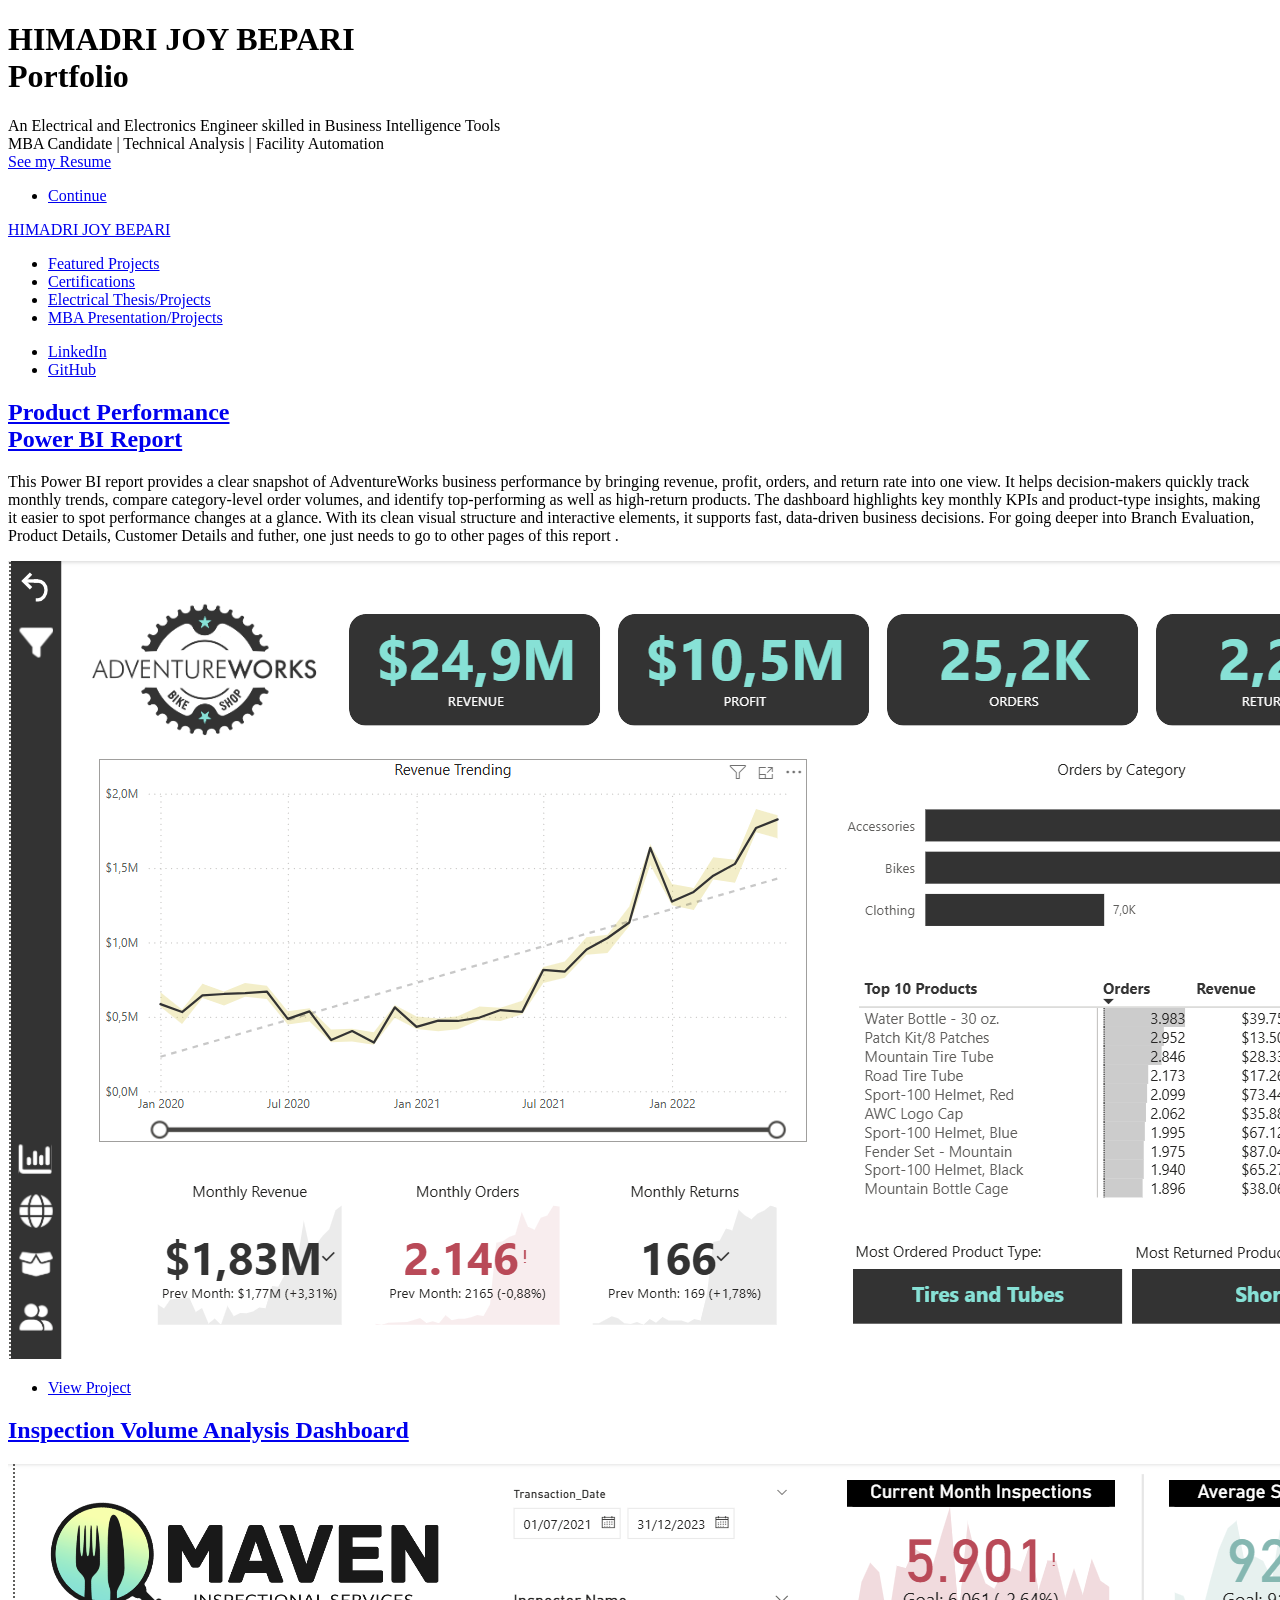
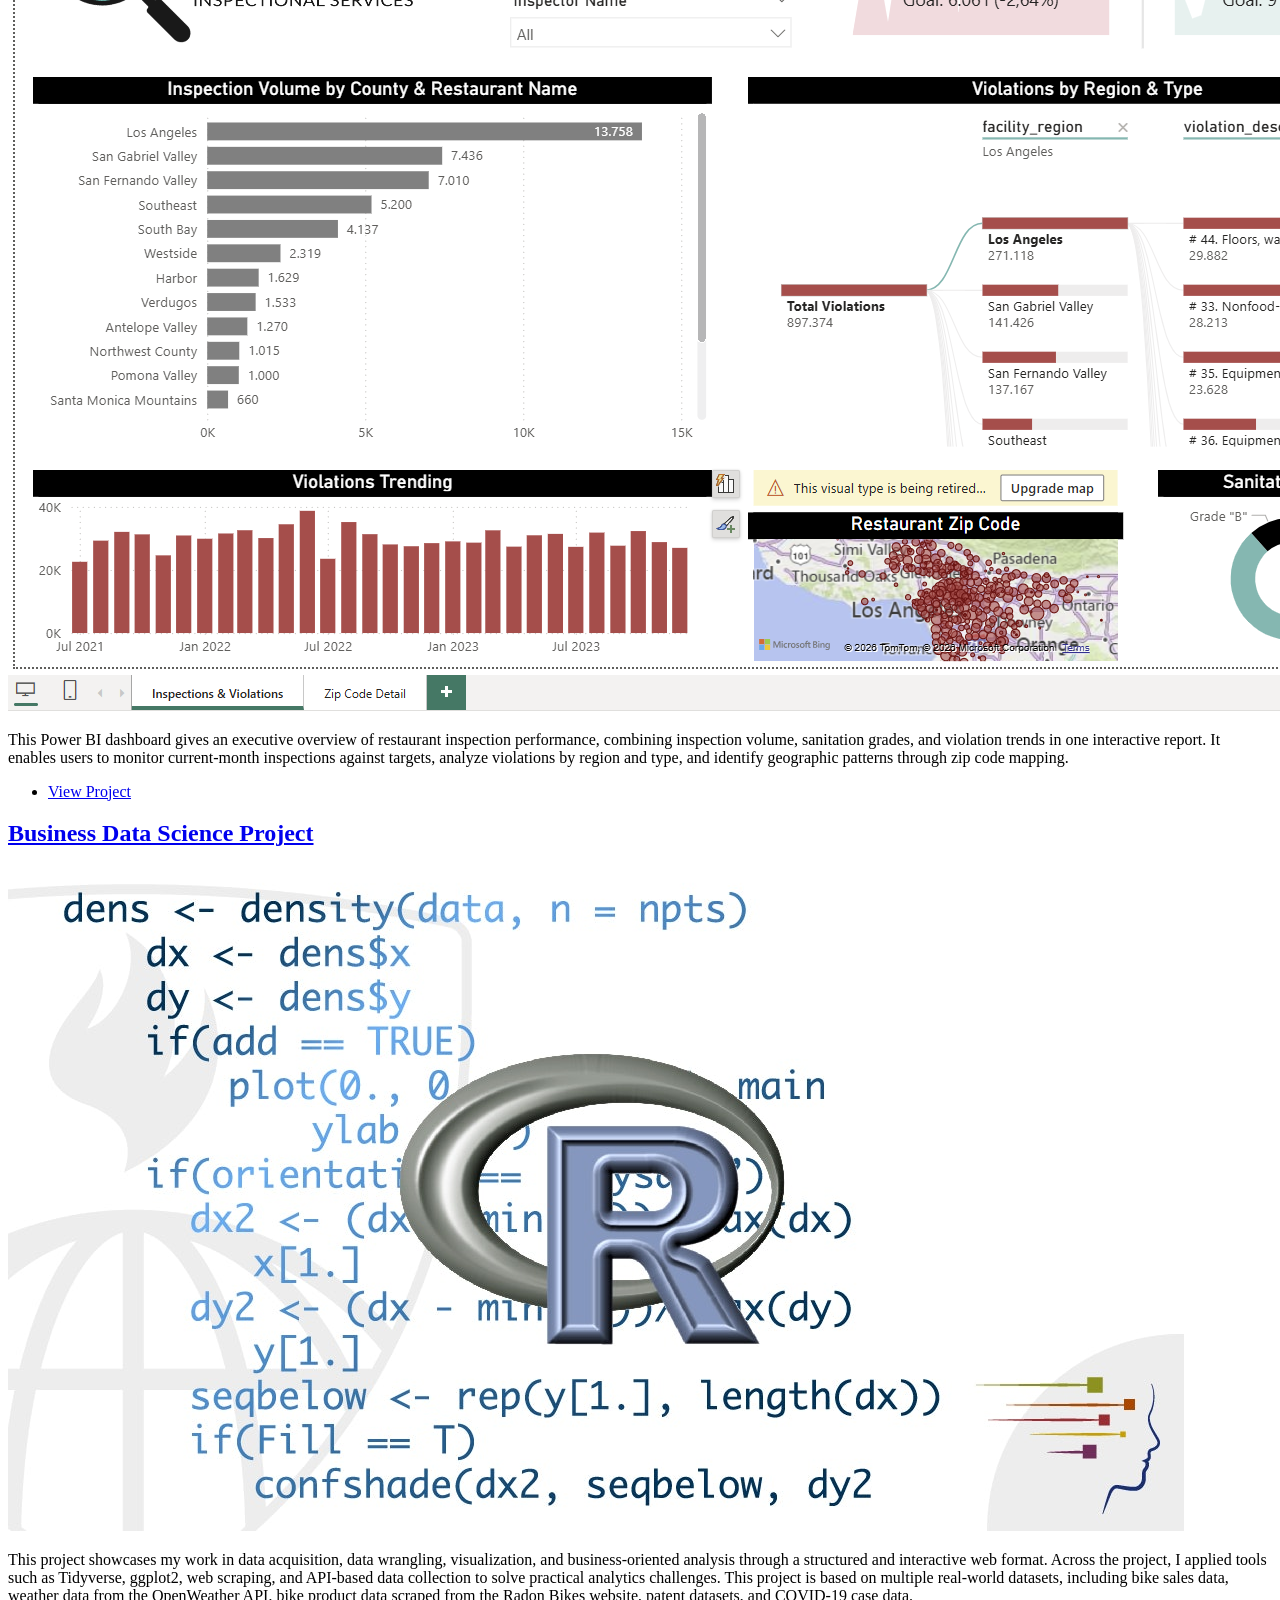
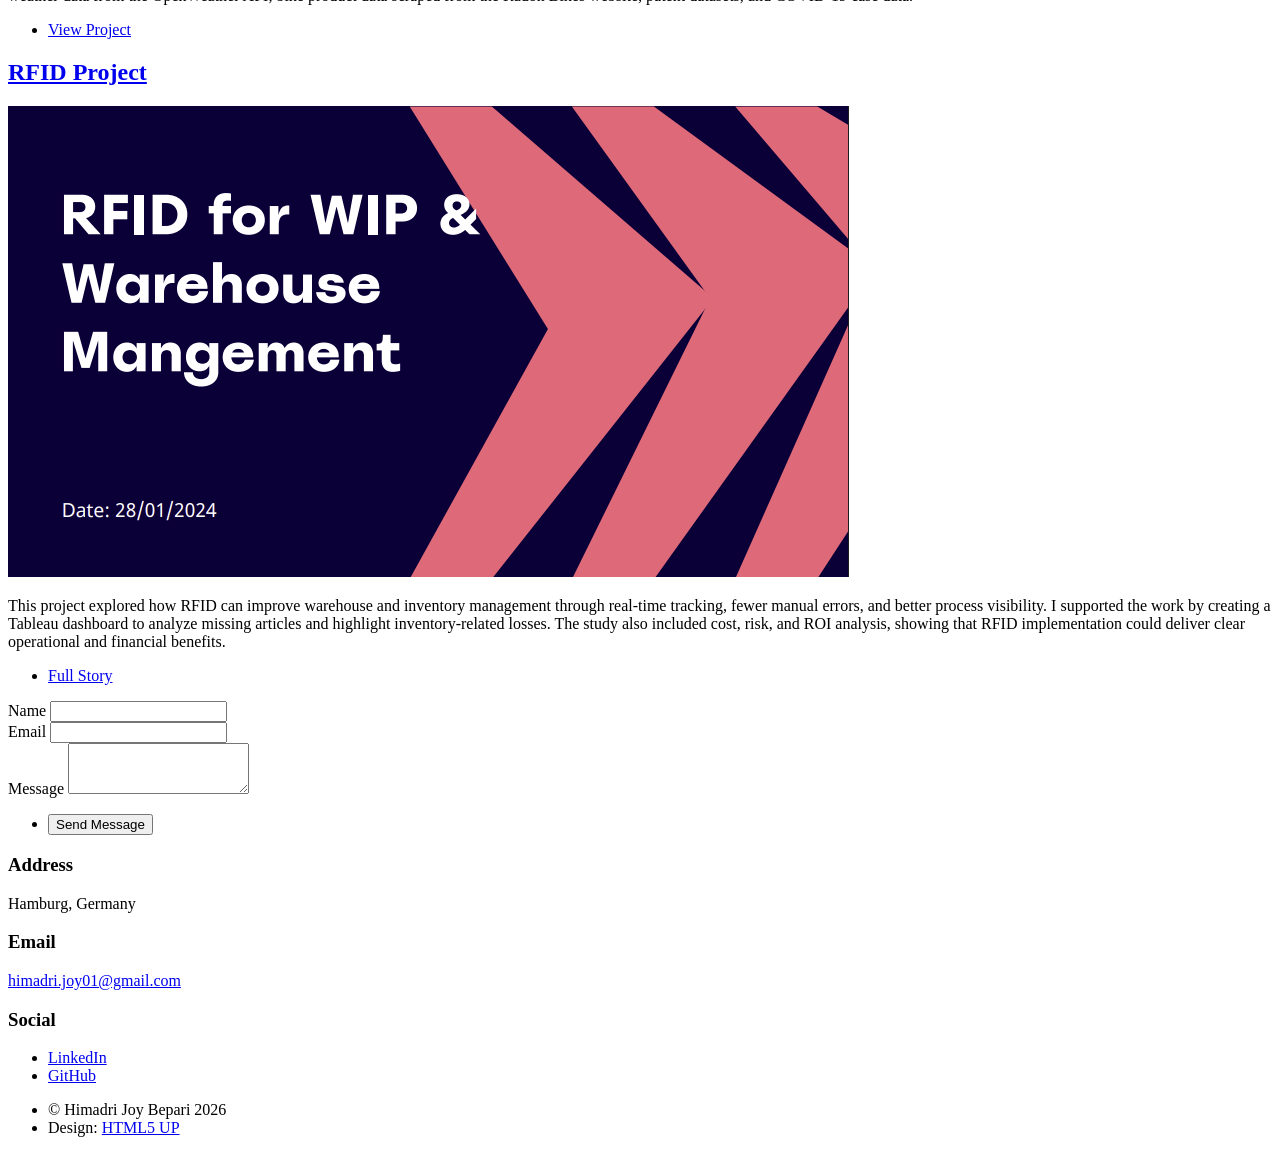
==== index.html @ 4f54fdf4 "Fix content bugs across all pages: dedupe, dead links, missing metadata Removes the unfinished place" ====
<!DOCTYPE HTML>
<!--
	Massively by HTML5 UP
	html5up.net | @ajlkn
	Free for personal and commercial use under the CCA 3.0 license (html5up.net/license)
-->
<html>
	<head>
		<title>himadri joy bepari portfolio</title>
		<meta charset="utf-8" />
		<meta name="viewport" content="width=device-width, initial-scale=1" />
		<meta name="description" content="Portfolio of Himadri Joy Bepari — Electrical and Electronics Engineer and MBA candidate. Featured Power BI, RFID, and business data science projects." />
		<link rel="stylesheet" href="assets/css/main.css" />
		<noscript><link rel="stylesheet" href="assets/css/noscript.css" /></noscript>
	</head>
	<body class="is-preload">

		<!-- Wrapper -->
			<div id="wrapper" class="fade-in">

				<!-- Intro -->
					<div id="intro">
						<h1>HIMADRI JOY BEPARI<br />
						Portfolio</h1>
						<p>An Electrical and Electronics Engineer skilled in Business Intelligence Tools <br /> 
							MBA Candidate | Technical Analysis | Facility Automation <br /> 
							<a href="https://docs.google.com/document/d/1SnctO_vtCNkJ4ajtXKp4DETkbW0xUJk-hB3_7qw1e3s/edit?usp=sharing">See my Resume</a><br />
						</p>
						<ul class="actions">
							<li><a href="#header" class="button icon solid solo fa-arrow-down scrolly">Continue</a></li>
						</ul>
					</div>

				<!-- Header -->
					<header id="header">
						<a href="index.html" class="logo">HIMADRI JOY BEPARI</a>
					</header>

				<!-- Nav -->
					<nav id="nav">
						<ul class="links">
							<li class="active"><a href="index.html">Featured Projects</a></li>
							<li><a href="generic.html">Certifications</a></li>
							<li><a href="electrical.html">Electrical Thesis/Projects</a></li>
							<li><a href="mba.html">MBA Presentation/Projects</a></li>
						</ul>
						<ul class="icons">
							<li><a href="https://www.linkedin.com/in/himadri-joy/" class="icon brands fa-linkedin-in"><span class="label">LinkedIn</span></a></li>
							<li><a href="https://github.com/HimJoy" class="icon brands fa-github"><span class="label">GitHub</span></a></li>
						</ul>
					</nav>

				<!-- Main -->
					<div id="main">

						<!-- Featured Post -->
							<article class="post featured">
								<header class="major">
									<h2><a href="https://github.com/HimJoy/PowerBI/blob/main/AdventureWorks%20PBIX%20Files/AdventureWorks%20Report_FINAL.pbix">Product Performance <br />
									Power BI Report</a></h2>
									<p>This Power BI report provides a clear snapshot of AdventureWorks business performance by bringing revenue, profit, orders, and return rate into one view. It helps decision-makers quickly track monthly trends, compare category-level order volumes, and identify top-performing as well as high-return products. 
										The dashboard highlights key monthly KPIs and product-type insights, making it easier to spot performance changes at a glance. With its clean visual structure and interactive elements, it supports fast, data-driven business decisions. 
										For going deeper into Branch Evaluation, Product Details, Customer Details and futher, one just needs to go to other pages of this report
									.</p>
								</header>
								<a href="https://github.com/HimJoy/PowerBI/blob/main/AdventureWorks%20PBIX%20Files/AdventureWorks%20Report_FINAL.pbix" class="image main"><img src="images/cycle.png" alt="Screenshot of AdventureWorks Power BI report showing product performance dashboard" /></a>
								<ul class="actions special">
									<li><a href="https://github.com/HimJoy/PowerBI/blob/main/AdventureWorks%20PBIX%20Files/AdventureWorks%20Report_FINAL.pbix" class="button large">View Project</a></li>
								</ul>
							</article>

						<!-- Posts -->
							<section class="posts">
								<article>
									<header>
										<h2><a href="https://github.com/HimJoy/PowerBI/tree/main/InspectionServices">Inspection Volume Analysis Dashboard<br />
										</a></h2>
									</header>
									<a href="https://github.com/HimJoy/PowerBI/tree/main/InspectionServices" class="image fit"><img src="images/maven.png" alt="Screenshot of restaurant inspection volume Power BI dashboard" /></a>
									<p>This Power BI dashboard gives an executive overview of restaurant inspection performance, combining inspection volume, sanitation grades, and violation trends in one interactive report. It enables users to monitor current-month inspections against targets, analyze violations by region and type, and identify geographic patterns through zip code mapping.</p>
									<ul class="actions special">
										<li><a href="https://github.com/HimJoy/PowerBI/tree/main/InspectionServices" class="button">View Project</a></li>
									</ul>
								</article>
								<article>
									<header>
										<h2><a href="https://github.com/TUHHStartupEngineers-Classroom/ss23-bdsb-HimJoy">Business Data Science Project<br />
										</a></h2>
									</header>
									<a href="https://github.com/TUHHStartupEngineers-Classroom/ss23-bdsb-HimJoy" class="image fit"><img src="images/Rprogramming.jpg" alt="Screenshot of business data science project analysis in R" /></a>
									<p>This project showcases my work in data acquisition, data wrangling, visualization, and business-oriented analysis through a structured and interactive web format. Across the project, I applied tools such as Tidyverse, ggplot2, web scraping, and API-based data collection to solve practical analytics challenges. This project is based on multiple real-world datasets, including bike sales data, weather data from the OpenWeather API, bike product data scraped from the Radon Bikes website, patent datasets, and COVID-19 case data.</p>
									<ul class="actions special">
										<li><a href="https://github.com/TUHHStartupEngineers-Classroom/ss23-bdsb-HimJoy" class="button">View Project</a></li>
									</ul>
								</article>
								<article>
									<header>
										
										<h2><a href="https://github.com/HimJoy/RFID_new/tree/main">RFID Project<br />
										</a></h2>
									</header>
									<a href="https://github.com/HimJoy/RFID_new/tree/main" class="image fit"><img src="images/rfid.png" alt="Tableau dashboard for RFID-based warehouse and inventory management" /></a>
									<p>This project explored how RFID can improve warehouse and inventory management through real-time tracking, fewer manual errors, and better process visibility. I supported the work by creating a Tableau dashboard to analyze missing articles and highlight inventory-related losses. The study also included cost, risk, and ROI analysis, showing that RFID implementation could deliver clear operational and financial benefits.</p>
									<ul class="actions special">
										<li><a href="https://github.com/HimJoy/RFID_new/tree/main" class="button">Full Story</a></li>
									</ul>
								</article>

							</section>

					</div>

				<!-- Footer -->
					<footer id="footer">
						<section>
							<form method="post" action="#">
								<div class="fields">
									<div class="field">
										<label for="name">Name</label>
										<input type="text" name="name" id="name" />
									</div>
									<div class="field">
										<label for="email">Email</label>
										<input type="text" name="email" id="email" />
									</div>
									<div class="field">
										<label for="message">Message</label>
										<textarea name="message" id="message" rows="3"></textarea>
									</div>
								</div>
								<ul class="actions">
									<li><input type="submit" value="Send Message" /></li>
								</ul>
							</form>
						</section>
						<section class="split contact">
							<section class="alt">
								<h3>Address</h3>
								<p>Hamburg, Germany<br />
								</p>
							</section>
							<section>
								<h3>Email</h3>
								<p><a href="mailto:himadri.joy01@gmail.com">himadri.joy01@gmail.com</a></p>
							</section>
							<section>
								<h3>Social</h3>
								<ul class="icons alt">
									<li><a href="https://www.linkedin.com/in/himadri-joy/" class="icon brands fa-linkedin-in"><span class="label">LinkedIn</span></a></li>
									<li><a href="https://github.com/HimJoy" class="icon brands fa-github"><span class="label">GitHub</span></a></li>
								</ul>
							</section>
						</section>
					</footer>

				<!-- Copyright -->
					<div id="copyright">
						<ul><li>&copy; Himadri Joy Bepari 2026</li><li>Design: <a href="https://html5up.net">HTML5 UP</a></li></ul>
					</div>

			</div>

		<!-- Scripts -->
			<script src="assets/js/jquery.min.js"></script>
			<script src="assets/js/jquery.scrollex.min.js"></script>
			<script src="assets/js/jquery.scrolly.min.js"></script>
			<script src="assets/js/browser.min.js"></script>
			<script src="assets/js/breakpoints.min.js"></script>
			<script src="assets/js/util.js"></script>
			<script src="assets/js/main.js"></script>

	</body>
</html>
---- assets/css/main.css ----
@import url(fontawesome-all.min.css);
@import url("https://fonts.googleapis.com/css?family=Merriweather:300,700,300italic,700italic|Source+Sans+Pro:900");

/*
	Massively by HTML5 UP
	html5up.net | @ajlkn
	Free for personal and commercial use under the CCA 3.0 license (html5up.net/license)
*/

html, body, div, span, applet, object,
iframe, h1, h2, h3, h4, h5, h6, p, blockquote,
pre, a, abbr, acronym, address, big, cite,
code, del, dfn, em, img, ins, kbd, q, s, samp,
small, strike, strong, sub, sup, tt, var, b,
u, i, center, dl, dt, dd, ol, ul, li, fieldset,
form, label, legend, table, caption, tbody,
tfoot, thead, tr, th, td, article, aside,
canvas, details, embed, figure, figcaption,
footer, header, hgroup, menu, nav, output, ruby,
section, summary, time, mark, audio, video {
	margin: 0;
	padding: 0;
	border: 0;
	font-size: 100%;
	font: inherit;
	vertical-align: baseline;}

article, aside, details, figcaption, figure,
footer, header, hgroup, menu, nav, section {
	display: block;}

body {
	line-height: 1;
}

ol, ul {
	list-style: none;
}

blockquote, q {
	quotes: none;
}

	blockquote:before, blockquote:after, q:before, q:after {
		content: '';
		content: none;
	}

table {
	border-collapse: collapse;
	border-spacing: 0;
}

body {
	-webkit-text-size-adjust: none;
}

mark {
	background-color: transparent;
	color: inherit;
}

input::-moz-focus-inner {
	border: 0;
	padding: 0;
}

input, select, textarea {
	-moz-appearance: none;
	-webkit-appearance: none;
	-ms-appearance: none;
	appearance: none;
}

/* Basic */

	@-ms-viewport {
		width: device-width;
	}

	body {
		-ms-overflow-style: scrollbar;
	}

	@media screen and (max-width: 480px) {

		html, body {
			min-width: 320px;
		}

	}

	html {
		box-sizing: border-box;
	}

	*, *:before, *:after {
		box-sizing: inherit;
	}

	body {
		background-color: #1e252d;
	}

		body.is-preload *, body.is-preload *:before, body.is-preload *:after {
			-moz-animation: none !important;
			-webkit-animation: none !important;
			-ms-animation: none !important;
			animation: none !important;
			-moz-transition: none !important;
			-webkit-transition: none !important;
			-ms-transition: none !important;
			transition: none !important;
		}

/* Type */

	html {
		font-size: 16pt;
	}

		@media screen and (max-width: 1680px) {

			html {
				font-size: 12pt;
			}

		}

		@media screen and (max-width: 1280px) {

			html {
				font-size: 11pt;
			}

		}

		@media screen and (max-width: 360px) {

			html {
				font-size: 10pt;
			}

		}

	body {
		color: #212931;
	}

	body, input, select, textarea {
		font-family: "Merriweather", Georgia, serif;
		font-weight: 300;
		font-size: 1rem;
		line-height: 2.375;
	}

	a {
		-moz-transition: color 0.2s ease-in-out, background-color 0.2s ease-in-out, border-color 0.2s ease-in-out, box-shadow 0.2s ease-in-out;
		-webkit-transition: color 0.2s ease-in-out, background-color 0.2s ease-in-out, border-color 0.2s ease-in-out, box-shadow 0.2s ease-in-out;
		-ms-transition: color 0.2s ease-in-out, background-color 0.2s ease-in-out, border-color 0.2s ease-in-out, box-shadow 0.2s ease-in-out;
		transition: color 0.2s ease-in-out, background-color 0.2s ease-in-out, border-color 0.2s ease-in-out, box-shadow 0.2s ease-in-out;
		border-bottom: dotted 1px;
		text-decoration: none;
	}

		a:hover {
			border-bottom-color: transparent;
		}

	strong, b {
		font-weight: 600;
	}

	em, i {
		font-style: italic;
	}

	p {
		text-align: justify;
		margin: 0 0 2rem 0;
	}

	h1, h2, h3, h4, h5, h6 {
		font-family: "Source Sans Pro", Helvetica, sans-serif;
		font-weight: 900;
		line-height: 1.5;
		letter-spacing: 0.075em;
		text-transform: uppercase;
		margin: 0 0 1rem 0;
	}

		h1 a, h2 a, h3 a, h4 a, h5 a, h6 a {
			border-bottom: 0;
			color: inherit;
			text-decoration: none;
		}

	h1 {
		font-size: 4rem;
		line-height: 1.1;
		margin: 0 0 2rem 0;
	}

	h2 {
		font-size: 1.75rem;
		line-height: 1.3;
		margin: 0 0 1.5rem 0;
	}

	h3 {
		font-size: 1.25rem;
		margin: 0 0 1.5rem 0;
	}

	h4 {
		font-size: 1rem;
	}

	h5 {
		font-size: 0.9rem;
	}

	h6 {
		font-size: 0.8rem;
	}

	sub {
		font-size: 0.8rem;
		position: relative;
		top: 0.5rem;
	}

	sup {
		font-size: 0.8rem;
		position: relative;
		top: -0.5rem;
	}

	blockquote {
		border-left: solid 4px;
		font-style: italic;
		margin: 0 0 2rem 0;
		padding: 0.5rem 0 0.5rem 2rem;
	}

	code {
		border: solid 2px;
		font-family: "Courier New", monospace;
		font-size: 0.9rem;
		margin: 0 0.25rem;
		padding: 0.25rem 0.65rem;
	}

	pre {
		-webkit-overflow-scrolling: touch;
		font-family: "Courier New", monospace;
		font-size: 0.9rem;
		margin: 0 0 2rem 0;
	}

		pre code {
			display: block;
			line-height: 1.75;
			padding: 1rem 1.5rem;
			overflow-x: auto;
		}

	hr {
		border: 0;
		border-bottom: solid 2px;
		margin: 3rem 0;
	}

		hr.major {
			margin: 5rem 0;
		}

	.align-left {
		text-align: left;
	}

	.align-center {
		text-align: center;
	}

	.align-right {
		text-align: right;
	}

	input, select, textarea {
		color: #212931;
	}

	a {
		color: #212931;
		border-bottom-color: rgba(33, 41, 49, 0.5);
	}

		a:hover {
			border-bottom-color: transparent;
			color: #18bfef !important;
		}

	strong, b {
		color: #212931;
	}

	h1, h2, h3, h4, h5, h6 {
		color: #212931;
	}

	blockquote {
		border-left-color: #eeeeee;
	}

	code {
		background: rgba(220, 220, 220, 0.25);
		border-color: #eeeeee;
	}

	hr {
		border-bottom-color: #eeeeee;
	}

/* Row */

	.row {
		display: flex;
		flex-wrap: wrap;
		box-sizing: border-box;
		align-items: stretch;
	}

		.row > * {
			box-sizing: border-box;
		}

		.row.gtr-uniform > * > :last-child {
			margin-bottom: 0;
		}

		.row.aln-left {
			justify-content: flex-start;
		}

		.row.aln-center {
			justify-content: center;
		}

		.row.aln-right {
			justify-content: flex-end;
		}

		.row.aln-top {
			align-items: flex-start;
		}

		.row.aln-middle {
			align-items: center;
		}

		.row.aln-bottom {
			align-items: flex-end;
		}

		.row > .imp {
			order: -1;
		}

		.row > .col-1 {
			width: 8.33333%;
		}

		.row > .off-1 {
			margin-left: 8.33333%;
		}

		.row > .col-2 {
			width: 16.66667%;
		}

		.row > .off-2 {
			margin-left: 16.66667%;
		}

		.row > .col-3 {
			width: 25%;
		}

		.row > .off-3 {
			margin-left: 25%;
		}

		.row > .col-4 {
			width: 33.33333%;
		}

		.row > .off-4 {
			margin-left: 33.33333%;
		}

		.row > .col-5 {
			width: 41.66667%;
		}

		.row > .off-5 {
			margin-left: 41.66667%;
		}

		.row > .col-6 {
			width: 50%;
		}

		.row > .off-6 {
			margin-left: 50%;
		}

		.row > .col-7 {
			width: 58.33333%;
		}

		.row > .off-7 {
			margin-left: 58.33333%;
		}

		.row > .col-8 {
			width: 66.66667%;
		}

		.row > .off-8 {
			margin-left: 66.66667%;
		}

		.row > .col-9 {
			width: 75%;
		}

		.row > .off-9 {
			margin-left: 75%;
		}

		.row > .col-10 {
			width: 83.33333%;
		}

		.row > .off-10 {
			margin-left: 83.33333%;
		}

		.row > .col-11 {
			width: 91.66667%;
		}

		.row > .off-11 {
			margin-left: 91.66667%;
		}

		.row > .col-12 {
			width: 100%;
		}

		.row > .off-12 {
			margin-left: 100%;
		}

		.row.gtr-0 {
			margin-top: 0;
			margin-left: 0rem;
		}

			.row.gtr-0 > * {
				padding: 0 0 0 0rem;
			}

			.row.gtr-0.gtr-uniform {
				margin-top: 0rem;
			}

				.row.gtr-0.gtr-uniform > * {
					padding-top: 0rem;
				}

		.row.gtr-25 {
			margin-top: 0;
			margin-left: -0.375rem;
		}

			.row.gtr-25 > * {
				padding: 0 0 0 0.375rem;
			}

			.row.gtr-25.gtr-uniform {
				margin-top: -0.375rem;
			}

				.row.gtr-25.gtr-uniform > * {
					padding-top: 0.375rem;
				}

		.row.gtr-50 {
			margin-top: 0;
			margin-left: -0.75rem;
		}

			.row.gtr-50 > * {
				padding: 0 0 0 0.75rem;
			}

			.row.gtr-50.gtr-uniform {
				margin-top: -0.75rem;
			}

				.row.gtr-50.gtr-uniform > * {
					padding-top: 0.75rem;
				}

		.row {
			margin-top: 0;
			margin-left: -1.5rem;
		}

			.row > * {
				padding: 0 0 0 1.5rem;
			}

			.row.gtr-uniform {
				margin-top: -1.5rem;
			}

				.row.gtr-uniform > * {
					padding-top: 1.5rem;
				}

		.row.gtr-150 {
			margin-top: 0;
			margin-left: -2.25rem;
		}

			.row.gtr-150 > * {
				padding: 0 0 0 2.25rem;
			}

			.row.gtr-150.gtr-uniform {
				margin-top: -2.25rem;
			}

				.row.gtr-150.gtr-uniform > * {
					padding-top: 2.25rem;
				}

		.row.gtr-200 {
			margin-top: 0;
			margin-left: -3rem;
		}

			.row.gtr-200 > * {
				padding: 0 0 0 3rem;
			}

			.row.gtr-200.gtr-uniform {
				margin-top: -3rem;
			}

				.row.gtr-200.gtr-uniform > * {
					padding-top: 3rem;
				}

		@media screen and (max-width: 1680px) {

			.row {
				display: flex;
				flex-wrap: wrap;
				box-sizing: border-box;
				align-items: stretch;
			}

				.row > * {
					box-sizing: border-box;
				}

				.row.gtr-uniform > * > :last-child {
					margin-bottom: 0;
				}

				.row.aln-left {
					justify-content: flex-start;
				}

				.row.aln-center {
					justify-content: center;
				}

				.row.aln-right {
					justify-content: flex-end;
				}

				.row.aln-top {
					align-items: flex-start;
				}

				.row.aln-middle {
					align-items: center;
				}

				.row.aln-bottom {
					align-items: flex-end;
				}

				.row > .imp-xlarge {
					order: -1;
				}

				.row > .col-1-xlarge {
					width: 8.33333%;
				}

				.row > .off-1-xlarge {
					margin-left: 8.33333%;
				}

				.row > .col-2-xlarge {
					width: 16.66667%;
				}

				.row > .off-2-xlarge {
					margin-left: 16.66667%;
				}

				.row > .col-3-xlarge {
					width: 25%;
				}

				.row > .off-3-xlarge {
					margin-left: 25%;
				}

				.row > .col-4-xlarge {
					width: 33.33333%;
				}

				.row > .off-4-xlarge {
					margin-left: 33.33333%;
				}

				.row > .col-5-xlarge {
					width: 41.66667%;
				}

				.row > .off-5-xlarge {
					margin-left: 41.66667%;
				}

				.row > .col-6-xlarge {
					width: 50%;
				}

				.row > .off-6-xlarge {
					margin-left: 50%;
				}

				.row > .col-7-xlarge {
					width: 58.33333%;
				}

				.row > .off-7-xlarge {
					margin-left: 58.33333%;
				}

				.row > .col-8-xlarge {
					width: 66.66667%;
				}

				.row > .off-8-xlarge {
					margin-left: 66.66667%;
				}

				.row > .col-9-xlarge {
					width: 75%;
				}

				.row > .off-9-xlarge {
					margin-left: 75%;
				}

				.row > .col-10-xlarge {
					width: 83.33333%;
				}

				.row > .off-10-xlarge {
					margin-left: 83.33333%;
				}

				.row > .col-11-xlarge {
					width: 91.66667%;
				}

				.row > .off-11-xlarge {
					margin-left: 91.66667%;
				}

				.row > .col-12-xlarge {
					width: 100%;
				}

				.row > .off-12-xlarge {
					margin-left: 100%;
				}

				.row.gtr-0 {
					margin-top: 0;
					margin-left: 0rem;
				}

					.row.gtr-0 > * {
						padding: 0 0 0 0rem;
					}

					.row.gtr-0.gtr-uniform {
						margin-top: 0rem;
					}

						.row.gtr-0.gtr-uniform > * {
							padding-top: 0rem;
						}

				.row.gtr-25 {
					margin-top: 0;
					margin-left: -0.375rem;
				}

					.row.gtr-25 > * {
						padding: 0 0 0 0.375rem;
					}

					.row.gtr-25.gtr-uniform {
						margin-top: -0.375rem;
					}

						.row.gtr-25.gtr-uniform > * {
							padding-top: 0.375rem;
						}

				.row.gtr-50 {
					margin-top: 0;
					margin-left: -0.75rem;
				}

					.row.gtr-50 > * {
						padding: 0 0 0 0.75rem;
					}

					.row.gtr-50.gtr-uniform {
						margin-top: -0.75rem;
					}

						.row.gtr-50.gtr-uniform > * {
							padding-top: 0.75rem;
						}

				.row {
					margin-top: 0;
					margin-left: -1.5rem;
				}

					.row > * {
						padding: 0 0 0 1.5rem;
					}

					.row.gtr-uniform {
						margin-top: -1.5rem;
					}

						.row.gtr-uniform > * {
							padding-top: 1.5rem;
						}

				.row.gtr-150 {
					margin-top: 0;
					margin-left: -2.25rem;
				}

					.row.gtr-150 > * {
						padding: 0 0 0 2.25rem;
					}

					.row.gtr-150.gtr-uniform {
						margin-top: -2.25rem;
					}

						.row.gtr-150.gtr-uniform > * {
							padding-top: 2.25rem;
						}

				.row.gtr-200 {
					margin-top: 0;
					margin-left: -3rem;
				}

					.row.gtr-200 > * {
						padding: 0 0 0 3rem;
					}

					.row.gtr-200.gtr-uniform {
						margin-top: -3rem;
					}

						.row.gtr-200.gtr-uniform > * {
							padding-top: 3rem;
						}

		}

		@media screen and (max-width: 1280px) {

			.row {
				display: flex;
				flex-wrap: wrap;
				box-sizing: border-box;
				align-items: stretch;
			}

				.row > * {
					box-sizing: border-box;
				}

				.row.gtr-uniform > * > :last-child {
					margin-bottom: 0;
				}

				.row.aln-left {
					justify-content: flex-start;
				}

				.row.aln-center {
					justify-content: center;
				}

				.row.aln-right {
					justify-content: flex-end;
				}

				.row.aln-top {
					align-items: flex-start;
				}

				.row.aln-middle {
					align-items: center;
				}

				.row.aln-bottom {
					align-items: flex-end;
				}

				.row > .imp-large {
					order: -1;
				}

				.row > .col-1-large {
					width: 8.33333%;
				}

				.row > .off-1-large {
					margin-left: 8.33333%;
				}

				.row > .col-2-large {
					width: 16.66667%;
				}

				.row > .off-2-large {
					margin-left: 16.66667%;
				}

				.row > .col-3-large {
					width: 25%;
				}

				.row > .off-3-large {
					margin-left: 25%;
				}

				.row > .col-4-large {
					width: 33.33333%;
				}

				.row > .off-4-large {
					margin-left: 33.33333%;
				}

				.row > .col-5-large {
					width: 41.66667%;
				}

				.row > .off-5-large {
					margin-left: 41.66667%;
				}

				.row > .col-6-large {
					width: 50%;
				}

				.row > .off-6-large {
					margin-left: 50%;
				}

				.row > .col-7-large {
					width: 58.33333%;
				}

				.row > .off-7-large {
					margin-left: 58.33333%;
				}

				.row > .col-8-large {
					width: 66.66667%;
				}

				.row > .off-8-large {
					margin-left: 66.66667%;
				}

				.row > .col-9-large {
					width: 75%;
				}

				.row > .off-9-large {
					margin-left: 75%;
				}

				.row > .col-10-large {
					width: 83.33333%;
				}

				.row > .off-10-large {
					margin-left: 83.33333%;
				}

				.row > .col-11-large {
					width: 91.66667%;
				}

				.row > .off-11-large {
					margin-left: 91.66667%;
				}

				.row > .col-12-large {
					width: 100%;
				}

				.row > .off-12-large {
					margin-left: 100%;
				}

				.row.gtr-0 {
					margin-top: 0;
					margin-left: 0rem;
				}

					.row.gtr-0 > * {
						padding: 0 0 0 0rem;
					}

					.row.gtr-0.gtr-uniform {
						margin-top: 0rem;
					}

						.row.gtr-0.gtr-uniform > * {
							padding-top: 0rem;
						}

				.row.gtr-25 {
					margin-top: 0;
					margin-left: -0.375rem;
				}

					.row.gtr-25 > * {
						padding: 0 0 0 0.375rem;
					}

					.row.gtr-25.gtr-uniform {
						margin-top: -0.375rem;
					}

						.row.gtr-25.gtr-uniform > * {
							padding-top: 0.375rem;
						}

				.row.gtr-50 {
					margin-top: 0;
					margin-left: -0.75rem;
				}

					.row.gtr-50 > * {
						padding: 0 0 0 0.75rem;
					}

					.row.gtr-50.gtr-uniform {
						margin-top: -0.75rem;
					}

						.row.gtr-50.gtr-uniform > * {
							padding-top: 0.75rem;
						}

				.row {
					margin-top: 0;
					margin-left: -1.5rem;
				}

					.row > * {
						padding: 0 0 0 1.5rem;
					}

					.row.gtr-uniform {
						margin-top: -1.5rem;
					}

						.row.gtr-uniform > * {
							padding-top: 1.5rem;
						}

				.row.gtr-150 {
					margin-top: 0;
					margin-left: -2.25rem;
				}

					.row.gtr-150 > * {
						padding: 0 0 0 2.25rem;
					}

					.row.gtr-150.gtr-uniform {
						margin-top: -2.25rem;
					}

						.row.gtr-150.gtr-uniform > * {
							padding-top: 2.25rem;
						}

				.row.gtr-200 {
					margin-top: 0;
					margin-left: -3rem;
				}

					.row.gtr-200 > * {
						padding: 0 0 0 3rem;
					}

					.row.gtr-200.gtr-uniform {
						margin-top: -3rem;
					}

						.row.gtr-200.gtr-uniform > * {
							padding-top: 3rem;
						}

		}

		@media screen and (max-width: 980px) {

			.row {
				display: flex;
				flex-wrap: wrap;
				box-sizing: border-box;
				align-items: stretch;
			}

				.row > * {
					box-sizing: border-box;
				}

				.row.gtr-uniform > * > :last-child {
					margin-bottom: 0;
				}

				.row.aln-left {
					justify-content: flex-start;
				}

				.row.aln-center {
					justify-content: center;
				}

				.row.aln-right {
					justify-content: flex-end;
				}

				.row.aln-top {
					align-items: flex-start;
				}

				.row.aln-middle {
					align-items: center;
				}

				.row.aln-bottom {
					align-items: flex-end;
				}

				.row > .imp-medium {
					order: -1;
				}

				.row > .col-1-medium {
					width: 8.33333%;
				}

				.row > .off-1-medium {
					margin-left: 8.33333%;
				}

				.row > .col-2-medium {
					width: 16.66667%;
				}

				.row > .off-2-medium {
					margin-left: 16.66667%;
				}

				.row > .col-3-medium {
					width: 25%;
				}

				.row > .off-3-medium {
					margin-left: 25%;
				}

				.row > .col-4-medium {
					width: 33.33333%;
				}

				.row > .off-4-medium {
					margin-left: 33.33333%;
				}

				.row > .col-5-medium {
					width: 41.66667%;
				}

				.row > .off-5-medium {
					margin-left: 41.66667%;
				}

				.row > .col-6-medium {
					width: 50%;
				}

				.row > .off-6-medium {
					margin-left: 50%;
				}

				.row > .col-7-medium {
					width: 58.33333%;
				}

				.row > .off-7-medium {
					margin-left: 58.33333%;
				}

				.row > .col-8-medium {
					width: 66.66667%;
				}

				.row > .off-8-medium {
					margin-left: 66.66667%;
				}

				.row > .col-9-medium {
					width: 75%;
				}

				.row > .off-9-medium {
					margin-left: 75%;
				}

				.row > .col-10-medium {
					width: 83.33333%;
				}

				.row > .off-10-medium {
					margin-left: 83.33333%;
				}

				.row > .col-11-medium {
					width: 91.66667%;
				}

				.row > .off-11-medium {
					margin-left: 91.66667%;
				}

				.row > .col-12-medium {
					width: 100%;
				}

				.row > .off-12-medium {
					margin-left: 100%;
				}

				.row.gtr-0 {
					margin-top: 0;
					margin-left: 0rem;
				}

					.row.gtr-0 > * {
						padding: 0 0 0 0rem;
					}

					.row.gtr-0.gtr-uniform {
						margin-top: 0rem;
					}

						.row.gtr-0.gtr-uniform > * {
							padding-top: 0rem;
						}

				.row.gtr-25 {
					margin-top: 0;
					margin-left: -0.375rem;
				}

					.row.gtr-25 > * {
						padding: 0 0 0 0.375rem;
					}

					.row.gtr-25.gtr-uniform {
						margin-top: -0.375rem;
					}

						.row.gtr-25.gtr-uniform > * {
							padding-top: 0.375rem;
						}

				.row.gtr-50 {
					margin-top: 0;
					margin-left: -0.75rem;
				}

					.row.gtr-50 > * {
						padding: 0 0 0 0.75rem;
					}

					.row.gtr-50.gtr-uniform {
						margin-top: -0.75rem;
					}

						.row.gtr-50.gtr-uniform > * {
							padding-top: 0.75rem;
						}

				.row {
					margin-top: 0;
					margin-left: -1.5rem;
				}

					.row > * {
						padding: 0 0 0 1.5rem;
					}

					.row.gtr-uniform {
						margin-top: -1.5rem;
					}

						.row.gtr-uniform > * {
							padding-top: 1.5rem;
						}

				.row.gtr-150 {
					margin-top: 0;
					margin-left: -2.25rem;
				}

					.row.gtr-150 > * {
						padding: 0 0 0 2.25rem;
					}

					.row.gtr-150.gtr-uniform {
						margin-top: -2.25rem;
					}

						.row.gtr-150.gtr-uniform > * {
							padding-top: 2.25rem;
						}

				.row.gtr-200 {
					margin-top: 0;
					margin-left: -3rem;
				}

					.row.gtr-200 > * {
						padding: 0 0 0 3rem;
					}

					.row.gtr-200.gtr-uniform {
						margin-top: -3rem;
					}

						.row.gtr-200.gtr-uniform > * {
							padding-top: 3rem;
						}

		}

		@media screen and (max-width: 736px) {

			.row {
				display: flex;
				flex-wrap: wrap;
				box-sizing: border-box;
				align-items: stretch;
			}

				.row > * {
					box-sizing: border-box;
				}

				.row.gtr-uniform > * > :last-child {
					margin-bottom: 0;
				}

				.row.aln-left {
					justify-content: flex-start;
				}

				.row.aln-center {
					justify-content: center;
				}

				.row.aln-right {
					justify-content: flex-end;
				}

				.row.aln-top {
					align-items: flex-start;
				}

				.row.aln-middle {
					align-items: center;
				}

				.row.aln-bottom {
					align-items: flex-end;
				}

				.row > .imp-small {
					order: -1;
				}

				.row > .col-1-small {
					width: 8.33333%;
				}

				.row > .off-1-small {
					margin-left: 8.33333%;
				}

				.row > .col-2-small {
					width: 16.66667%;
				}

				.row > .off-2-small {
					margin-left: 16.66667%;
				}

				.row > .col-3-small {
					width: 25%;
				}

				.row > .off-3-small {
					margin-left: 25%;
				}

				.row > .col-4-small {
					width: 33.33333%;
				}

				.row > .off-4-small {
					margin-left: 33.33333%;
				}

				.row > .col-5-small {
					width: 41.66667%;
				}

				.row > .off-5-small {
					margin-left: 41.66667%;
				}

				.row > .col-6-small {
					width: 50%;
				}

				.row > .off-6-small {
					margin-left: 50%;
				}

				.row > .col-7-small {
					width: 58.33333%;
				}

				.row > .off-7-small {
					margin-left: 58.33333%;
				}

				.row > .col-8-small {
					width: 66.66667%;
				}

				.row > .off-8-small {
					margin-left: 66.66667%;
				}

				.row > .col-9-small {
					width: 75%;
				}

				.row > .off-9-small {
					margin-left: 75%;
				}

				.row > .col-10-small {
					width: 83.33333%;
				}

				.row > .off-10-small {
					margin-left: 83.33333%;
				}

				.row > .col-11-small {
					width: 91.66667%;
				}

				.row > .off-11-small {
					margin-left: 91.66667%;
				}

				.row > .col-12-small {
					width: 100%;
				}

				.row > .off-12-small {
					margin-left: 100%;
				}

				.row.gtr-0 {
					margin-top: 0;
					margin-left: 0rem;
				}

					.row.gtr-0 > * {
						padding: 0 0 0 0rem;
					}

					.row.gtr-0.gtr-uniform {
						margin-top: 0rem;
					}

						.row.gtr-0.gtr-uniform > * {
							padding-top: 0rem;
						}

				.row.gtr-25 {
					margin-top: 0;
					margin-left: -0.375rem;
				}

					.row.gtr-25 > * {
						padding: 0 0 0 0.375rem;
					}

					.row.gtr-25.gtr-uniform {
						margin-top: -0.375rem;
					}

						.row.gtr-25.gtr-uniform > * {
							padding-top: 0.375rem;
						}

				.row.gtr-50 {
					margin-top: 0;
					margin-left: -0.75rem;
				}

					.row.gtr-50 > * {
						padding: 0 0 0 0.75rem;
					}

					.row.gtr-50.gtr-uniform {
						margin-top: -0.75rem;
					}

						.row.gtr-50.gtr-uniform > * {
							padding-top: 0.75rem;
						}

				.row {
					margin-top: 0;
					margin-left: -1.5rem;
				}

					.row > * {
						padding: 0 0 0 1.5rem;
					}

					.row.gtr-uniform {
						margin-top: -1.5rem;
					}

						.row.gtr-uniform > * {
							padding-top: 1.5rem;
						}

				.row.gtr-150 {
					margin-top: 0;
					margin-left: -2.25rem;
				}

					.row.gtr-150 > * {
						padding: 0 0 0 2.25rem;
					}

					.row.gtr-150.gtr-uniform {
						margin-top: -2.25rem;
					}

						.row.gtr-150.gtr-uniform > * {
							padding-top: 2.25rem;
						}

				.row.gtr-200 {
					margin-top: 0;
					margin-left: -3rem;
				}

					.row.gtr-200 > * {
						padding: 0 0 0 3rem;
					}

					.row.gtr-200.gtr-uniform {
						margin-top: -3rem;
					}

						.row.gtr-200.gtr-uniform > * {
							padding-top: 3rem;
						}

		}

		@media screen and (max-width: 480px) {

			.row {
				display: flex;
				flex-wrap: wrap;
				box-sizing: border-box;
				align-items: stretch;
			}

				.row > * {
					box-sizing: border-box;
				}

				.row.gtr-uniform > * > :last-child {
					margin-bottom: 0;
				}

				.row.aln-left {
					justify-content: flex-start;
				}

				.row.aln-center {
					justify-content: center;
				}

				.row.aln-right {
					justify-content: flex-end;
				}

				.row.aln-top {
					align-items: flex-start;
				}

				.row.aln-middle {
					align-items: center;
				}

				.row.aln-bottom {
					align-items: flex-end;
				}

				.row > .imp-xsmall {
					order: -1;
				}

				.row > .col-1-xsmall {
					width: 8.33333%;
				}

				.row > .off-1-xsmall {
					margin-left: 8.33333%;
				}

				.row > .col-2-xsmall {
					width: 16.66667%;
				}

				.row > .off-2-xsmall {
					margin-left: 16.66667%;
				}

				.row > .col-3-xsmall {
					width: 25%;
				}

				.row > .off-3-xsmall {
					margin-left: 25%;
				}

				.row > .col-4-xsmall {
					width: 33.33333%;
				}

				.row > .off-4-xsmall {
					margin-left: 33.33333%;
				}

				.row > .col-5-xsmall {
					width: 41.66667%;
				}

				.row > .off-5-xsmall {
					margin-left: 41.66667%;
				}

				.row > .col-6-xsmall {
					width: 50%;
				}

				.row > .off-6-xsmall {
					margin-left: 50%;
				}

				.row > .col-7-xsmall {
					width: 58.33333%;
				}

				.row > .off-7-xsmall {
					margin-left: 58.33333%;
				}

				.row > .col-8-xsmall {
					width: 66.66667%;
				}

				.row > .off-8-xsmall {
					margin-left: 66.66667%;
				}

				.row > .col-9-xsmall {
					width: 75%;
				}

				.row > .off-9-xsmall {
					margin-left: 75%;
				}

				.row > .col-10-xsmall {
					width: 83.33333%;
				}

				.row > .off-10-xsmall {
					margin-left: 83.33333%;
				}

				.row > .col-11-xsmall {
					width: 91.66667%;
				}

				.row > .off-11-xsmall {
					margin-left: 91.66667%;
				}

				.row > .col-12-xsmall {
					width: 100%;
				}

				.row > .off-12-xsmall {
					margin-left: 100%;
				}

				.row.gtr-0 {
					margin-top: 0;
					margin-left: 0rem;
				}

					.row.gtr-0 > * {
						padding: 0 0 0 0rem;
					}

					.row.gtr-0.gtr-uniform {
						margin-top: 0rem;
					}

						.row.gtr-0.gtr-uniform > * {
							padding-top: 0rem;
						}

				.row.gtr-25 {
					margin-top: 0;
					margin-left: -0.375rem;
				}

					.row.gtr-25 > * {
						padding: 0 0 0 0.375rem;
					}

					.row.gtr-25.gtr-uniform {
						margin-top: -0.375rem;
					}

						.row.gtr-25.gtr-uniform > * {
							padding-top: 0.375rem;
						}

				.row.gtr-50 {
					margin-top: 0;
					margin-left: -0.75rem;
				}

					.row.gtr-50 > * {
						padding: 0 0 0 0.75rem;
					}

					.row.gtr-50.gtr-uniform {
						margin-top: -0.75rem;
					}

						.row.gtr-50.gtr-uniform > * {
							padding-top: 0.75rem;
						}

				.row {
					margin-top: 0;
					margin-left: -1.5rem;
				}

					.row > * {
						padding: 0 0 0 1.5rem;
					}

					.row.gtr-uniform {
						margin-top: -1.5rem;
					}

						.row.gtr-uniform > * {
							padding-top: 1.5rem;
						}

				.row.gtr-150 {
					margin-top: 0;
					margin-left: -2.25rem;
				}

					.row.gtr-150 > * {
						padding: 0 0 0 2.25rem;
					}

					.row.gtr-150.gtr-uniform {
						margin-top: -2.25rem;
					}

						.row.gtr-150.gtr-uniform > * {
							padding-top: 2.25rem;
						}

				.row.gtr-200 {
					margin-top: 0;
					margin-left: -3rem;
				}

					.row.gtr-200 > * {
						padding: 0 0 0 3rem;
					}

					.row.gtr-200.gtr-uniform {
						margin-top: -3rem;
					}

						.row.gtr-200.gtr-uniform > * {
							padding-top: 3rem;
						}

		}

		@media screen and (max-width: 360px) {

			.row {
				display: flex;
				flex-wrap: wrap;
				box-sizing: border-box;
				align-items: stretch;
			}

				.row > * {
					box-sizing: border-box;
				}

				.row.gtr-uniform > * > :last-child {
					margin-bottom: 0;
				}

				.row.aln-left {
					justify-content: flex-start;
				}

				.row.aln-center {
					justify-content: center;
				}

				.row.aln-right {
					justify-content: flex-end;
				}

				.row.aln-top {
					align-items: flex-start;
				}

				.row.aln-middle {
					align-items: center;
				}

				.row.aln-bottom {
					align-items: flex-end;
				}

				.row > .imp-xxsmall {
					order: -1;
				}

				.row > .col-1-xxsmall {
					width: 8.33333%;
				}

				.row > .off-1-xxsmall {
					margin-left: 8.33333%;
				}

				.row > .col-2-xxsmall {
					width: 16.66667%;
				}

				.row > .off-2-xxsmall {
					margin-left: 16.66667%;
				}

				.row > .col-3-xxsmall {
					width: 25%;
				}

				.row > .off-3-xxsmall {
					margin-left: 25%;
				}

				.row > .col-4-xxsmall {
					width: 33.33333%;
				}

				.row > .off-4-xxsmall {
					margin-left: 33.33333%;
				}

				.row > .col-5-xxsmall {
					width: 41.66667%;
				}

				.row > .off-5-xxsmall {
					margin-left: 41.66667%;
				}

				.row > .col-6-xxsmall {
					width: 50%;
				}

				.row > .off-6-xxsmall {
					margin-left: 50%;
				}

				.row > .col-7-xxsmall {
					width: 58.33333%;
				}

				.row > .off-7-xxsmall {
					margin-left: 58.33333%;
				}

				.row > .col-8-xxsmall {
					width: 66.66667%;
				}

				.row > .off-8-xxsmall {
					margin-left: 66.66667%;
				}

				.row > .col-9-xxsmall {
					width: 75%;
				}

				.row > .off-9-xxsmall {
					margin-left: 75%;
				}

				.row > .col-10-xxsmall {
					width: 83.33333%;
				}

				.row > .off-10-xxsmall {
					margin-left: 83.33333%;
				}

				.row > .col-11-xxsmall {
					width: 91.66667%;
				}

				.row > .off-11-xxsmall {
					margin-left: 91.66667%;
				}

				.row > .col-12-xxsmall {
					width: 100%;
				}

				.row > .off-12-xxsmall {
					margin-left: 100%;
				}

				.row.gtr-0 {
					margin-top: 0;
					margin-left: 0rem;
				}

					.row.gtr-0 > * {
						padding: 0 0 0 0rem;
					}

					.row.gtr-0.gtr-uniform {
						margin-top: 0rem;
					}

						.row.gtr-0.gtr-uniform > * {
							padding-top: 0rem;
						}

				.row.gtr-25 {
					margin-top: 0;
					margin-left: -0.375rem;
				}

					.row.gtr-25 > * {
						padding: 0 0 0 0.375rem;
					}

					.row.gtr-25.gtr-uniform {
						margin-top: -0.375rem;
					}

						.row.gtr-25.gtr-uniform > * {
							padding-top: 0.375rem;
						}

				.row.gtr-50 {
					margin-top: 0;
					margin-left: -0.75rem;
				}

					.row.gtr-50 > * {
						padding: 0 0 0 0.75rem;
					}

					.row.gtr-50.gtr-uniform {
						margin-top: -0.75rem;
					}

						.row.gtr-50.gtr-uniform > * {
							padding-top: 0.75rem;
						}

				.row {
					margin-top: 0;
					margin-left: -1.5rem;
				}

					.row > * {
						padding: 0 0 0 1.5rem;
					}

					.row.gtr-uniform {
						margin-top: -1.5rem;
					}

						.row.gtr-uniform > * {
							padding-top: 1.5rem;
						}

				.row.gtr-150 {
					margin-top: 0;
					margin-left: -2.25rem;
				}

					.row.gtr-150 > * {
						padding: 0 0 0 2.25rem;
					}

					.row.gtr-150.gtr-uniform {
						margin-top: -2.25rem;
					}

						.row.gtr-150.gtr-uniform > * {
							padding-top: 2.25rem;
						}

				.row.gtr-200 {
					margin-top: 0;
					margin-left: -3rem;
				}

					.row.gtr-200 > * {
						padding: 0 0 0 3rem;
					}

					.row.gtr-200.gtr-uniform {
						margin-top: -3rem;
					}

						.row.gtr-200.gtr-uniform > * {
							padding-top: 3rem;
						}

		}

/* Box */

	.box {
		border: solid 2px;
		margin-bottom: 2rem;
		padding: 1.5rem;
	}

		.box > :last-child,
		.box > :last-child > :last-child,
		.box > :last-child > :last-child > :last-child {
			margin-bottom: 0;
		}

		.box.alt {
			border: 0;
			border-radius: 0;
			padding: 0;
		}

	.box {
		border-color: #eeeeee;
	}

/* Button */

	input[type="submit"],
	input[type="reset"],
	input[type="button"],
	button,
	.button {
		-moz-appearance: none;
		-webkit-appearance: none;
		-ms-appearance: none;
		appearance: none;
		-moz-transition: background-color 0.2s ease-in-out, box-shadow 0.2s ease-in-out, color 0.2s ease-in-out;
		-webkit-transition: background-color 0.2s ease-in-out, box-shadow 0.2s ease-in-out, color 0.2s ease-in-out;
		-ms-transition: background-color 0.2s ease-in-out, box-shadow 0.2s ease-in-out, color 0.2s ease-in-out;
		transition: background-color 0.2s ease-in-out, box-shadow 0.2s ease-in-out, color 0.2s ease-in-out;
		border: 0;
		border-radius: 0;
		cursor: pointer;
		display: inline-block;
		font-family: "Source Sans Pro", Helvetica, sans-serif;
		font-size: 0.8rem;
		font-weight: 900;
		letter-spacing: 0.075em;
		height: 3rem;
		line-height: 3rem;
		padding: 0 2rem;
		text-align: center;
		text-decoration: none;
		text-transform: uppercase;
		white-space: nowrap;
	}

		input[type="submit"].icon:before,
		input[type="reset"].icon:before,
		input[type="button"].icon:before,
		button.icon:before,
		.button.icon:before {
			margin-right: 0.5rem;
		}

		input[type="submit"].icon.solo,
		input[type="reset"].icon.solo,
		input[type="button"].icon.solo,
		button.icon.solo,
		.button.icon.solo {
			position: relative;
			width: 4rem;
			height: 4rem;
			line-height: 4rem;
			border-radius: 4rem;
			text-indent: 4rem;
			overflow: hidden;
			padding: 0;
			white-space: nowrap;
		}

			input[type="submit"].icon.solo:before,
			input[type="reset"].icon.solo:before,
			input[type="button"].icon.solo:before,
			button.icon.solo:before,
			.button.icon.solo:before {
				position: absolute;
				display: block;
				top: 0;
				left: 0;
				width: inherit;
				height: inherit;
				line-height: inherit;
				font-size: 1.25rem;
				margin-right: 0;
				text-align: center;
				text-indent: 0;
			}

		input[type="submit"].fit,
		input[type="reset"].fit,
		input[type="button"].fit,
		button.fit,
		.button.fit {
			width: 100%;
		}

		input[type="submit"].small,
		input[type="reset"].small,
		input[type="button"].small,
		button.small,
		.button.small {
			font-size: 0.7rem;
			height: 2.5rem;
			line-height: 2.5rem;
			padding: 0 1.5rem;
		}

		input[type="submit"].large,
		input[type="reset"].large,
		input[type="button"].large,
		button.large,
		.button.large {
			font-size: 0.9rem;
			height: 3.5rem;
			line-height: 3.5rem;
			padding: 0 2.75rem;
		}

		@media screen and (max-width: 980px) {

			input[type="submit"],
			input[type="reset"],
			input[type="button"],
			button,
			.button {
				font-size: 0.9rem;
				height: 3.25rem;
				line-height: 3.25rem;
			}

				input[type="submit"].large,
				input[type="reset"].large,
				input[type="button"].large,
				button.large,
				.button.large {
					font-size: 1rem;
					height: 3.75rem;
					line-height: 3.75rem;
				}

		}

		input[type="submit"].disabled, input[type="submit"]:disabled,
		input[type="reset"].disabled,
		input[type="reset"]:disabled,
		input[type="button"].disabled,
		input[type="button"]:disabled,
		button.disabled,
		button:disabled,
		.button.disabled,
		.button:disabled {
			pointer-events: none;
			opacity: 0.25;
		}

	input[type="submit"],
	input[type="reset"],
	input[type="button"],
	button,
	.button {
		background-color: transparent;
		box-shadow: inset 0 0 0 2px #212931;
		color: #212931 !important;
	}

		input[type="submit"]:hover,
		input[type="reset"]:hover,
		input[type="button"]:hover,
		button:hover,
		.button:hover {
			box-shadow: inset 0 0 0 2px #18bfef;
			color: #18bfef !important;
		}

		input[type="submit"].primary,
		input[type="reset"].primary,
		input[type="button"].primary,
		button.primary,
		.button.primary {
			background-color: #212931;
			box-shadow: none;
			color: #ffffff !important;
		}

			input[type="submit"].primary:hover,
			input[type="reset"].primary:hover,
			input[type="button"].primary:hover,
			button.primary:hover,
			.button.primary:hover {
				background-color: #18bfef;
			}

/* Form */

	form {
		margin: 0 0 2rem 0;
	}

		form > :last-child {
			margin-bottom: 0;
		}

		form > .fields {
			display: -moz-flex;
			display: -webkit-flex;
			display: -ms-flex;
			display: flex;
			-moz-flex-wrap: wrap;
			-webkit-flex-wrap: wrap;
			-ms-flex-wrap: wrap;
			flex-wrap: wrap;
			width: calc(100% + 3rem);
			margin: -1.5rem 0 2rem -1.5rem;
		}

			form > .fields > .field {
				-moz-flex-grow: 0;
				-webkit-flex-grow: 0;
				-ms-flex-grow: 0;
				flex-grow: 0;
				-moz-flex-shrink: 0;
				-webkit-flex-shrink: 0;
				-ms-flex-shrink: 0;
				flex-shrink: 0;
				padding: 1.5rem 0 0 1.5rem;
				width: calc(100% - 1.5rem);
			}

				form > .fields > .field.half {
					width: calc(50% - 0.75rem);
				}

				form > .fields > .field.third {
					width: calc(100%/3 - 0.5rem);
				}

				form > .fields > .field.quarter {
					width: calc(25% - 0.375rem);
				}

		@media screen and (max-width: 480px) {

			form > .fields {
				width: calc(100% + 3rem);
				margin: -1.5rem 0 2rem -1.5rem;
			}

				form > .fields > .field {
					padding: 1.5rem 0 0 1.5rem;
					width: calc(100% - 1.5rem);
				}

					form > .fields > .field.half {
						width: calc(100% - 1.5rem);
					}

					form > .fields > .field.third {
						width: calc(100% - 1.5rem);
					}

					form > .fields > .field.quarter {
						width: calc(100% - 1.5rem);
					}

		}

	label {
		display: block;
		font-family: "Source Sans Pro", Helvetica, sans-serif;
		font-weight: 900;
		line-height: 1.5;
		letter-spacing: 0.075em;
		font-size: 0.8rem;
		text-transform: uppercase;
		margin: 0 0 0.75rem 0;
	}

		@media screen and (max-width: 980px) {

			label {
				font-size: 0.9rem;
			}

		}

	input[type="text"],
	input[type="password"],
	input[type="email"],
	select,
	textarea {
		-moz-appearance: none;
		-webkit-appearance: none;
		-ms-appearance: none;
		appearance: none;
		background: transparent;
		border-radius: 0;
		border: solid 2px;
		color: inherit;
		display: block;
		outline: 0;
		padding: 0 1rem;
		text-decoration: none;
		width: 100%;
	}

		input[type="text"]:invalid,
		input[type="password"]:invalid,
		input[type="email"]:invalid,
		select:invalid,
		textarea:invalid {
			box-shadow: none;
		}

	select {
		background-size: 1.25rem;
		background-repeat: no-repeat;
		background-position: calc(100% - 1rem) center;
		height: 3rem;
		padding-right: 3rem;
		text-overflow: ellipsis;
	}

		select:focus::-ms-value {
			background-color: transparent;
		}

		select::-ms-expand {
			display: none;
		}

	input[type="text"],
	input[type="password"],
	input[type="email"],
	select {
		height: 3rem;
	}

	textarea {
		padding: 0.75rem 1rem;
	}

	input[type="checkbox"],
	input[type="radio"] {
		-moz-appearance: none;
		-webkit-appearance: none;
		-ms-appearance: none;
		appearance: none;
		display: block;
		float: left;
		margin-right: -2rem;
		opacity: 0;
		width: 1rem;
		z-index: -1;
	}

		input[type="checkbox"] + label,
		input[type="radio"] + label {
			text-decoration: none;
			cursor: pointer;
			display: inline-block;
			font-size: 1rem;
			letter-spacing: 0;
			font-family: "Merriweather", Georgia, serif;
			text-transform: none;
			font-weight: 300;
			padding-left: 2.8rem;
			padding-right: 1rem;
			position: relative;
		}

			input[type="checkbox"] + label:before,
			input[type="radio"] + label:before {
				-moz-osx-font-smoothing: grayscale;
				-webkit-font-smoothing: antialiased;
				display: inline-block;
				font-style: normal;
				font-variant: normal;
				text-rendering: auto;
				line-height: 1;
				text-transform: none !important;
				font-family: 'Font Awesome 5 Free';
				font-weight: 900;
			}

			input[type="checkbox"] + label:before,
			input[type="radio"] + label:before {
				border-radius: 0;
				border: solid 2px;
				content: '';
				display: inline-block;
				font-size: 0.8rem;
				height: 1.8rem;
				left: 0;
				line-height: 1.65rem;
				position: absolute;
				text-align: center;
				top: -0.125rem;
				width: 1.8rem;
			}

		input[type="checkbox"]:checked + label:before,
		input[type="radio"]:checked + label:before {
			content: '\f00c';
		}

	input[type="checkbox"] + label:before {
		border-radius: 0;
	}

	input[type="radio"] + label:before {
		border-radius: 100%;
	}

	::-webkit-input-placeholder {
		opacity: 1.0;
	}

	:-moz-placeholder {
		opacity: 1.0;
	}

	::-moz-placeholder {
		opacity: 1.0;
	}

	:-ms-input-placeholder {
		opacity: 1.0;
	}

	label {
		color: #212931;
	}

	input[type="text"],
	input[type="password"],
	input[type="email"],
	select,
	textarea {
		border-color: #eeeeee;
	}

		input[type="text"]:focus,
		input[type="password"]:focus,
		input[type="email"]:focus,
		select:focus,
		textarea:focus {
			border-color: #18bfef;
		}

	select {
		background-image: url("data:image/svg+xml;charset=utf8,%3Csvg xmlns='http://www.w3.org/2000/svg' width='40' height='40' preserveAspectRatio='none' viewBox='0 0 40 40'%3E%3Cpath d='M9.4,12.3l10.4,10.4l10.4-10.4c0.2-0.2,0.5-0.4,0.9-0.4c0.3,0,0.6,0.1,0.9,0.4l3.3,3.3c0.2,0.2,0.4,0.5,0.4,0.9 c0,0.4-0.1,0.6-0.4,0.9L20.7,31.9c-0.2,0.2-0.5,0.4-0.9,0.4c-0.3,0-0.6-0.1-0.9-0.4L4.3,17.3c-0.2-0.2-0.4-0.5-0.4-0.9 c0-0.4,0.1-0.6,0.4-0.9l3.3-3.3c0.2-0.2,0.5-0.4,0.9-0.4S9.1,12.1,9.4,12.3z' fill='%23eeeeee' /%3E%3C/svg%3E");
	}

		select option {
			background-color: #ffffff;
			color: #212931;
		}

	.select-wrapper:before {
		color: #eeeeee;
	}

	input[type="checkbox"] + label,
	input[type="radio"] + label {
		color: #212931;
	}

		input[type="checkbox"] + label:before,
		input[type="radio"] + label:before {
			border-color: #eeeeee;
		}

	input[type="checkbox"]:checked + label:before,
	input[type="radio"]:checked + label:before {
		background-color: #212931;
		border-color: #212931;
		color: #ffffff;
	}

	input[type="checkbox"]:focus + label:before,
	input[type="radio"]:focus + label:before {
		border-color: #18bfef;
	}

	::-webkit-input-placeholder {
		color: #909498 !important;
	}

	:-moz-placeholder {
		color: #909498 !important;
	}

	::-moz-placeholder {
		color: #909498 !important;
	}

	:-ms-input-placeholder {
		color: #909498 !important;
	}

	.formerize-placeholder {
		color: #909498 !important;
	}

/* Icon */

	.icon {
		text-decoration: none;
		border-bottom: none;
		position: relative;
	}

		.icon:before {
			-moz-osx-font-smoothing: grayscale;
			-webkit-font-smoothing: antialiased;
			display: inline-block;
			font-style: normal;
			font-variant: normal;
			text-rendering: auto;
			line-height: 1;
			text-transform: none !important;
			font-family: 'Font Awesome 5 Free';
			font-weight: 400;
		}

		.icon > .label {
			display: none;
		}

		.icon:before {
			line-height: inherit;
		}

		.icon.solid:before {
			font-weight: 900;
		}

		.icon.brands:before {
			font-family: 'Font Awesome 5 Brands';
		}

/* Image */

	.image {
		border: 0;
		display: inline-block;
		position: relative;
	}

		.image img {
			display: block;
		}

		.image.left, .image.right {
			max-width: 40%;
		}

			.image.left img, .image.right img {
				width: 100%;
			}

		.image.left {
			float: left;
			margin: 0 2rem 2rem 0;
			top: 0.75rem;
		}

		.image.right {
			float: right;
			margin: 0 0 2rem 2rem;
			top: 0.75rem;
		}

		.image.fit {
			display: block;
			margin: 2.5rem 0;
			width: 100%;
		}

			.image.fit:first-child {
				margin-top: 0;
			}

			.image.fit img {
				width: 100%;
			}

		.image.main {
			display: block;
			margin: 4rem 0;
			width: 100%;
		}

			.image.main:first-child {
				margin-top: 0;
			}

			.image.main img {
				width: 100%;
			}

		@media screen and (max-width: 736px) {

			.image.fit {
				margin: 2rem 0;
			}

			.image.main {
				margin: 2rem 0;
			}

		}

	a.image {
		overflow: hidden;
	}

		a.image img {
			-moz-transition: -moz-transform 0.2s ease-out;
			-webkit-transition: -webkit-transform 0.2s ease-out;
			-ms-transition: -ms-transform 0.2s ease-out;
			transition: transform 0.2s ease-out;
		}

		a.image:hover img {
			-moz-transform: scale(1.05);
			-webkit-transform: scale(1.05);
			-ms-transform: scale(1.05);
			transform: scale(1.05);
		}

/* Actions */

	ul.actions {
		display: -moz-flex;
		display: -webkit-flex;
		display: -ms-flex;
		display: flex;
		cursor: default;
		list-style: none;
		margin-left: -1rem;
		padding-left: 0;
	}

		ul.actions li {
			padding: 0 0 0 1rem;
			vertical-align: middle;
		}

		ul.actions.special {
			-moz-justify-content: center;
			-webkit-justify-content: center;
			-ms-justify-content: center;
			justify-content: center;
			width: 100%;
			margin-left: 0;
		}

			ul.actions.special li:first-child {
				padding-left: 0;
			}

		ul.actions.stacked {
			-moz-flex-direction: column;
			-webkit-flex-direction: column;
			-ms-flex-direction: column;
			flex-direction: column;
			margin-left: 0;
		}

			ul.actions.stacked li {
				padding: 1.3rem 0 0 0;
			}

				ul.actions.stacked li:first-child {
					padding-top: 0;
				}

		ul.actions.fit {
			width: calc(100% + 1rem);
		}

			ul.actions.fit li {
				-moz-flex-grow: 1;
				-webkit-flex-grow: 1;
				-ms-flex-grow: 1;
				flex-grow: 1;
				-moz-flex-shrink: 1;
				-webkit-flex-shrink: 1;
				-ms-flex-shrink: 1;
				flex-shrink: 1;
				width: 100%;
			}

				ul.actions.fit li > * {
					width: 100%;
				}

			ul.actions.fit.stacked {
				width: 100%;
			}

		@media screen and (max-width: 480px) {

			ul.actions:not(.fixed) {
				-moz-flex-direction: column;
				-webkit-flex-direction: column;
				-ms-flex-direction: column;
				flex-direction: column;
				margin-left: 0;
				width: 100% !important;
			}

				ul.actions:not(.fixed) li {
					-moz-flex-grow: 1;
					-webkit-flex-grow: 1;
					-ms-flex-grow: 1;
					flex-grow: 1;
					-moz-flex-shrink: 1;
					-webkit-flex-shrink: 1;
					-ms-flex-shrink: 1;
					flex-shrink: 1;
					padding: 1rem 0 0 0;
					text-align: center;
					width: 100%;
				}

					ul.actions:not(.fixed) li > * {
						width: 100%;
					}

					ul.actions:not(.fixed) li:first-child {
						padding-top: 0;
					}

					ul.actions:not(.fixed) li input[type="submit"],
					ul.actions:not(.fixed) li input[type="reset"],
					ul.actions:not(.fixed) li input[type="button"],
					ul.actions:not(.fixed) li button,
					ul.actions:not(.fixed) li .button {
						width: 100%;
					}

						ul.actions:not(.fixed) li input[type="submit"].icon:before,
						ul.actions:not(.fixed) li input[type="reset"].icon:before,
						ul.actions:not(.fixed) li input[type="button"].icon:before,
						ul.actions:not(.fixed) li button.icon:before,
						ul.actions:not(.fixed) li .button.icon:before {
							margin-left: -0.5rem;
						}

		}

/* Icons */

	ul.icons {
		cursor: default;
		list-style: none;
		padding-left: 0;
	}

		ul.icons li {
			display: inline-block;
			padding: 0 0.5rem 0 0;
			vertical-align: middle;
		}

			ul.icons li:last-child {
				padding-right: 0;
			}

			ul.icons li .icon:before {
				width: 2.25rem;
				height: 2.25rem;
				line-height: 2.25rem;
				display: inline-block;
				text-align: center;
				border-radius: 100%;
				font-size: 1.25rem;
			}

		ul.icons.alt li .icon:before {
			-moz-transition: color 0.2s ease-in-out, background-color 0.2s ease-in-out, border-color 0.2s ease-in-out, box-shadow 0.2s ease-in-out;
			-webkit-transition: color 0.2s ease-in-out, background-color 0.2s ease-in-out, border-color 0.2s ease-in-out, box-shadow 0.2s ease-in-out;
			-ms-transition: color 0.2s ease-in-out, background-color 0.2s ease-in-out, border-color 0.2s ease-in-out, box-shadow 0.2s ease-in-out;
			transition: color 0.2s ease-in-out, background-color 0.2s ease-in-out, border-color 0.2s ease-in-out, box-shadow 0.2s ease-in-out;
			font-size: 1rem;
		}

/* List */

	ol {
		list-style: decimal;
		margin: 0 0 2rem 0;
		padding-left: 1.25rem;
	}

		ol li {
			padding-left: 0.25rem;
		}

	ul {
		list-style: disc;
		margin: 0 0 2rem 0;
		padding-left: 1rem;
	}

		ul li {
			padding-left: 0.5rem;
		}

		ul.divided {
			list-style: none;
			padding-left: 0;
		}

			ul.divided li {
				border-top: solid 1px;
				padding: 0.5rem 0;
			}

				ul.divided li:first-child {
					border-top: 0;
					padding-top: 0;
				}

	dl {
		margin: 0 0 2rem 0;
	}

		dl dt {
			display: block;
			font-weight: 600;
			margin: 0 0 1rem 0;
		}

		dl dd {
			margin-left: 2rem;
		}

	ul.divided li {
		border-top-color: #eeeeee;
	}

	ul.icons li a.icon:hover:before {
		color: #18bfef;
	}

	ul.icons.alt li .icon:before {
		box-shadow: inset 0 0 0 2px #eeeeee;
	}

	ul.icons.alt li a.icon:hover:before {
		box-shadow: inset 0 0 0 2px #18bfef;
	}

/* Section/Article */

	section.special, article.special {
		text-align: center;
	}

	header {
		cursor: default;
	}

		header > .date {
			display: block;
			font-size: 0.8rem;
			height: 1;
			margin: 0 0 1rem 0;
			position: relative;
		}

		header > p {
			font-style: italic;
		}

		header > h1 + p {
			font-size: 1.1rem;
			margin-top: -0.5rem;
			line-height: 2;
		}

		header > h2 + p {
			font-size: 1rem;
			margin-top: -0.75rem;
		}

		header > h3 + p {
			font-size: 0.9rem;
			margin-top: -0.75rem;
		}

		header > h4 + p {
			font-size: 0.8rem;
			margin-top: -0.75rem;
		}

		header.major {
			margin: 0 0 4rem 0;
			text-align: center;
		}

			header.major > :last-child {
				margin-bottom: 0;
			}

			header.major > p {
				margin-top: 0;
				text-align: center;
			}

			header.major > .date {
				font-size: 1rem;
				margin: 0 0 4rem 0;
			}

				header.major > .date:before, header.major > .date:after {
					content: '';
					display: block;
					position: absolute;
					top: 50%;
					width: calc(50% - 6rem);
					border-top: solid 2px;
				}

				header.major > .date:before {
					left: 0;
				}

				header.major > .date:after {
					right: 0;
				}

		@media screen and (max-width: 980px) {

			header br {
				display: none;
			}

		}

		@media screen and (max-width: 736px) {

			header.major {
				margin: 0 0 2rem 0;
			}

		}

	header.major .date:before, header.major .date:after {
		border-top-color: #eeeeee;
	}

/* Table */

	.table-wrapper {
		-webkit-overflow-scrolling: touch;
		overflow-x: auto;
	}

	table {
		margin: 0 0 2rem 0;
		width: 100%;
	}

		table tbody tr {
			border: solid 1px;
			border-left: 0;
			border-right: 0;
		}

		table td {
			padding: 0.75rem 0.75rem;
		}

		table th {
			font-family: "Source Sans Pro", Helvetica, sans-serif;
			font-size: 0.8rem;
			font-weight: 900;
			letter-spacing: 0.075em;
			line-height: 1.5;
			padding: 0 0.75rem 0.75rem 0.75rem;
			text-align: left;
			text-transform: uppercase;
		}

			@media screen and (max-width: 980px) {

				table th {
					font-size: 0.9rem;
				}

			}

		table thead {
			border-bottom: solid 2px;
		}

		table tfoot {
			border-top: solid 2px;
		}

		table.alt {
			border-collapse: separate;
		}

			table.alt tbody tr td {
				border: solid 1px;
				border-left-width: 0;
				border-top-width: 0;
			}

				table.alt tbody tr td:first-child {
					border-left-width: 1px;
				}

			table.alt tbody tr:first-child td {
				border-top-width: 1px;
			}

			table.alt thead {
				border-bottom: 0;
			}

			table.alt tfoot {
				border-top: 0;
			}

	table tbody tr {
		border-color: #eeeeee;
	}

		table tbody tr:nth-child(2n + 1) {
			background-color: rgba(220, 220, 220, 0.25);
		}

	table th {
		color: #212931;
	}

	table thead {
		border-bottom-color: #eeeeee;
	}

	table tfoot {
		border-top-color: #eeeeee;
	}

	table.alt tbody tr td {
		border-color: #eeeeee;
	}

/* Pagination */

	.pagination {
		display: -moz-inline-flex;
		display: -webkit-inline-flex;
		display: -ms-inline-flex;
		display: inline-flex;
		-moz-user-select: none;
		-webkit-user-select: none;
		-ms-user-select: none;
		user-select: none;
		cursor: default;
		list-style: none;
		margin: 0 0 2rem 2px;
		padding: 0;
	}

		.pagination a, .pagination span {
			-moz-transition: background-color 0.2s ease-in-out, border-color 0.2s ease-in-out, box-shadow 0.2s ease-in-out, color 0.2s ease-in-out;
			-webkit-transition: background-color 0.2s ease-in-out, border-color 0.2s ease-in-out, box-shadow 0.2s ease-in-out, color 0.2s ease-in-out;
			-ms-transition: background-color 0.2s ease-in-out, border-color 0.2s ease-in-out, box-shadow 0.2s ease-in-out, color 0.2s ease-in-out;
			transition: background-color 0.2s ease-in-out, border-color 0.2s ease-in-out, box-shadow 0.2s ease-in-out, color 0.2s ease-in-out;
			border: solid 2px;
			display: inline-block;
			font-family: "Source Sans Pro", Helvetica, sans-serif;
			font-size: 0.8rem;
			font-weight: 900;
			height: 3rem;
			letter-spacing: 0.075em;
			line-height: calc(3rem - 4px);
			margin-left: -2px;
			min-width: 3rem;
			position: relative;
			text-align: center;
			text-decoration: none;
			text-transform: uppercase;
		}

		.pagination .next, .pagination .previous {
			text-decoration: none;
			padding: 0 1.75rem;
		}

			.pagination .next:before, .pagination .previous:before {
				-moz-osx-font-smoothing: grayscale;
				-webkit-font-smoothing: antialiased;
				display: inline-block;
				font-style: normal;
				font-variant: normal;
				text-rendering: auto;
				line-height: 1;
				text-transform: none !important;
				font-family: 'Font Awesome 5 Free';
				font-weight: 900;
			}

			.pagination .next:before, .pagination .previous:before {
				display: inline-block;
				color: inherit !important;
				line-height: inherit;
			}

		.pagination .previous:before {
			content: '\f104';
			margin-right: 0.9375em;
		}

		.pagination .next:before {
			content: '\f105';
			float: right;
			margin-left: 0.9375em;
		}

		@media screen and (max-width: 980px) {

			.pagination a, .pagination span {
				font-size: 0.9rem;
			}

		}

		@media screen and (max-width: 480px) {

			.pagination .page, .pagination .extra {
				display: none;
			}

		}

	.pagination a, .pagination span {
		border-color: #eeeeee;
	}

	.pagination a {
		color: #212931 !important;
	}

		.pagination a:hover {
			color: #18bfef !important;
			border-color: #18bfef;
			z-index: 1;
		}

			.pagination a:hover + a,
			.pagination a:hover + span {
				border-left-color: #18bfef;
			}

		.pagination a.active {
			background-color: #eeeeee;
		}

	.pagination span {
		color: #eeeeee;
	}

/* Wrapper */

	#wrapper {
		-moz-transition: opacity 0.5s ease;
		-webkit-transition: opacity 0.5s ease;
		-ms-transition: opacity 0.5s ease;
		transition: opacity 0.5s ease;
		position: relative;
		z-index: 1;
		overflow: hidden;
	}

		#wrapper > .bg {
			position: absolute;
			top: 0;
			left: 0;
			width: 100%;
			height: 100%;
			background-color: #212931;
			background-image: url("../../images/overlay.png"), linear-gradient(0deg, rgba(0, 0, 0, 0.1), rgba(0, 0, 0, 0.1)), url("../../images/bg.jpg");
			background-size: auto,								auto,														100% auto;
			background-position: center,								center,														top center;
			background-repeat: repeat,								no-repeat,													no-repeat;
			background-attachment: scroll,								scroll,														scroll;
			z-index: -1;
		}

			#wrapper > .bg.fixed {
				position: fixed;
				width: 100vw;
				height: 100vh;
			}

		#wrapper.fade-in:before {
			pointer-events: none;
			-moz-transition: opacity 1s ease-in-out;
			-webkit-transition: opacity 1s ease-in-out;
			-ms-transition: opacity 1s ease-in-out;
			transition: opacity 1s ease-in-out;
			-moz-transition-delay: 0.75s;
			-webkit-transition-delay: 0.75s;
			-ms-transition-delay: 0.75s;
			transition-delay: 0.75s;
			background: #1e252d;
			content: '';
			display: block;
			height: 100%;
			left: 0;
			opacity: 0;
			position: fixed;
			top: 0;
			width: 100%;
		}

		body.is-preload #wrapper.fade-in:before {
			opacity: 1;
		}

		@media screen and (orientation: portrait) {

			#wrapper > .bg {
				background-size: auto,								auto,														auto 175%;
			}

		}

/* Intro */

	#intro {
		color: #ffffff;
		padding: 8rem 4rem 6rem 4rem ;
		-moz-align-items: center;
		-webkit-align-items: center;
		-ms-align-items: center;
		align-items: center;
		display: -moz-flex;
		display: -webkit-flex;
		display: -ms-flex;
		display: flex;
		-moz-flex-direction: column;
		-webkit-flex-direction: column;
		-ms-flex-direction: column;
		flex-direction: column;
		-moz-justify-content: -moz-flex-end;
		-webkit-justify-content: -webkit-flex-end;
		-ms-justify-content: -ms-flex-end;
		justify-content: flex-end;
		-moz-transition: opacity 1s ease, -moz-transform 1s ease;
		-webkit-transition: opacity 1s ease, -webkit-transform 1s ease;
		-ms-transition: opacity 1s ease, -ms-transform 1s ease;
		transition: opacity 1s ease, transform 1s ease;
		position: relative;
		cursor: default;
		text-align: center;
		z-index: 1;
		min-height: 100vh;
	}

		#intro input, #intro select, #intro textarea {
			color: #ffffff;
		}

		#intro a {
			color: #ffffff;
			border-bottom-color: rgba(255, 255, 255, 0.5);
		}

			#intro a:hover {
				border-bottom-color: transparent;
				color: #18bfef !important;
			}

		#intro strong, #intro b {
			color: #ffffff;
		}

		#intro h1, #intro h2, #intro h3, #intro h4, #intro h5, #intro h6 {
			color: #ffffff;
		}

		#intro blockquote {
			border-left-color: #ffffff;
		}

		#intro code {
			background: rgba(255, 255, 255, 0.075);
			border-color: #ffffff;
		}

		#intro hr {
			border-bottom-color: #ffffff;
		}

		#intro input[type="submit"],
		#intro input[type="reset"],
		#intro input[type="button"],
		#intro button,
		#intro .button {
			background-color: transparent;
			box-shadow: inset 0 0 0 2px #ffffff;
			color: #ffffff !important;
		}

			#intro input[type="submit"]:hover,
			#intro input[type="reset"]:hover,
			#intro input[type="button"]:hover,
			#intro button:hover,
			#intro .button:hover {
				box-shadow: inset 0 0 0 2px #18bfef;
				color: #18bfef !important;
			}

			#intro input[type="submit"].primary,
			#intro input[type="reset"].primary,
			#intro input[type="button"].primary,
			#intro button.primary,
			#intro .button.primary {
				background-color: #ffffff;
				box-shadow: none;
				color: #1e252d !important;
			}

				#intro input[type="submit"].primary:hover,
				#intro input[type="reset"].primary:hover,
				#intro input[type="button"].primary:hover,
				#intro button.primary:hover,
				#intro .button.primary:hover {
					background-color: #18bfef;
				}

		#intro h1 {
			font-size: 5rem;
			line-height: 1;
		}

		#intro p {
			font-size: 1.25rem;
			font-style: italic;
			margin-top: -0.25rem;
			text-align: center;
		}

		#intro + #header {
			margin-top: -20rem;
		}

			#intro + #header .logo {
				-moz-transform: translateY(2rem);
				-webkit-transform: translateY(2rem);
				-ms-transform: translateY(2rem);
				transform: translateY(2rem);
				opacity: 0;
				visibility: hidden;
			}

		#intro.hidden {
			pointer-events: none;
			-moz-transform: translateY(2rem);
			-webkit-transform: translateY(2rem);
			-ms-transform: translateY(2rem);
			transform: translateY(2rem);
			-moz-transition: opacity 0.5s ease, -moz-transform 0.5s ease, visibility 0.5s;
			-webkit-transition: opacity 0.5s ease, -webkit-transform 0.5s ease, visibility 0.5s;
			-ms-transition: opacity 0.5s ease, -ms-transform 0.5s ease, visibility 0.5s;
			transition: opacity 0.5s ease, transform 0.5s ease, visibility 0.5s;
			opacity: 0;
			visibility: hidden;
		}

			#intro.hidden + #header .logo {
				-moz-transform: translateY(0);
				-webkit-transform: translateY(0);
				-ms-transform: translateY(0);
				transform: translateY(0);
				opacity: 1;
				visibility: visible;
			}

		body.is-preload #intro {
			-moz-transform: translateY(2rem);
			-webkit-transform: translateY(2rem);
			-ms-transform: translateY(2rem);
			transform: translateY(2rem);
			opacity: 0;
		}

			body.is-preload #intro:not(.hidden) + #header + #nav {
				-moz-transform: translateY(4rem);
				-webkit-transform: translateY(4rem);
				-ms-transform: translateY(4rem);
				transform: translateY(4rem);
				opacity: 0;
			}

		@media screen and (max-width: 980px) {

			#intro {
				padding: 4rem 4rem 2rem 4rem ;
				min-height: 90vh;
			}

				#intro p br {
					display: none;
				}

				#intro + #header {
					margin-top: -14rem;
				}

		}

		@media screen and (max-width: 736px) {

			#intro {
				padding: 3rem 2rem 1rem 2rem ;
				min-height: 80vh;
			}

				#intro h1 {
					font-size: 3.25rem;
					line-height: 1.1;
					margin-bottom: 1rem;
				}

				#intro p {
					font-size: 1rem;
					margin-top: 0rem;
				}

				#intro .actions {
					display: none;
				}

		}

/* Header */

	#header {
		color: #ffffff;
		-moz-align-items: center;
		-webkit-align-items: center;
		-ms-align-items: center;
		align-items: center;
		display: -moz-flex;
		display: -webkit-flex;
		display: -ms-flex;
		display: flex;
		-moz-flex-direction: column;
		-webkit-flex-direction: column;
		-ms-flex-direction: column;
		flex-direction: column;
		-moz-justify-content: -moz-flex-end;
		-webkit-justify-content: -webkit-flex-end;
		-ms-justify-content: -ms-flex-end;
		justify-content: flex-end;
		pointer-events: none;
		-moz-user-select: none;
		-webkit-user-select: none;
		-ms-user-select: none;
		user-select: none;
		height: 20rem;
		padding-bottom: 8rem;
		position: relative;
		text-align: center;
		z-index: 2;
	}

		#header input, #header select, #header textarea {
			color: #ffffff;
		}

		#header a {
			color: #ffffff;
			border-bottom-color: rgba(255, 255, 255, 0.5);
		}

			#header a:hover {
				border-bottom-color: transparent;
				color: #18bfef !important;
			}

		#header strong, #header b {
			color: #ffffff;
		}

		#header h1, #header h2, #header h3, #header h4, #header h5, #header h6 {
			color: #ffffff;
		}

		#header blockquote {
			border-left-color: #ffffff;
		}

		#header code {
			background: rgba(255, 255, 255, 0.075);
			border-color: #ffffff;
		}

		#header hr {
			border-bottom-color: #ffffff;
		}

		#header .logo {
			-moz-transition: border-color 0.2s ease-in-out, color 0.2s ease-in-out, opacity 0.5s ease, -moz-transform 0.5s ease, visibility 0.5s;
			-webkit-transition: border-color 0.2s ease-in-out, color 0.2s ease-in-out, opacity 0.5s ease, -webkit-transform 0.5s ease, visibility 0.5s;
			-ms-transition: border-color 0.2s ease-in-out, color 0.2s ease-in-out, opacity 0.5s ease, -ms-transform 0.5s ease, visibility 0.5s;
			transition: border-color 0.2s ease-in-out, color 0.2s ease-in-out, opacity 0.5s ease, transform 0.5s ease, visibility 0.5s;
			pointer-events: auto;
			border-style: solid;
			border-color: #ffffff;
			border-width: 5px !important;
			font-family: "Source Sans Pro", Helvetica, sans-serif;
			font-size: 2.25rem;
			font-weight: 900;
			letter-spacing: 0.075em;
			line-height: 1;
			padding: 1rem 1.75rem;
			text-transform: uppercase;
			visibility: visible;
		}

			#header .logo:hover {
				border-color: #18bfef !important;
				color: #18bfef !important;
			}

		@media screen and (max-width: 980px) {

			#header {
				height: 14rem;
				padding-bottom: 4rem;
			}

		}

		@media screen and (max-width: 736px) {

			#header {
				padding-bottom: 3rem;
			}

				#header .logo {
					font-size: 1.75rem;
					border-width: 3px !important;
				}

		}

/* Nav */

	#nav {
		color: #ffffff;
		display: -moz-flex;
		display: -webkit-flex;
		display: -ms-flex;
		display: flex;
		-moz-transition: -moz-transform 1s ease, opacity 1s ease;
		-webkit-transition: -webkit-transform 1s ease, opacity 1s ease;
		-ms-transition: -ms-transform 1s ease, opacity 1s ease;
		transition: transform 1s ease, opacity 1s ease;
		background: rgba(255, 255, 255, 0.175);
		height: 4rem;
		line-height: 4rem;
		margin: -4rem auto 0 auto;
		overflow: hidden;
		padding: 0 2rem 0 0;
		position: relative;
		width: calc(100% - 4rem);
		max-width: 72rem;
		z-index: 2;
	}

		#nav ul.divided li {
			border-top-color: #ffffff;
		}

		#nav ul.icons li a.icon:hover:before {
			color: #18bfef;
		}

		#nav ul.icons.alt li .icon:before {
			box-shadow: inset 0 0 0 2px #ffffff;
		}

		#nav ul.icons.alt li a.icon:hover:before {
			box-shadow: inset 0 0 0 2px #18bfef;
		}

		#nav input, #nav select, #nav textarea {
			color: #ffffff;
		}

		#nav a {
			color: #ffffff;
			border-bottom-color: rgba(255, 255, 255, 0.5);
		}

			#nav a:hover {
				border-bottom-color: transparent;
				color: #18bfef !important;
			}

		#nav strong, #nav b {
			color: #ffffff;
		}

		#nav h1, #nav h2, #nav h3, #nav h4, #nav h5, #nav h6 {
			color: #ffffff;
		}

		#nav blockquote {
			border-left-color: #ffffff;
		}

		#nav code {
			background: rgba(255, 255, 255, 0.075);
			border-color: #ffffff;
		}

		#nav hr {
			border-bottom-color: #ffffff;
		}

		#nav ul.links {
			display: -moz-flex;
			display: -webkit-flex;
			display: -ms-flex;
			display: flex;
			-moz-flex-grow: 1;
			-webkit-flex-grow: 1;
			-ms-flex-grow: 1;
			flex-grow: 1;
			-moz-flex-shrink: 1;
			-webkit-flex-shrink: 1;
			-ms-flex-shrink: 1;
			flex-shrink: 1;
			font-family: "Source Sans Pro", Helvetica, sans-serif;
			font-weight: 900;
			letter-spacing: 0.075em;
			list-style: none;
			margin-bottom: 0;
			padding-left: 0;
			text-transform: uppercase;
		}

			#nav ul.links li {
				display: block;
				padding-left: 0;
			}

				#nav ul.links li a {
					-moz-transition: background-color 0.2s ease-in-out, color 0.2s ease-in-out;
					-webkit-transition: background-color 0.2s ease-in-out, color 0.2s ease-in-out;
					-ms-transition: background-color 0.2s ease-in-out, color 0.2s ease-in-out;
					transition: background-color 0.2s ease-in-out, color 0.2s ease-in-out;
					display: block;
					font-size: 0.8rem;
					outline: none;
					padding: 0 2rem;
				}

					#nav ul.links li a:hover {
						color: inherit !important;
						background-color: rgba(255, 255, 255, 0.1);
					}

				#nav ul.links li.active {
					background-color: #ffffff;
				}

					#nav ul.links li.active a {
						color: #1e252d;
					}

						#nav ul.links li.active a:hover {
							color: #18bfef !important;
						}

		#nav ul.icons {
			-moz-flex-grow: 0;
			-webkit-flex-grow: 0;
			-ms-flex-grow: 0;
			flex-grow: 0;
			-moz-flex-shrink: 0;
			-webkit-flex-shrink: 0;
			-ms-flex-shrink: 0;
			flex-shrink: 0;
			margin-bottom: 0;
		}

		@media screen and (max-width: 980px) {

			#nav {
				display: none;
			}

		}

/* Main */

	#main {
		background-color: #ffffff;
		position: relative;
		margin: 0 auto;
		width: calc(100% - 4rem);
		max-width: 72rem;
		z-index: 2;
	}

		#main > * {
			padding: 4rem 4rem 2rem 4rem ;
			border-top: solid 2px #eeeeee;
			margin: 0;
		}

			#main > *:first-child {
				border-top: 0;
			}

		#main > footer {
			text-align: center;
		}

		#main > .post {
			padding: 8rem 8rem 6rem 8rem ;
		}

			#main > .post header.major > .date {
				margin-top: -2rem;
			}

			#main > .post header.major > h1, #main > .post header.major h2 {
				font-size: 4rem;
				line-height: 1.1;
				margin: 0 0 2rem 0;
			}

			#main > .post.featured {
				text-align: center;
			}

			@media screen and (max-width: 1280px) {

				#main > .post {
					padding: 6rem 4rem 4rem 4rem ;
				}

			}

			@media screen and (max-width: 736px) {

				#main > .post {
					padding: 4rem 2rem 2rem 2rem ;
				}

					#main > .post header.major > .date {
						margin-top: -1rem;
						margin-bottom: 2rem;
					}

					#main > .post header.major > h1, #main > .post header.major h2 {
						font-size: 2.5rem;
						line-height: 1.2;
						margin: 0 0 1.5rem 0;
					}

			}

		#main > .posts {
			display: -moz-flex;
			display: -webkit-flex;
			display: -ms-flex;
			display: flex;
			-moz-flex-wrap: wrap;
			-webkit-flex-wrap: wrap;
			-ms-flex-wrap: wrap;
			flex-wrap: wrap;
			-moz-align-items: -moz-stretch;
			-webkit-align-items: -webkit-stretch;
			-ms-align-items: -ms-stretch;
			align-items: stretch;
			text-align: center;
			width: 100%;
			padding: 0;
		}

			#main > .posts > * {
				-moz-flex-shrink: 1;
				-webkit-flex-shrink: 1;
				-ms-flex-shrink: 1;
				flex-shrink: 1;
				-moz-flex-grow: 0;
				-webkit-flex-grow: 0;
				-ms-flex-grow: 0;
				flex-grow: 0;
			}

			#main > .posts > * {
				width: 50%;
			}

			#main > .posts > * {
				padding: 4rem;
				width: 50%;
			}

			#main > .posts > article {
				border-color: #eeeeee;
				border-left-width: 2px;
				border-style: solid;
				border-top-width: 2px;
				text-align: center;
			}

				#main > .posts > article > :last-child {
					margin-bottom: 0;
				}

				#main > .posts > article:nth-child(2n - 1) {
					border-left-width: 0;
				}

				#main > .posts > article:nth-child(-n + 2) {
					border-top-width: 0;
				}

			@media screen and (max-width: 980px) {

				#main > .posts > * {
					width: 50%;
				}

				#main > .posts > * {
					padding: 2.5rem;
					width: 50%;
				}

			}

			@media screen and (max-width: 736px) {

				#main > .posts > * {
					width: 100%;
				}

				#main > .posts > * {
					padding: 2rem;
					width: 100%;
				}

				#main > .posts > article:nth-child(2n - 1) {
					border-left-width: 2px;
				}

				#main > .posts > article:nth-child(-n + 2) {
					border-top-width: 2px;
				}

				#main > .posts > article:nth-child(n) {
					border-left-width: 0;
				}

				#main > .posts > article:nth-child(-n + 1) {
					border-top-width: 0;
				}

				#main > .posts > article .image {
					max-width: 25rem;
					margin-left: auto;
					margin-right: auto;
				}

			}

		@media screen and (max-width: 736px) {

			#main > * {
				padding: 2rem 2rem 0.1rem 2rem ;
			}

		}

		@media screen and (max-width: 480px) {

			#main {
				width: 100%;
			}

		}

/* Footer */

	#footer {
		color: #717981;
		display: -moz-flex;
		display: -webkit-flex;
		display: -ms-flex;
		display: flex;
		background-color: #f5f5f5;
		color: #909498;
		cursor: default;
		position: relative;
		margin: 0 auto;
		width: calc(100% - 4rem);
		max-width: 72rem;
		z-index: 2;
	}

		#footer input, #footer select, #footer textarea {
			color: #717981;
		}

		#footer a {
			color: #717981;
			border-bottom-color: rgba(113, 121, 129, 0.5);
		}

			#footer a:hover {
				border-bottom-color: transparent;
				color: #18bfef !important;
			}

		#footer strong, #footer b {
			color: #717981;
		}

		#footer h1, #footer h2, #footer h3, #footer h4, #footer h5, #footer h6 {
			color: #717981;
		}

		#footer blockquote {
			border-left-color: #e2e2e2;
		}

		#footer code {
			background: rgba(220, 220, 220, 0.5);
			border-color: #e2e2e2;
		}

		#footer hr {
			border-bottom-color: #e2e2e2;
		}

		#footer .box {
			border-color: #e2e2e2;
		}

		#footer input[type="submit"],
		#footer input[type="reset"],
		#footer input[type="button"],
		#footer button,
		#footer .button {
			background-color: transparent;
			box-shadow: inset 0 0 0 2px #717981;
			color: #717981 !important;
		}

			#footer input[type="submit"]:hover,
			#footer input[type="reset"]:hover,
			#footer input[type="button"]:hover,
			#footer button:hover,
			#footer .button:hover {
				box-shadow: inset 0 0 0 2px #18bfef;
				color: #18bfef !important;
			}

			#footer input[type="submit"].primary,
			#footer input[type="reset"].primary,
			#footer input[type="button"].primary,
			#footer button.primary,
			#footer .button.primary {
				background-color: #717981;
				box-shadow: none;
				color: #f5f5f5 !important;
			}

				#footer input[type="submit"].primary:hover,
				#footer input[type="reset"].primary:hover,
				#footer input[type="button"].primary:hover,
				#footer button.primary:hover,
				#footer .button.primary:hover {
					background-color: #18bfef;
				}

		#footer label {
			color: #717981;
		}

		#footer input[type="text"],
		#footer input[type="password"],
		#footer input[type="email"],
		#footer select,
		#footer textarea {
			border-color: #e2e2e2;
		}

			#footer input[type="text"]:focus,
			#footer input[type="password"]:focus,
			#footer input[type="email"]:focus,
			#footer select:focus,
			#footer textarea:focus {
				border-color: #18bfef;
			}

		#footer select {
			background-image: url("data:image/svg+xml;charset=utf8,%3Csvg xmlns='http://www.w3.org/2000/svg' width='40' height='40' preserveAspectRatio='none' viewBox='0 0 40 40'%3E%3Cpath d='M9.4,12.3l10.4,10.4l10.4-10.4c0.2-0.2,0.5-0.4,0.9-0.4c0.3,0,0.6,0.1,0.9,0.4l3.3,3.3c0.2,0.2,0.4,0.5,0.4,0.9 c0,0.4-0.1,0.6-0.4,0.9L20.7,31.9c-0.2,0.2-0.5,0.4-0.9,0.4c-0.3,0-0.6-0.1-0.9-0.4L4.3,17.3c-0.2-0.2-0.4-0.5-0.4-0.9 c0-0.4,0.1-0.6,0.4-0.9l3.3-3.3c0.2-0.2,0.5-0.4,0.9-0.4S9.1,12.1,9.4,12.3z' fill='%23e2e2e2' /%3E%3C/svg%3E");
		}

			#footer select option {
				background-color: #f5f5f5;
				color: #717981;
			}

		#footer .select-wrapper:before {
			color: #e2e2e2;
		}

		#footer input[type="checkbox"] + label,
		#footer input[type="radio"] + label {
			color: #717981;
		}

			#footer input[type="checkbox"] + label:before,
			#footer input[type="radio"] + label:before {
				border-color: #e2e2e2;
			}

		#footer input[type="checkbox"]:checked + label:before,
		#footer input[type="radio"]:checked + label:before {
			background-color: #717981;
			border-color: #717981;
			color: #f5f5f5;
		}

		#footer input[type="checkbox"]:focus + label:before,
		#footer input[type="radio"]:focus + label:before {
			border-color: #18bfef;
		}

		#footer ::-webkit-input-placeholder {
			color: #b3b7bb !important;
		}

		#footer :-moz-placeholder {
			color: #b3b7bb !important;
		}

		#footer ::-moz-placeholder {
			color: #b3b7bb !important;
		}

		#footer :-ms-input-placeholder {
			color: #b3b7bb !important;
		}

		#footer .formerize-placeholder {
			color: #b3b7bb !important;
		}

		#footer ul.divided li {
			border-top-color: #e2e2e2;
		}

		#footer ul.icons li a.icon:hover:before {
			color: #18bfef;
		}

		#footer ul.icons.alt li .icon:before {
			box-shadow: inset 0 0 0 2px #e2e2e2;
		}

		#footer ul.icons.alt li a.icon:hover:before {
			box-shadow: inset 0 0 0 2px #18bfef;
		}

		#footer header.major .date:before, #footer header.major .date:after {
			border-top-color: #e2e2e2;
		}

		#footer table tbody tr {
			border-color: #e2e2e2;
		}

			#footer table tbody tr:nth-child(2n + 1) {
				background-color: rgba(220, 220, 220, 0.5);
			}

		#footer table th {
			color: #717981;
		}

		#footer table thead {
			border-bottom-color: #e2e2e2;
		}

		#footer table tfoot {
			border-top-color: #e2e2e2;
		}

		#footer table.alt tbody tr td {
			border-color: #e2e2e2;
		}

		#footer .pagination a, #footer .pagination span {
			border-color: #e2e2e2;
		}

		#footer .pagination a {
			color: #717981 !important;
		}

			#footer .pagination a:hover {
				color: #18bfef !important;
				border-color: #18bfef;
				z-index: 1;
			}

				#footer .pagination a:hover + a,
				#footer .pagination a:hover + span {
					border-left-color: #18bfef;
				}

			#footer .pagination a.active {
				background-color: #e2e2e2;
			}

		#footer .pagination span {
			color: #e2e2e2;
		}

		#footer > section {
			-moz-flex-basis: 50%;
			-webkit-flex-basis: 50%;
			-ms-flex-basis: 50%;
			flex-basis: 50%;
			-moz-flex-grow: 1;
			-webkit-flex-grow: 1;
			-ms-flex-grow: 1;
			flex-grow: 1;
			-moz-flex-shrink: 1;
			-webkit-flex-shrink: 1;
			-ms-flex-shrink: 1;
			flex-shrink: 1;
			padding: 4rem 4rem 2rem 4rem ;
			border-left: solid 2px #e2e2e2;
		}

			#footer > section:first-child {
				border-left: 0;
			}

			#footer > section.split {
				display: -moz-flex;
				display: -webkit-flex;
				display: -ms-flex;
				display: flex;
				-moz-flex-direction: column;
				-webkit-flex-direction: column;
				-ms-flex-direction: column;
				flex-direction: column;
				padding: 0;
			}

				#footer > section.split > section {
					padding: 3rem 4rem 1rem 4rem ;
					border-top: solid 2px #e2e2e2;
				}

					#footer > section.split > section:first-child {
						padding: 5rem 4rem 1rem 4rem ;
						border-top: 0;
					}

					#footer > section.split > section:last-child {
						padding: 3rem 4rem 3rem 4rem ;
					}

				#footer > section.split.contact > section {
					display: -moz-flex;
					display: -webkit-flex;
					display: -ms-flex;
					display: flex;
					-moz-align-items: center;
					-webkit-align-items: center;
					-ms-align-items: center;
					align-items: center;
					padding: 3.15rem 4rem;
				}

					#footer > section.split.contact > section > * {
						margin-bottom: 0;
					}

					#footer > section.split.contact > section > :first-child {
						-moz-flex-shrink: 0;
						-webkit-flex-shrink: 0;
						-ms-flex-shrink: 0;
						flex-shrink: 0;
						-moz-flex-grow: 0;
						-webkit-flex-grow: 0;
						-ms-flex-grow: 0;
						flex-grow: 0;
						width: 6rem;
					}

					#footer > section.split.contact > section > :last-child {
						-moz-flex-shrink: 1;
						-webkit-flex-shrink: 1;
						-ms-flex-shrink: 1;
						flex-shrink: 1;
						-moz-flex-grow: 1;
						-webkit-flex-grow: 1;
						-ms-flex-grow: 1;
						flex-grow: 1;
					}

					#footer > section.split.contact > section:first-child {
						padding: 4rem 4rem 3rem 4rem;
					}

					#footer > section.split.contact > section:last-child {
						padding: 3rem 4rem 4rem 4rem;
					}

					#footer > section.split.contact > section.alt {
						-moz-align-items: -moz-flex-start;
						-webkit-align-items: -webkit-flex-start;
						-ms-align-items: -ms-flex-start;
						align-items: flex-start;
					}

						#footer > section.split.contact > section.alt > :last-child {
							margin-top: -0.325rem;
						}

		#footer form label,
		#footer h3,
		#footer p {
			font-size: 0.8rem;
		}

		@media screen and (max-width: 980px) {

			#footer {
				display: block;
			}

				#footer > section {
					border-top: solid 2px #e2e2e2;
				}

					#footer > section:first-child {
						border-top: 0;
					}

					#footer > section.split > section {
						padding: 4rem 4rem 2rem 4rem ;
					}

						#footer > section.split > section:first-child {
							padding: 4rem 4rem 2rem 4rem ;
						}

						#footer > section.split > section:last-child {
							padding: 4rem 4rem 2rem 4rem ;
						}

					#footer > section.split.contact > section {
						padding: 4rem;
					}

						#footer > section.split.contact > section:first-child {
							padding: 4rem;
						}

						#footer > section.split.contact > section:last-child {
							padding: 4rem;
						}

				#footer form label,
				#footer h3,
				#footer p {
					font-size: 0.9rem;
				}

		}

		@media screen and (max-width: 736px) {

			#footer > section {
				padding: 2rem 2rem 0.1rem 2rem ;
			}

				#footer > section.split > section {
					padding: 2rem 2rem 0.1rem 2rem ;
				}

					#footer > section.split > section:first-child {
						padding: 2rem 2rem 0.1rem 2rem ;
					}

					#footer > section.split > section:last-child {
						padding: 2rem 2rem 0.1rem 2rem ;
					}

				#footer > section.split.contact > section {
					padding: 2rem;
				}

					#footer > section.split.contact > section:first-child {
						padding: 2rem;
					}

					#footer > section.split.contact > section:last-child {
						padding: 2rem;
					}

		}

		@media screen and (max-width: 480px) {

			#footer {
				width: 100%;
			}

		}

	#copyright {
		color: #ffffff;
		position: relative;
		color: rgba(255, 255, 255, 0.25);
		cursor: default;
		font-family: "Source Sans Pro", Helvetica, sans-serif;
		font-size: 0.8rem;
		font-weight: 900;
		letter-spacing: 0.075em;
		line-height: 1.5;
		text-align: center;
		text-transform: uppercase;
		margin: 4rem auto 8rem auto;
		width: calc(100% - 4rem);
		max-width: 72rem;
		z-index: 2;
	}

		#copyright input, #copyright select, #copyright textarea {
			color: #ffffff;
		}

		#copyright a {
			color: #ffffff;
			border-bottom-color: rgba(255, 255, 255, 0.5);
		}

			#copyright a:hover {
				border-bottom-color: transparent;
				color: #18bfef !important;
			}

		#copyright strong, #copyright b {
			color: #ffffff;
		}

		#copyright h1, #copyright h2, #copyright h3, #copyright h4, #copyright h5, #copyright h6 {
			color: #ffffff;
		}

		#copyright blockquote {
			border-left-color: #ffffff;
		}

		#copyright code {
			background: rgba(255, 255, 255, 0.075);
			border-color: #ffffff;
		}

		#copyright hr {
			border-bottom-color: #ffffff;
		}

		#copyright a {
			color: inherit;
			border-bottom-color: inherit;
		}

		#copyright ul {
			list-style: none;
			margin: 0;
			padding-left: 0;
		}

			#copyright ul li {
				border-left: solid 2px;
				display: inline-block;
				line-height: 1;
				margin-left: 1rem;
				padding-left: 1rem;
			}

				#copyright ul li:first-child {
					border-left: 0;
					margin-left: 0;
					padding-left: 0;
				}

		@media screen and (max-width: 1280px) {

			#copyright {
				margin: 4rem auto;
			}

		}

		@media screen and (max-width: 480px) {

			#copyright ul li {
				border-left: 0;
				margin: 1rem 0 0 0;
				padding-left: 0;
				display: block;
			}

				#copyright ul li:first-child {
					margin-top: 0;
				}

		}

/* Nav Panel */

	#navPanelToggle {
		text-decoration: none;
		-moz-transition: color 0.2s ease-in-out, background-color 0.2s ease-in-out, box-shadow 0.2s ease-in-out;
		-webkit-transition: color 0.2s ease-in-out, background-color 0.2s ease-in-out, box-shadow 0.2s ease-in-out;
		-ms-transition: color 0.2s ease-in-out, background-color 0.2s ease-in-out, box-shadow 0.2s ease-in-out;
		transition: color 0.2s ease-in-out, background-color 0.2s ease-in-out, box-shadow 0.2s ease-in-out;
		display: none;
		position: fixed;
		top: 0.75rem;
		right: 0.75rem;
		border: 0;
		color: #ffffff;
		font-family: "Source Sans Pro", Helvetica, sans-serif;
		font-size: 0.9rem;
		font-weight: 900;
		letter-spacing: 0.075em;
		padding: 0.375rem 1.25rem;
		text-transform: uppercase;
		z-index: 10001;
	}

		#navPanelToggle:before {
			-moz-osx-font-smoothing: grayscale;
			-webkit-font-smoothing: antialiased;
			display: inline-block;
			font-style: normal;
			font-variant: normal;
			text-rendering: auto;
			line-height: 1;
			text-transform: none !important;
			font-family: 'Font Awesome 5 Free';
			font-weight: 900;
		}

		#navPanelToggle:before {
			content: '\f0c9';
			margin-right: 0.5rem;
		}

		#navPanelToggle.alt {
			background-color: rgba(255, 255, 255, 0.875);
			box-shadow: 0 0.125rem 0.75rem 0 rgba(30, 37, 45, 0.25);
			color: #212931;
		}

			#navPanelToggle.alt:hover {
				background-color: #ffffff;
			}

		@media screen and (max-width: 980px) {

			#navPanelToggle {
				display: block;
			}

		}

		@media screen and (max-width: 736px) {

			#navPanelToggle {
				font-size: 0.8rem;
				padding: 0.25rem 1rem;
			}

		}

	#navPanel {
		-moz-transform: translateX(20rem);
		-webkit-transform: translateX(20rem);
		-ms-transform: translateX(20rem);
		transform: translateX(20rem);
		-moz-transition: -moz-transform 0.5s ease, box-shadow 0.5s ease, visibility 0.5s;
		-webkit-transition: -webkit-transform 0.5s ease, box-shadow 0.5s ease, visibility 0.5s;
		-ms-transition: -ms-transform 0.5s ease, box-shadow 0.5s ease, visibility 0.5s;
		transition: transform 0.5s ease, box-shadow 0.5s ease, visibility 0.5s;
		display: none;
		-webkit-overflow-scrolling: touch;
		background: #ffffff;
		box-shadow: none;
		color: #212931;
		height: 100%;
		max-width: 80%;
		overflow-y: auto;
		padding: 3rem 2rem;
		position: fixed;
		right: 0;
		top: 0;
		visibility: hidden;
		width: 20rem;
		z-index: 10002;
	}

		#navPanel .links {
			list-style: none;
			padding-left: 0;
		}

			#navPanel .links li {
				border-top: solid 2px #eeeeee;
			}

				#navPanel .links li a {
					border-bottom: 0;
					display: block;
					font-family: "Source Sans Pro", Helvetica, sans-serif;
					font-size: 0.9rem;
					font-size: 0.9rem;
					font-weight: 900;
					letter-spacing: 0.075em;
					padding: 0.75rem 0;
					text-transform: uppercase;
				}

				#navPanel .links li:first-child {
					border-top: 0;
				}

		#navPanel .close {
			text-decoration: none;
			-moz-transition: color 0.2s ease-in-out;
			-webkit-transition: color 0.2s ease-in-out;
			-ms-transition: color 0.2s ease-in-out;
			transition: color 0.2s ease-in-out;
			-webkit-tap-highlight-color: rgba(0, 0, 0, 0);
			border: 0;
			color: #909498;
			cursor: pointer;
			display: block;
			height: 3.25rem;
			line-height: 3.25rem;
			padding-right: 1.25rem;
			position: absolute;
			right: 0;
			text-align: right;
			top: 0;
			vertical-align: middle;
			width: 7rem;
		}

			#navPanel .close:before {
				-moz-osx-font-smoothing: grayscale;
				-webkit-font-smoothing: antialiased;
				display: inline-block;
				font-style: normal;
				font-variant: normal;
				text-rendering: auto;
				line-height: 1;
				text-transform: none !important;
				font-family: 'Font Awesome 5 Free';
				font-weight: 900;
			}

			#navPanel .close:before {
				content: '\f00d';
				font-size: 1.25rem;
			}

			#navPanel .close:hover {
				color: #212931;
			}

			@media screen and (max-width: 736px) {

				#navPanel .close {
					height: 4rem;
					line-height: 4rem;
				}

			}

		@media screen and (max-width: 980px) {

			#navPanel {
				display: block;
			}

		}

		@media screen and (max-width: 736px) {

			#navPanel {
				padding: 2.5rem 1.75rem;
			}

		}

	@media screen and (max-width: 980px) {

		body.is-navPanel-visible #wrapper {
			opacity: 0.5;
		}

		body.is-navPanel-visible #navPanel {
			-moz-transform: translateX(0);
			-webkit-transform: translateX(0);
			-ms-transform: translateX(0);
			transform: translateX(0);
			box-shadow: 0 0 1.5rem 0 rgba(0, 0, 0, 0.2);
			visibility: visible;
		}

	}
---- assets/css/noscript.css ----
@import url(font-awesome.min.css);

/*
	Massively by HTML5 UP
	html5up.net | @ajlkn
	Free for personal and commercial use under the CCA 3.0 license (html5up.net/license)
*/

/* Wrapper */

	#wrapper {
		background-color: #212931;
		background-image: url("../../images/overlay.png"), linear-gradient(0deg, rgba(0, 0, 0, 0.1), rgba(0, 0, 0, 0.1)), url("../../images/bg.jpg");
		background-size: auto,								auto,														100% auto;
		background-position: center,								center,														top center;
		background-repeat: repeat,								no-repeat,													no-repeat;
		background-attachment: fixed,								fixed,														fixed;
	}

		#wrapper.fade-in:before {
			display: none;
		}

/* Intro */

	body.is-preload #intro {
		opacity: 1;
	}

		body.is-preload #intro:not(.hidden) + #header + #nav {
			-moz-transform: none;
			-webkit-transform: none;
			-ms-transform: none;
			transform: none;
			opacity: 1;
		}
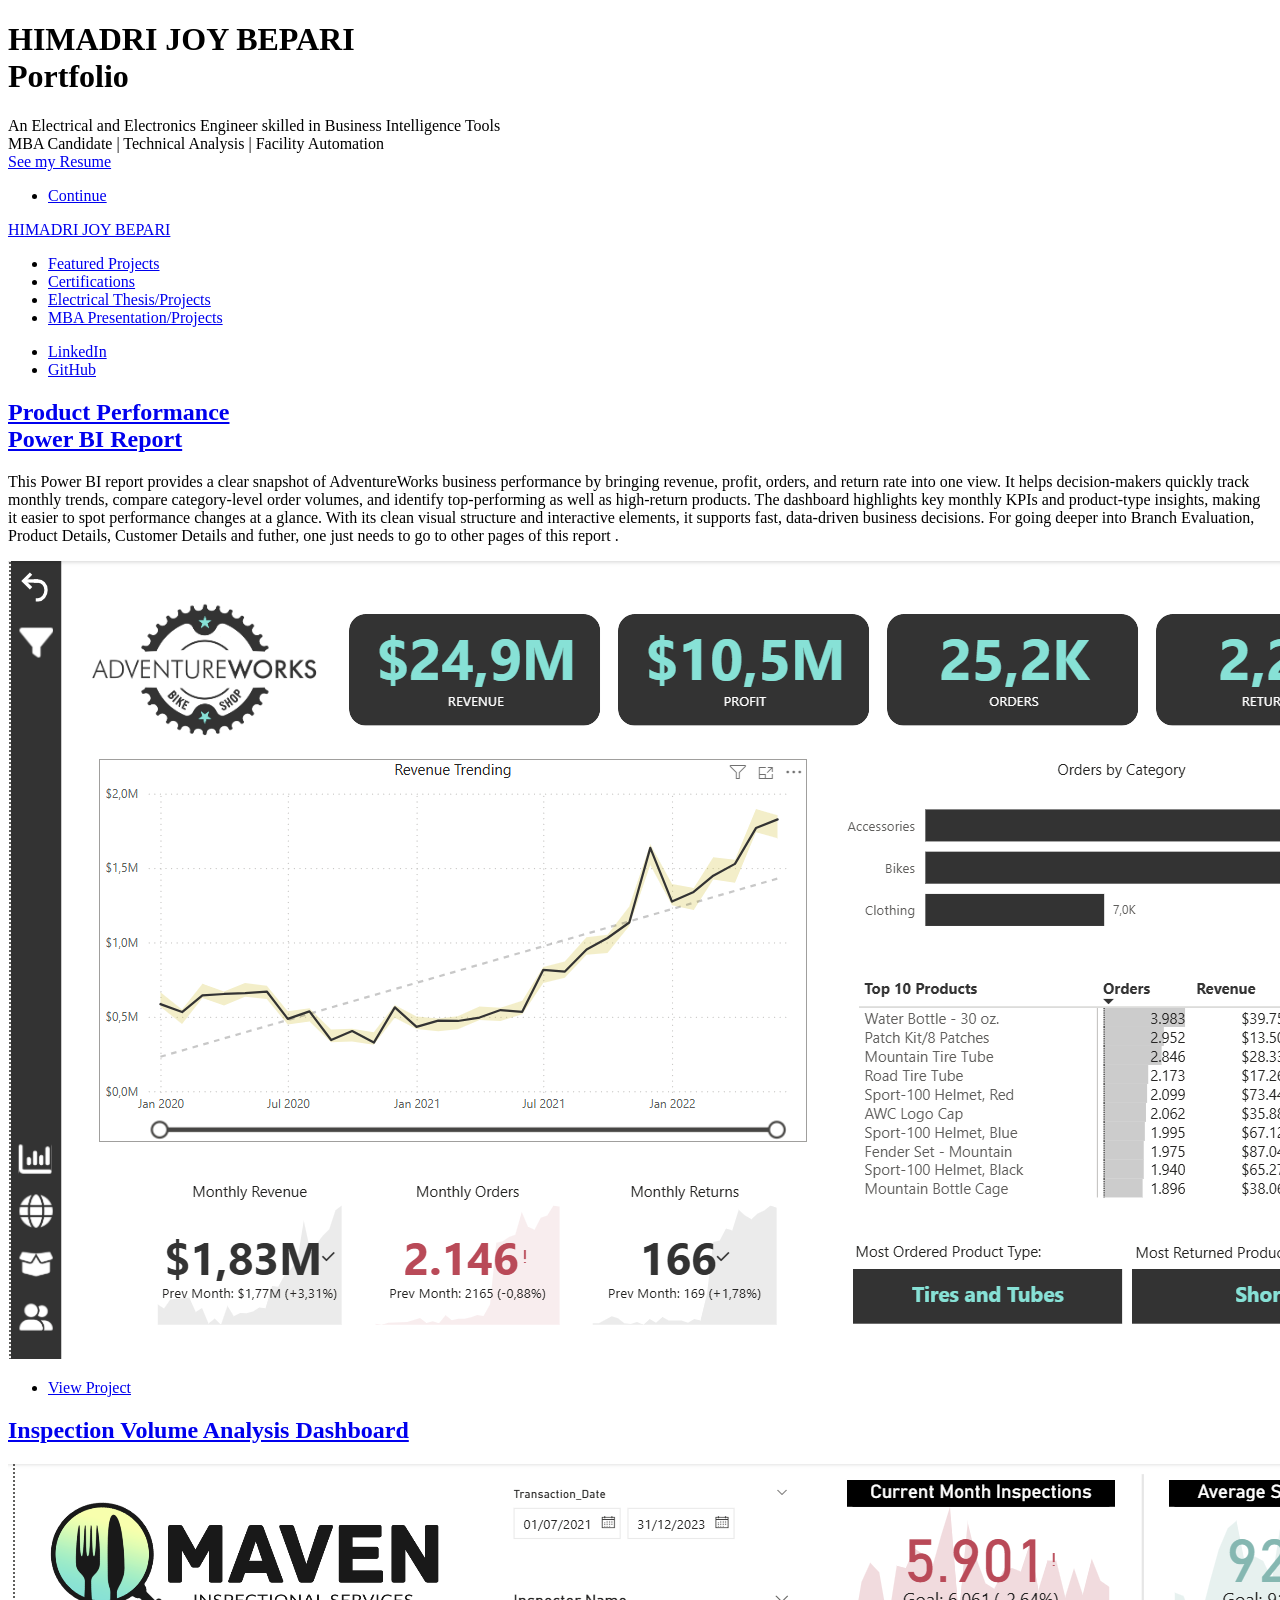
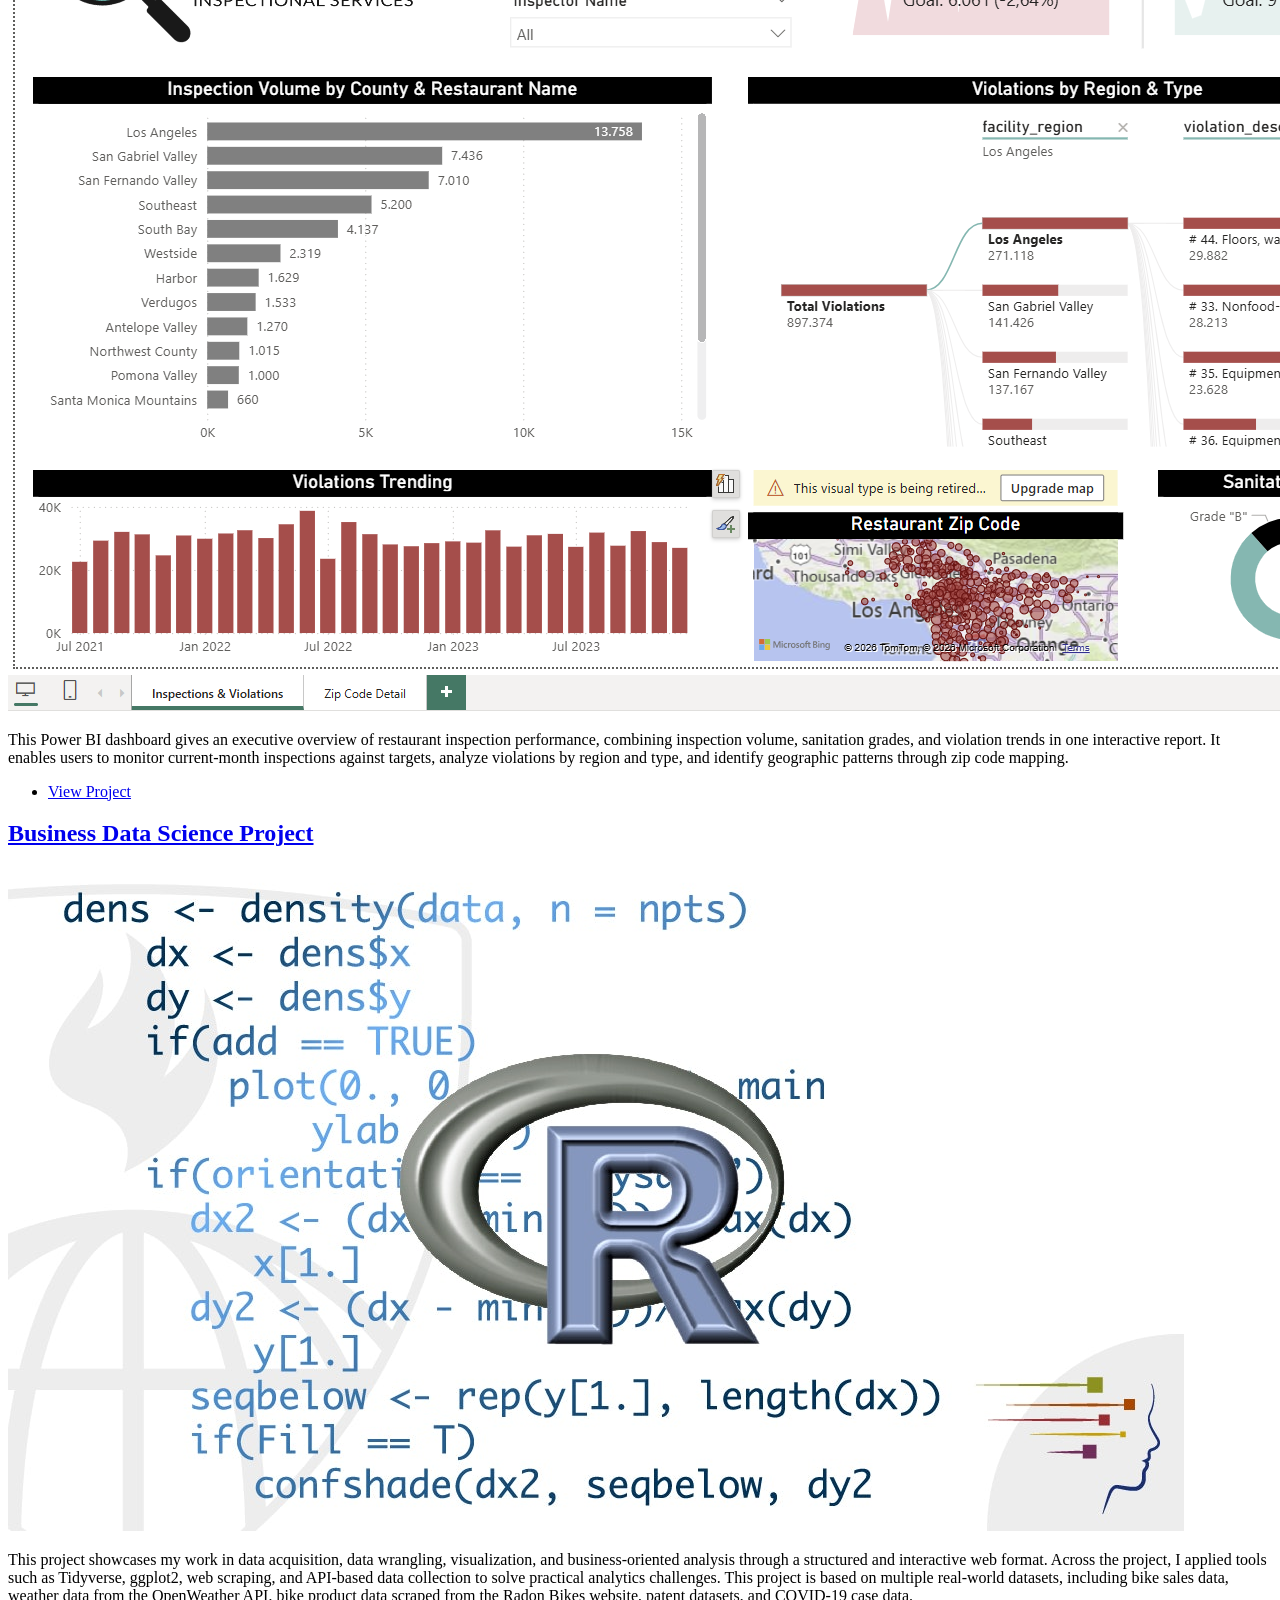
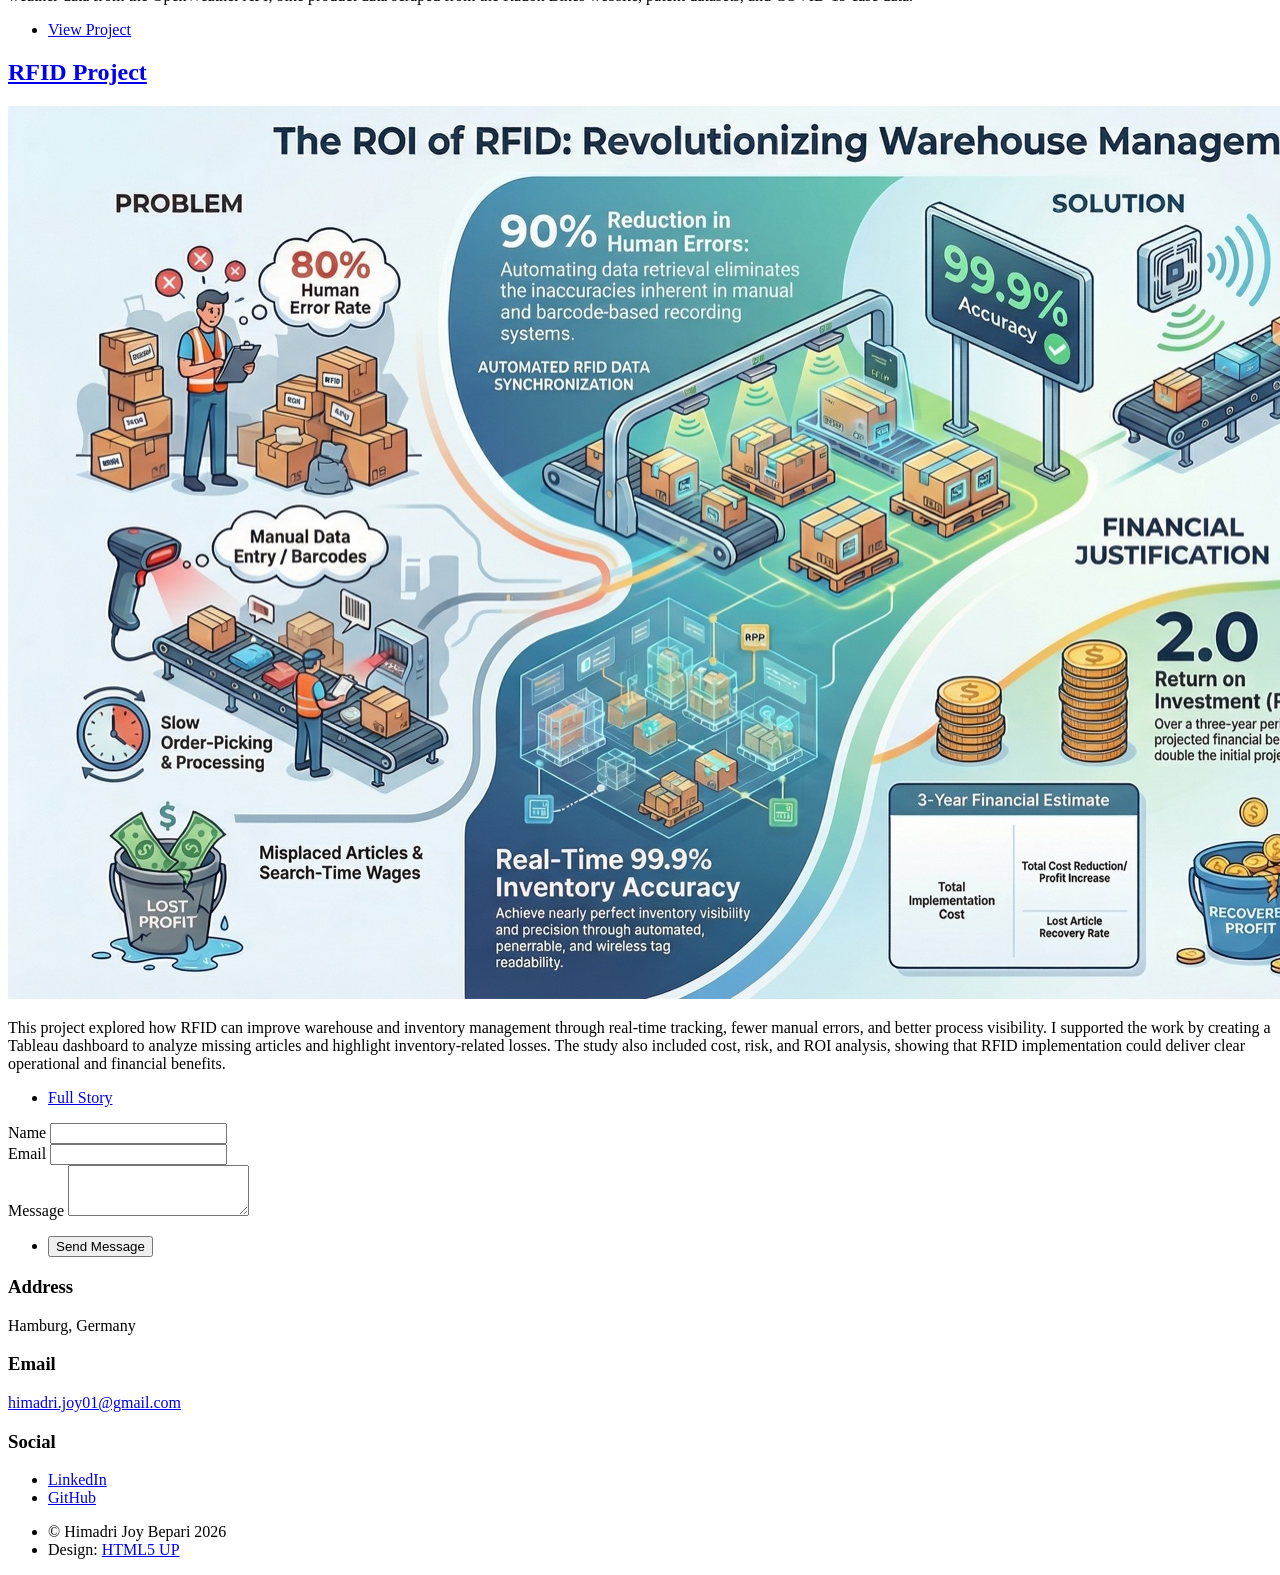
==== commit c45f7403: "Optimize images: compress oversized screenshots, remove orphaned assets Converts 13 raw screenshot P" ====
--- a/index.html
+++ b/index.html
@@ -99,7 +99,7 @@
 										<h2><a href="https://github.com/HimJoy/RFID_new/tree/main">RFID Project<br />
 										</a></h2>
 									</header>
-									<a href="https://github.com/HimJoy/RFID_new/tree/main" class="image fit"><img src="images/rfid.png" alt="Tableau dashboard for RFID-based warehouse and inventory management" /></a>
+									<a href="https://github.com/HimJoy/RFID_new/tree/main" class="image fit"><img src="images/rfid.jpg" alt="Tableau dashboard for RFID-based warehouse and inventory management" /></a>
 									<p>This project explored how RFID can improve warehouse and inventory management through real-time tracking, fewer manual errors, and better process visibility. I supported the work by creating a Tableau dashboard to analyze missing articles and highlight inventory-related losses. The study also included cost, risk, and ROI analysis, showing that RFID implementation could deliver clear operational and financial benefits.</p>
 									<ul class="actions special">
 										<li><a href="https://github.com/HimJoy/RFID_new/tree/main" class="button">Full Story</a></li>
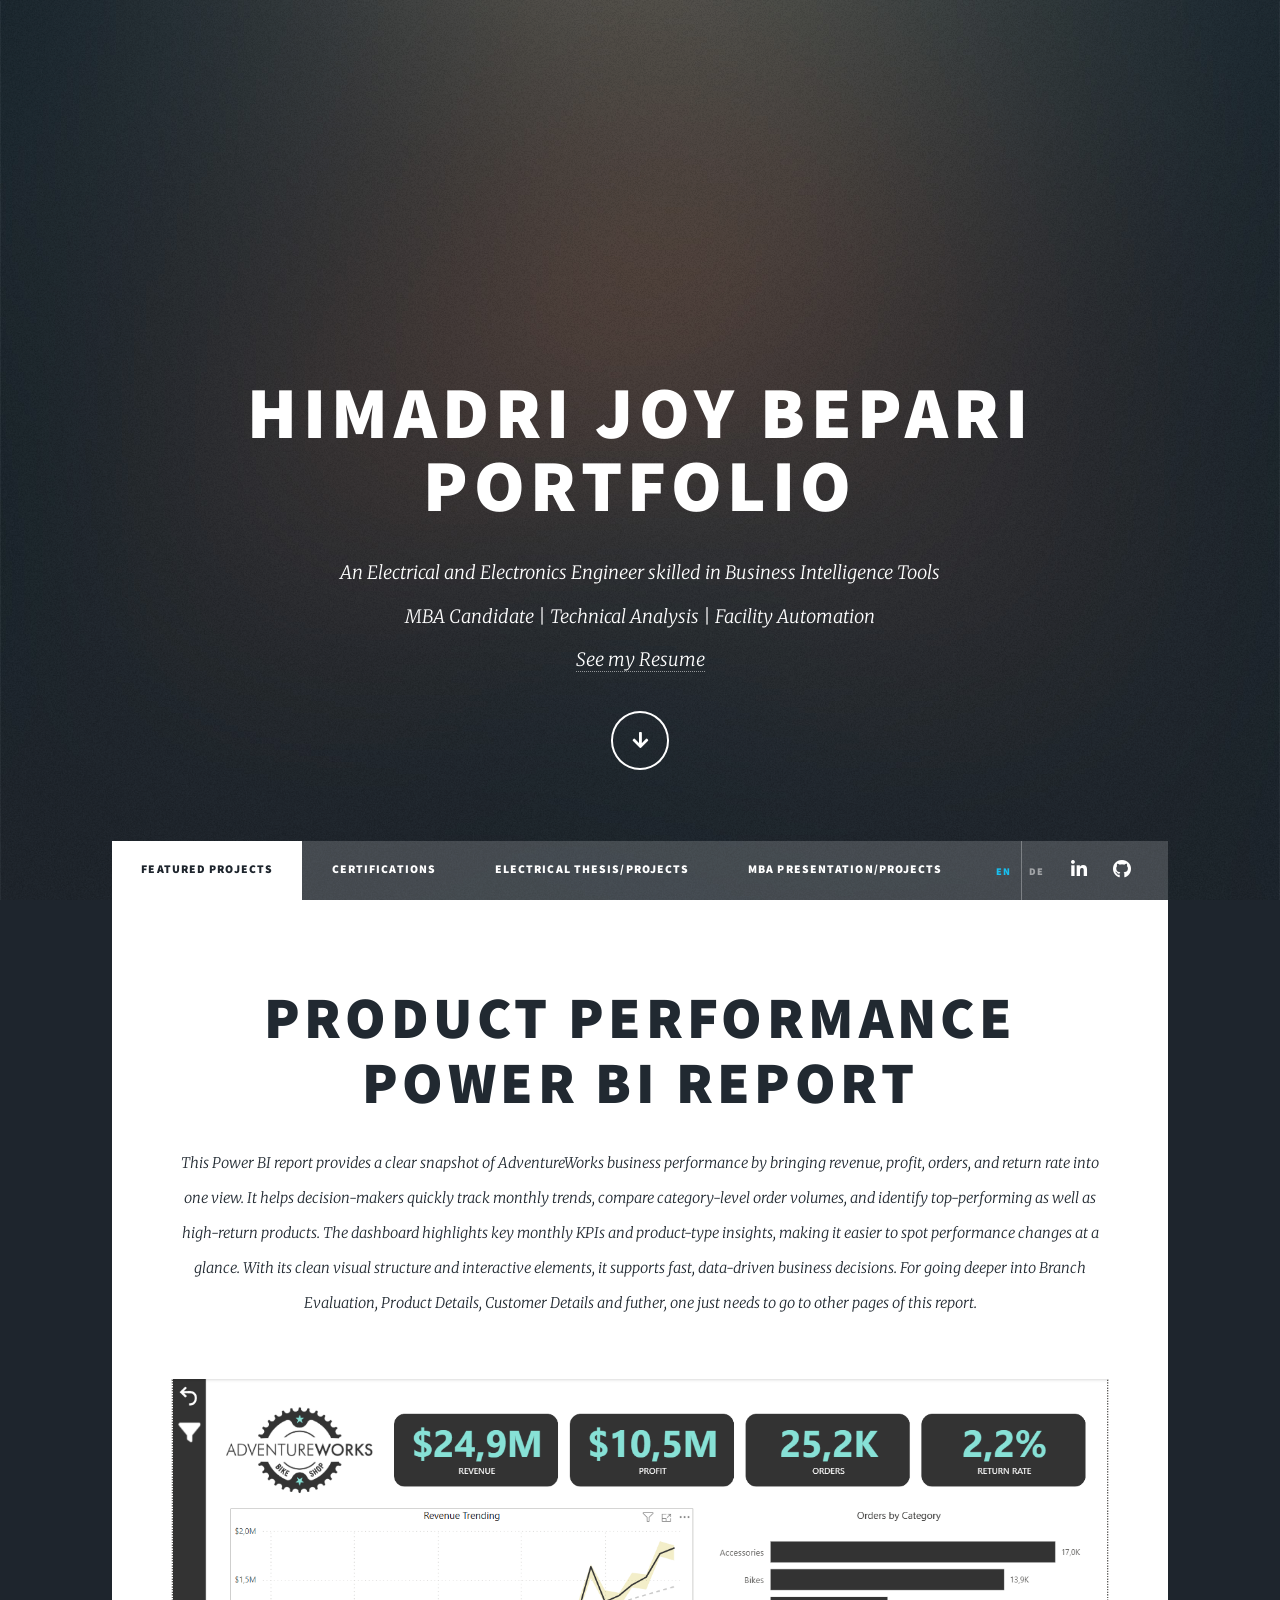
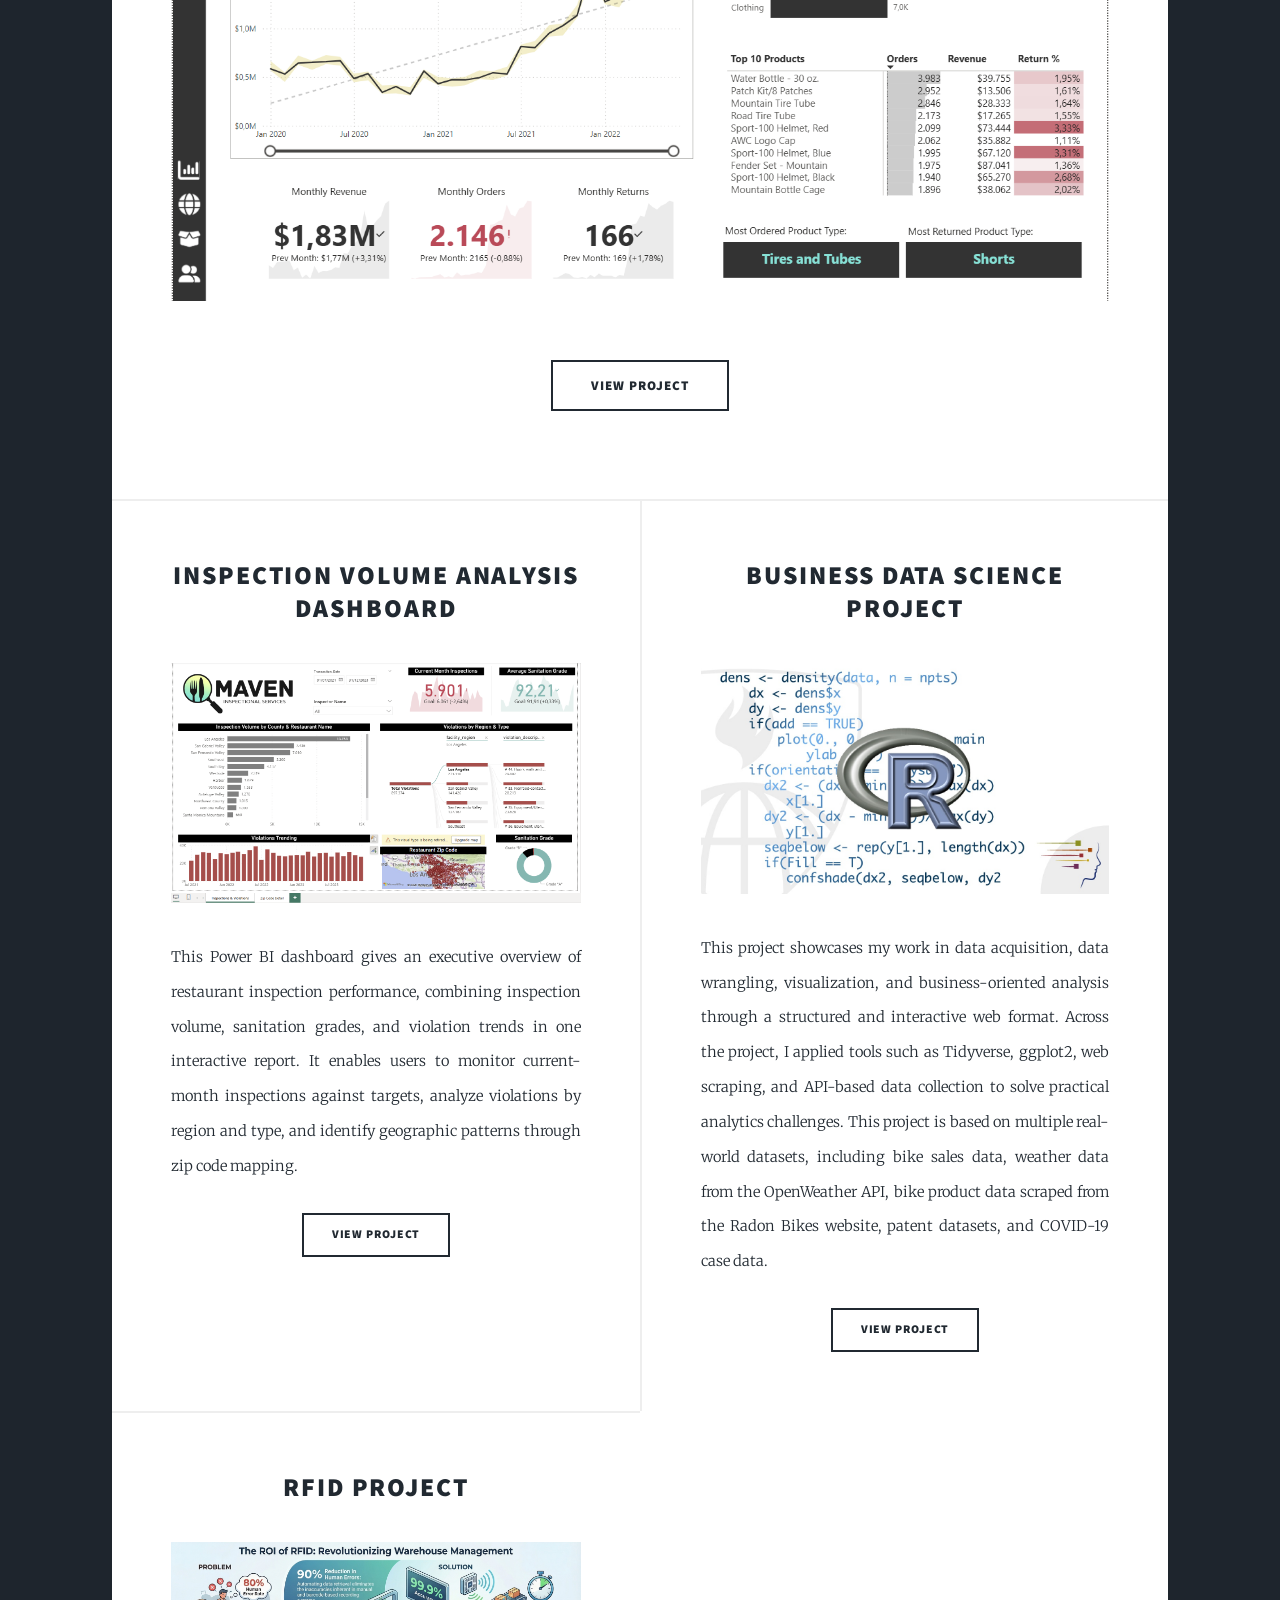
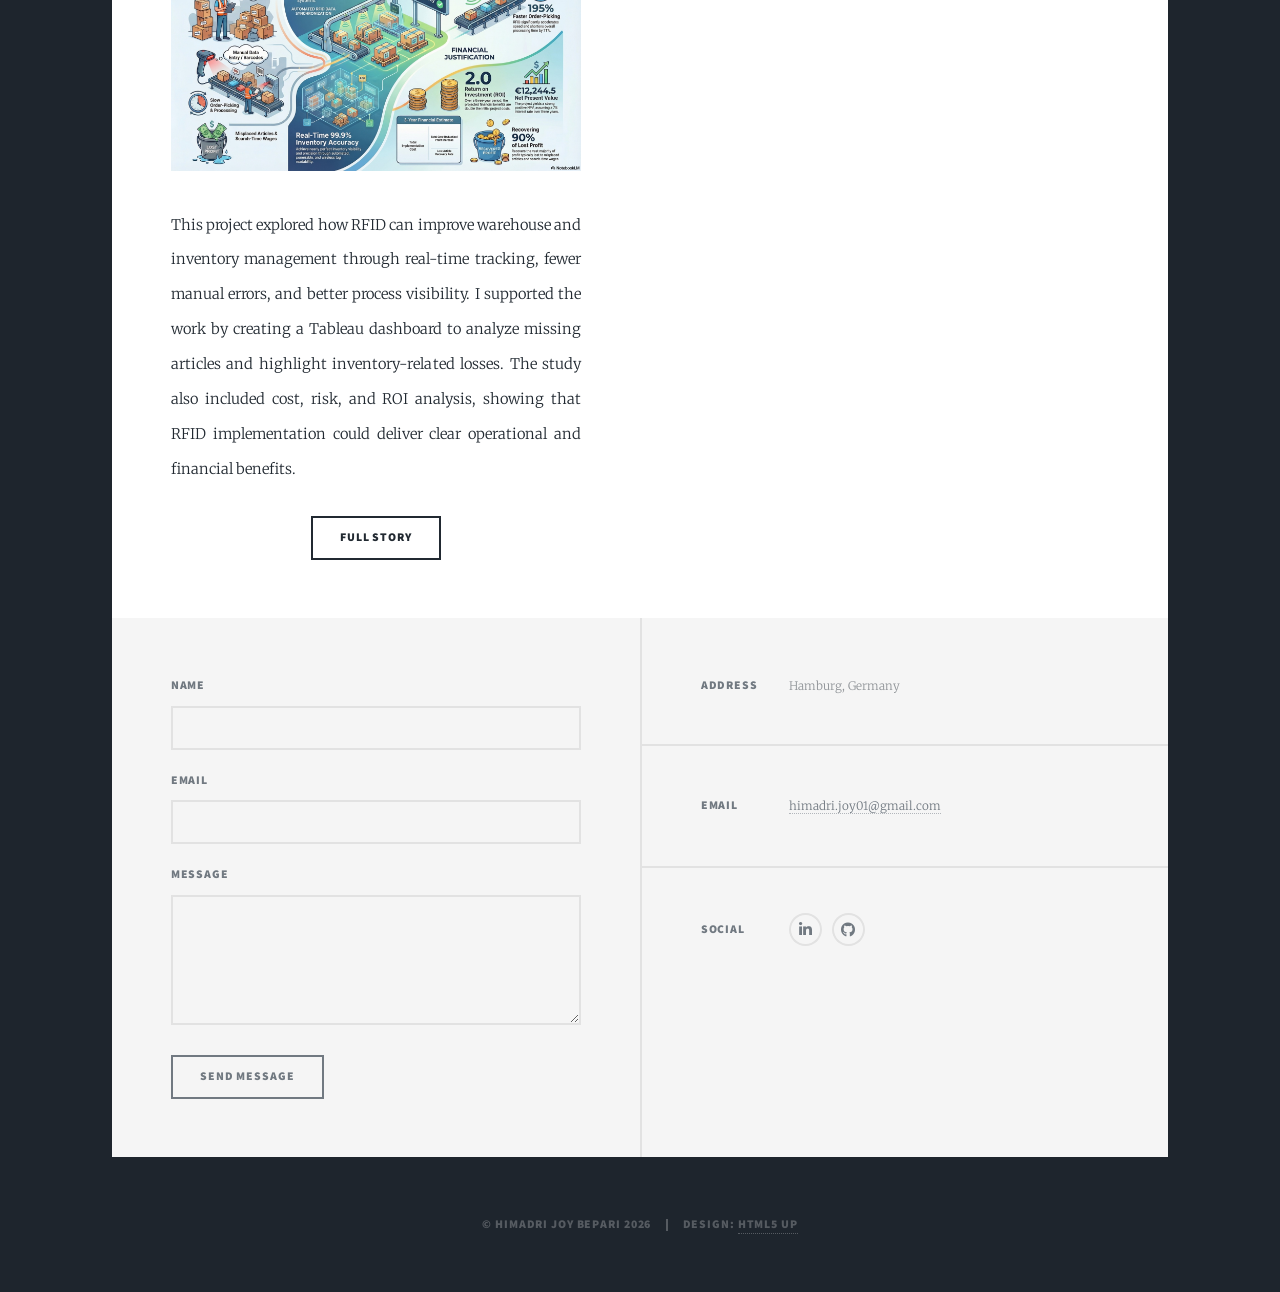
==== commit d3d4b478: "Add EN/DE language toggle to all pages Introduces a shared, dependency-free assets/js/i18n.js engine" ====
--- a/index.html
+++ b/index.html
@@ -4,12 +4,17 @@
 	html5up.net | @ajlkn
 	Free for personal and commercial use under the CCA 3.0 license (html5up.net/license)
 -->
-<html>
+<html lang="en">
 	<head>
 		<title>himadri joy bepari portfolio</title>
 		<meta charset="utf-8" />
 		<meta name="viewport" content="width=device-width, initial-scale=1" />
 		<meta name="description" content="Portfolio of Himadri Joy Bepari — Electrical and Electronics Engineer and MBA candidate. Featured Power BI, RFID, and business data science projects." />
+		<meta property="og:title" content="Himadri Joy Bepari — Portfolio" />
+		<meta property="og:description" content="Portfolio of Himadri Joy Bepari — Electrical and Electronics Engineer and MBA candidate. Featured Power BI, RFID, and business data science projects." />
+		<meta property="og:type" content="website" />
+		<meta property="og:url" content="https://himjoy.github.io/joyport.github.io/index.html" />
+		<meta property="og:image" content="https://himjoy.github.io/joyport.github.io/images/cycle.png" />
 		<link rel="stylesheet" href="assets/css/main.css" />
 		<noscript><link rel="stylesheet" href="assets/css/noscript.css" /></noscript>
 	</head>
@@ -22,12 +27,12 @@
 					<div id="intro">
 						<h1>HIMADRI JOY BEPARI<br />
 						Portfolio</h1>
-						<p>An Electrical and Electronics Engineer skilled in Business Intelligence Tools <br /> 
-							MBA Candidate | Technical Analysis | Facility Automation <br /> 
-							<a href="https://docs.google.com/document/d/1SnctO_vtCNkJ4ajtXKp4DETkbW0xUJk-hB3_7qw1e3s/edit?usp=sharing">See my Resume</a><br />
+						<p><span data-i18n="hero_tagline1">An Electrical and Electronics Engineer skilled in Business Intelligence Tools</span> <br />
+							<span data-i18n="hero_tagline2">MBA Candidate | Technical Analysis | Facility Automation</span> <br />
+							<a href="https://docs.google.com/document/d/1SnctO_vtCNkJ4ajtXKp4DETkbW0xUJk-hB3_7qw1e3s/edit?usp=sharing" data-i18n="hero_resume">See my Resume</a><br />
 						</p>
 						<ul class="actions">
-							<li><a href="#header" class="button icon solid solo fa-arrow-down scrolly">Continue</a></li>
+							<li><a href="#header" class="button icon solid solo fa-arrow-down scrolly" data-i18n="hero_continue">Continue</a></li>
 						</ul>
 					</div>
 
@@ -39,10 +44,14 @@
 				<!-- Nav -->
 					<nav id="nav">
 						<ul class="links">
-							<li class="active"><a href="index.html">Featured Projects</a></li>
-							<li><a href="generic.html">Certifications</a></li>
-							<li><a href="electrical.html">Electrical Thesis/Projects</a></li>
-							<li><a href="mba.html">MBA Presentation/Projects</a></li>
+							<li class="active"><a href="index.html" data-i18n="nav_projects">Featured Projects</a></li>
+							<li><a href="generic.html" data-i18n="nav_certs">Certifications</a></li>
+							<li><a href="electrical.html" data-i18n="nav_electrical">Electrical Thesis/Projects</a></li>
+							<li><a href="mba.html" data-i18n="nav_mba">MBA Presentation/Projects</a></li>
+						</ul>
+						<ul class="lang-toggle">
+							<li><a href="#" data-lang-btn="en" onclick="setLang('en');return false;">EN</a></li>
+							<li><a href="#" data-lang-btn="de" onclick="setLang('de');return false;">DE</a></li>
 						</ul>
 						<ul class="icons">
 							<li><a href="https://www.linkedin.com/in/himadri-joy/" class="icon brands fa-linkedin-in"><span class="label">LinkedIn</span></a></li>
@@ -56,16 +65,13 @@
 						<!-- Featured Post -->
 							<article class="post featured">
 								<header class="major">
-									<h2><a href="https://github.com/HimJoy/PowerBI/blob/main/AdventureWorks%20PBIX%20Files/AdventureWorks%20Report_FINAL.pbix">Product Performance <br />
-									Power BI Report</a></h2>
-									<p>This Power BI report provides a clear snapshot of AdventureWorks business performance by bringing revenue, profit, orders, and return rate into one view. It helps decision-makers quickly track monthly trends, compare category-level order volumes, and identify top-performing as well as high-return products. 
-										The dashboard highlights key monthly KPIs and product-type insights, making it easier to spot performance changes at a glance. With its clean visual structure and interactive elements, it supports fast, data-driven business decisions. 
-										For going deeper into Branch Evaluation, Product Details, Customer Details and futher, one just needs to go to other pages of this report
-									.</p>
+									<h2><a href="https://github.com/HimJoy/PowerBI/blob/main/AdventureWorks%20PBIX%20Files/AdventureWorks%20Report_FINAL.pbix"><span data-i18n="p0_title1">Product Performance</span> <br />
+									<span data-i18n="p0_title2">Power BI Report</span></a></h2>
+									<p data-i18n="p0_desc">This Power BI report provides a clear snapshot of AdventureWorks business performance by bringing revenue, profit, orders, and return rate into one view. It helps decision-makers quickly track monthly trends, compare category-level order volumes, and identify top-performing as well as high-return products. The dashboard highlights key monthly KPIs and product-type insights, making it easier to spot performance changes at a glance. With its clean visual structure and interactive elements, it supports fast, data-driven business decisions. For going deeper into Branch Evaluation, Product Details, Customer Details and futher, one just needs to go to other pages of this report.</p>
 								</header>
 								<a href="https://github.com/HimJoy/PowerBI/blob/main/AdventureWorks%20PBIX%20Files/AdventureWorks%20Report_FINAL.pbix" class="image main"><img src="images/cycle.png" alt="Screenshot of AdventureWorks Power BI report showing product performance dashboard" /></a>
 								<ul class="actions special">
-									<li><a href="https://github.com/HimJoy/PowerBI/blob/main/AdventureWorks%20PBIX%20Files/AdventureWorks%20Report_FINAL.pbix" class="button large">View Project</a></li>
+									<li><a href="https://github.com/HimJoy/PowerBI/blob/main/AdventureWorks%20PBIX%20Files/AdventureWorks%20Report_FINAL.pbix" class="button large" data-i18n="btn_view">View Project</a></li>
 								</ul>
 							</article>
 
@@ -73,36 +79,36 @@
 							<section class="posts">
 								<article>
 									<header>
-										<h2><a href="https://github.com/HimJoy/PowerBI/tree/main/InspectionServices">Inspection Volume Analysis Dashboard<br />
+										<h2><a href="https://github.com/HimJoy/PowerBI/tree/main/InspectionServices"><span data-i18n="p1_title">Inspection Volume Analysis Dashboard</span><br />
 										</a></h2>
 									</header>
 									<a href="https://github.com/HimJoy/PowerBI/tree/main/InspectionServices" class="image fit"><img src="images/maven.png" alt="Screenshot of restaurant inspection volume Power BI dashboard" /></a>
-									<p>This Power BI dashboard gives an executive overview of restaurant inspection performance, combining inspection volume, sanitation grades, and violation trends in one interactive report. It enables users to monitor current-month inspections against targets, analyze violations by region and type, and identify geographic patterns through zip code mapping.</p>
+									<p data-i18n="p1_desc">This Power BI dashboard gives an executive overview of restaurant inspection performance, combining inspection volume, sanitation grades, and violation trends in one interactive report. It enables users to monitor current-month inspections against targets, analyze violations by region and type, and identify geographic patterns through zip code mapping.</p>
 									<ul class="actions special">
-										<li><a href="https://github.com/HimJoy/PowerBI/tree/main/InspectionServices" class="button">View Project</a></li>
+										<li><a href="https://github.com/HimJoy/PowerBI/tree/main/InspectionServices" class="button" data-i18n="btn_view">View Project</a></li>
 									</ul>
 								</article>
 								<article>
 									<header>
-										<h2><a href="https://github.com/TUHHStartupEngineers-Classroom/ss23-bdsb-HimJoy">Business Data Science Project<br />
+										<h2><a href="https://github.com/TUHHStartupEngineers-Classroom/ss23-bdsb-HimJoy"><span data-i18n="p2_title">Business Data Science Project</span><br />
 										</a></h2>
 									</header>
 									<a href="https://github.com/TUHHStartupEngineers-Classroom/ss23-bdsb-HimJoy" class="image fit"><img src="images/Rprogramming.jpg" alt="Screenshot of business data science project analysis in R" /></a>
-									<p>This project showcases my work in data acquisition, data wrangling, visualization, and business-oriented analysis through a structured and interactive web format. Across the project, I applied tools such as Tidyverse, ggplot2, web scraping, and API-based data collection to solve practical analytics challenges. This project is based on multiple real-world datasets, including bike sales data, weather data from the OpenWeather API, bike product data scraped from the Radon Bikes website, patent datasets, and COVID-19 case data.</p>
+									<p data-i18n="p2_desc">This project showcases my work in data acquisition, data wrangling, visualization, and business-oriented analysis through a structured and interactive web format. Across the project, I applied tools such as Tidyverse, ggplot2, web scraping, and API-based data collection to solve practical analytics challenges. This project is based on multiple real-world datasets, including bike sales data, weather data from the OpenWeather API, bike product data scraped from the Radon Bikes website, patent datasets, and COVID-19 case data.</p>
 									<ul class="actions special">
-										<li><a href="https://github.com/TUHHStartupEngineers-Classroom/ss23-bdsb-HimJoy" class="button">View Project</a></li>
+										<li><a href="https://github.com/TUHHStartupEngineers-Classroom/ss23-bdsb-HimJoy" class="button" data-i18n="btn_view">View Project</a></li>
 									</ul>
 								</article>
 								<article>
 									<header>
 										
-										<h2><a href="https://github.com/HimJoy/RFID_new/tree/main">RFID Project<br />
+										<h2><a href="https://github.com/HimJoy/RFID_new/tree/main"><span data-i18n="p3_title">RFID Project</span><br />
 										</a></h2>
 									</header>
 									<a href="https://github.com/HimJoy/RFID_new/tree/main" class="image fit"><img src="images/rfid.jpg" alt="Tableau dashboard for RFID-based warehouse and inventory management" /></a>
-									<p>This project explored how RFID can improve warehouse and inventory management through real-time tracking, fewer manual errors, and better process visibility. I supported the work by creating a Tableau dashboard to analyze missing articles and highlight inventory-related losses. The study also included cost, risk, and ROI analysis, showing that RFID implementation could deliver clear operational and financial benefits.</p>
+									<p data-i18n="rfid_desc">This project explored how RFID can improve warehouse and inventory management through real-time tracking, fewer manual errors, and better process visibility. I supported the work by creating a Tableau dashboard to analyze missing articles and highlight inventory-related losses. The study also included cost, risk, and ROI analysis, showing that RFID implementation could deliver clear operational and financial benefits.</p>
 									<ul class="actions special">
-										<li><a href="https://github.com/HimJoy/RFID_new/tree/main" class="button">Full Story</a></li>
+										<li><a href="https://github.com/HimJoy/RFID_new/tree/main" class="button" data-i18n="btn_full">Full Story</a></li>
 									</ul>
 								</article>
 
@@ -116,35 +122,35 @@
 							<form method="post" action="#">
 								<div class="fields">
 									<div class="field">
-										<label for="name">Name</label>
+										<label for="name" data-i18n="form_name">Name</label>
 										<input type="text" name="name" id="name" />
 									</div>
 									<div class="field">
-										<label for="email">Email</label>
+										<label for="email" data-i18n="form_email">Email</label>
 										<input type="text" name="email" id="email" />
 									</div>
 									<div class="field">
-										<label for="message">Message</label>
+										<label for="message" data-i18n="form_message">Message</label>
 										<textarea name="message" id="message" rows="3"></textarea>
 									</div>
 								</div>
 								<ul class="actions">
-									<li><input type="submit" value="Send Message" /></li>
+									<li><input type="submit" value="Send Message" data-i18n="form_submit" /></li>
 								</ul>
 							</form>
 						</section>
 						<section class="split contact">
 							<section class="alt">
-								<h3>Address</h3>
-								<p>Hamburg, Germany<br />
+								<h3 data-i18n="addr_heading">Address</h3>
+								<p><span data-i18n="hamburg">Hamburg, Germany</span><br />
 								</p>
 							</section>
 							<section>
-								<h3>Email</h3>
+								<h3 data-i18n="email_heading">Email</h3>
 								<p><a href="mailto:himadri.joy01@gmail.com">himadri.joy01@gmail.com</a></p>
 							</section>
 							<section>
-								<h3>Social</h3>
+								<h3 data-i18n="social_heading">Social</h3>
 								<ul class="icons alt">
 									<li><a href="https://www.linkedin.com/in/himadri-joy/" class="icon brands fa-linkedin-in"><span class="label">LinkedIn</span></a></li>
 									<li><a href="https://github.com/HimJoy" class="icon brands fa-github"><span class="label">GitHub</span></a></li>
@@ -169,5 +175,39 @@
 			<script src="assets/js/util.js"></script>
 			<script src="assets/js/main.js"></script>
 
+			<script>
+				window.PAGE_I18N = {
+					en: {
+						hero_tagline1: "An Electrical and Electronics Engineer skilled in Business Intelligence Tools",
+						hero_tagline2: "MBA Candidate | Technical Analysis | Facility Automation",
+						hero_resume: "See my Resume",
+						hero_continue: "Continue",
+						p0_title1: "Product Performance",
+						p0_title2: "Power BI Report",
+						p0_desc: "This Power BI report provides a clear snapshot of AdventureWorks business performance by bringing revenue, profit, orders, and return rate into one view. It helps decision-makers quickly track monthly trends, compare category-level order volumes, and identify top-performing as well as high-return products. The dashboard highlights key monthly KPIs and product-type insights, making it easier to spot performance changes at a glance. With its clean visual structure and interactive elements, it supports fast, data-driven business decisions. For going deeper into Branch Evaluation, Product Details, Customer Details and futher, one just needs to go to other pages of this report.",
+						p1_title: "Inspection Volume Analysis Dashboard",
+						p1_desc: "This Power BI dashboard gives an executive overview of restaurant inspection performance, combining inspection volume, sanitation grades, and violation trends in one interactive report. It enables users to monitor current-month inspections against targets, analyze violations by region and type, and identify geographic patterns through zip code mapping.",
+						p2_title: "Business Data Science Project",
+						p2_desc: "This project showcases my work in data acquisition, data wrangling, visualization, and business-oriented analysis through a structured and interactive web format. Across the project, I applied tools such as Tidyverse, ggplot2, web scraping, and API-based data collection to solve practical analytics challenges. This project is based on multiple real-world datasets, including bike sales data, weather data from the OpenWeather API, bike product data scraped from the Radon Bikes website, patent datasets, and COVID-19 case data.",
+						p3_title: "RFID Project"
+					},
+					de: {
+						hero_tagline1: "Elektroingenieur mit Schwerpunkt Business-Intelligence-Tools",
+						hero_tagline2: "MBA-Kandidat | Technische Analyse | Gebäudeautomation",
+						hero_resume: "Lebenslauf ansehen",
+						hero_continue: "Weiter",
+						p0_title1: "Produktleistung",
+						p0_title2: "Power-BI-Report",
+						p0_desc: "Dieser Power-BI-Report zeigt die Geschäftsentwicklung von AdventureWorks auf einen Blick: Umsatz, Gewinn, Bestellungen und Retourenquote werden in einer Ansicht zusammengeführt. Er hilft Entscheidern, monatliche Trends schnell zu erkennen, Bestellvolumen nach Kategorie zu vergleichen und sowohl Top-Produkte als auch Produkte mit hoher Retourenquote zu identifizieren. Die weiteren Seiten des Reports bieten zusätzliche Auswertungen zu Niederlassungen, Produkten und Kunden.",
+						p1_title: "Dashboard zur Analyse des Inspektionsvolumens",
+						p1_desc: "Dieses Power-BI-Dashboard bietet einen Management-Überblick über die Inspektionsleistung von Restaurants und vereint Inspektionsvolumen, Hygienebewertungen und Verstoßtrends in einem interaktiven Report. Es ermöglicht, die Inspektionen des laufenden Monats mit den Zielwerten zu vergleichen, Verstöße nach Region und Art zu analysieren und geografische Muster über Postleitzahlen sichtbar zu machen.",
+						p2_title: "Business-Data-Science-Projekt",
+						p2_desc: "Dieses Projekt zeigt meine Arbeit in den Bereichen Datenbeschaffung, Datenaufbereitung, Visualisierung und businessorientierte Analyse in einem strukturierten, interaktiven Webformat. Ich setzte Werkzeuge wie Tidyverse, ggplot2, Web Scraping und API-basierte Datenerfassung ein, um praxisnahe Analyseaufgaben zu lösen. Grundlage sind mehrere reale Datensätze, darunter Fahrradverkaufsdaten, Wetterdaten der OpenWeather-API, von der Radon-Bikes-Website gescrapte Produktdaten, Patentdaten und COVID-19-Fallzahlen.",
+						p3_title: "RFID-Projekt"
+					}
+				};
+			</script>
+			<script src="assets/js/i18n.js"></script>
+
 	</body>
 </html>
--- a/assets/css/main.css
+++ b/assets/css/main.css
@@ -1,10 +1,10 @@
 @import url(fontawesome-all.min.css);
 @import url("https://fonts.googleapis.com/css?family=Merriweather:300,700,300italic,700italic|Source+Sans+Pro:900");
 
-/*
-	Massively by HTML5 UP
-	html5up.net | @ajlkn
-	Free for personal and commercial use under the CCA 3.0 license (html5up.net/license)
+/*
+	Massively by HTML5 UP
+	html5up.net | @ajlkn
+	Free for personal and commercial use under the CCA 3.0 license (html5up.net/license)
 */
 
 html, body, div, span, applet, object,
@@ -4686,4 +4686,67 @@
 			visibility: visible;
 		}
 
-	}+	}
+
+/* Language toggle */
+
+	#nav ul.lang-toggle {
+		-moz-flex-grow: 0; -webkit-flex-grow: 0; -ms-flex-grow: 0; flex-grow: 0;
+		-moz-flex-shrink: 0; -webkit-flex-shrink: 0; -ms-flex-shrink: 0; flex-shrink: 0;
+		list-style: none;
+		margin: 0 1.25rem 0 0;
+		padding-left: 0;
+	}
+
+		#nav ul.lang-toggle li {
+			display: inline-block;
+			vertical-align: middle;
+			padding-left: 0;
+		}
+
+			#nav ul.lang-toggle li + li {
+				margin-left: 0.5rem;
+				padding-left: 0.5rem;
+				border-left: solid 1px rgba(255, 255, 255, 0.3);
+			}
+
+		#nav ul.lang-toggle a {
+			-moz-transition: color 0.2s ease-in-out;
+			-webkit-transition: color 0.2s ease-in-out;
+			-ms-transition: color 0.2s ease-in-out;
+			transition: color 0.2s ease-in-out;
+			display: inline-block;
+			font-family: "Source Sans Pro", Helvetica, sans-serif;
+			font-size: 0.7rem;
+			font-weight: 900;
+			letter-spacing: 0.075em;
+			text-decoration: none !important;
+			text-transform: uppercase;
+			color: rgba(255, 255, 255, 0.5) !important;
+		}
+
+			#nav ul.lang-toggle a:hover {
+				color: #ffffff !important;
+			}
+
+			#nav ul.lang-toggle a.active {
+				color: #18bfef !important;
+			}
+
+	#navPanel .lang-toggle {
+		margin: 1.5rem 0 0 0;
+		padding-top: 1.5rem;
+		border-top: solid 2px #eeeeee;
+	}
+
+		#navPanel .lang-toggle a {
+			color: #767c81 !important;
+		}
+
+			#navPanel .lang-toggle a:hover {
+				color: #212931 !important;
+			}
+
+			#navPanel .lang-toggle a.active {
+				color: #18bfef !important;
+			}
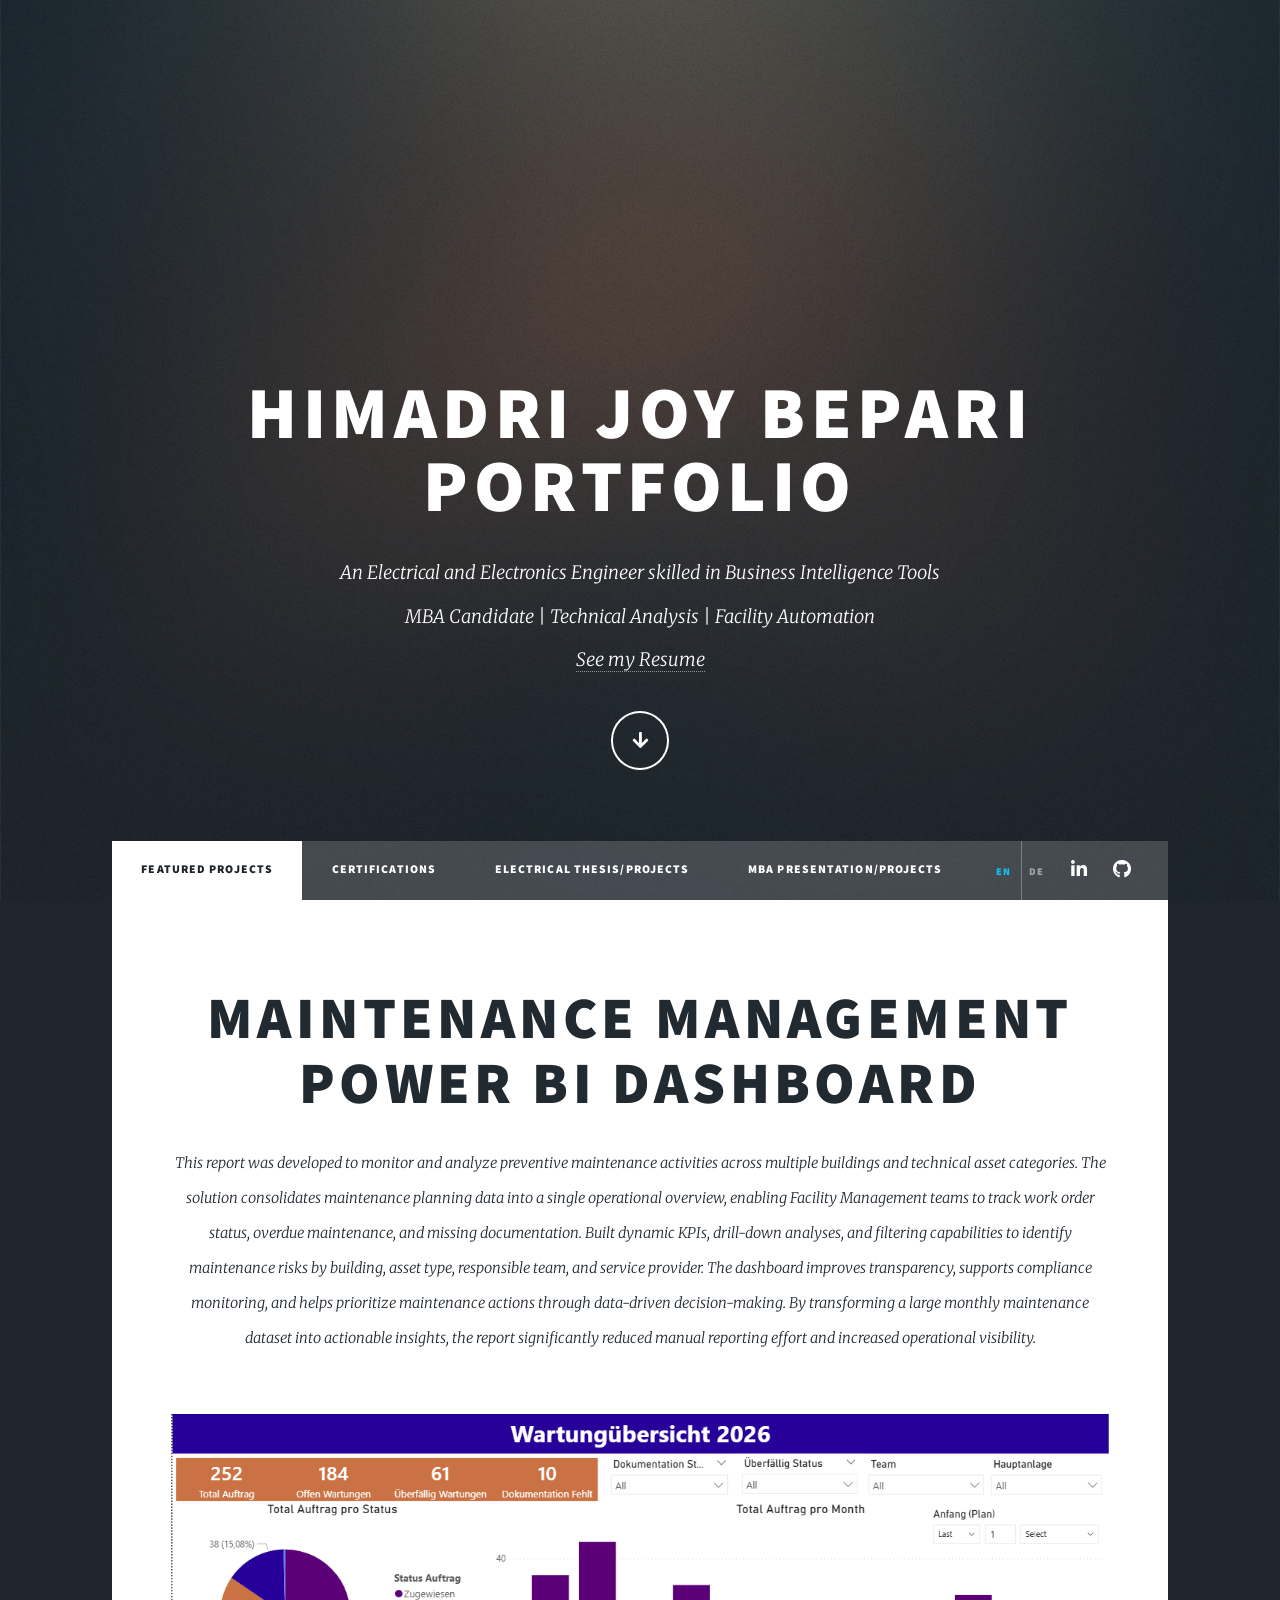
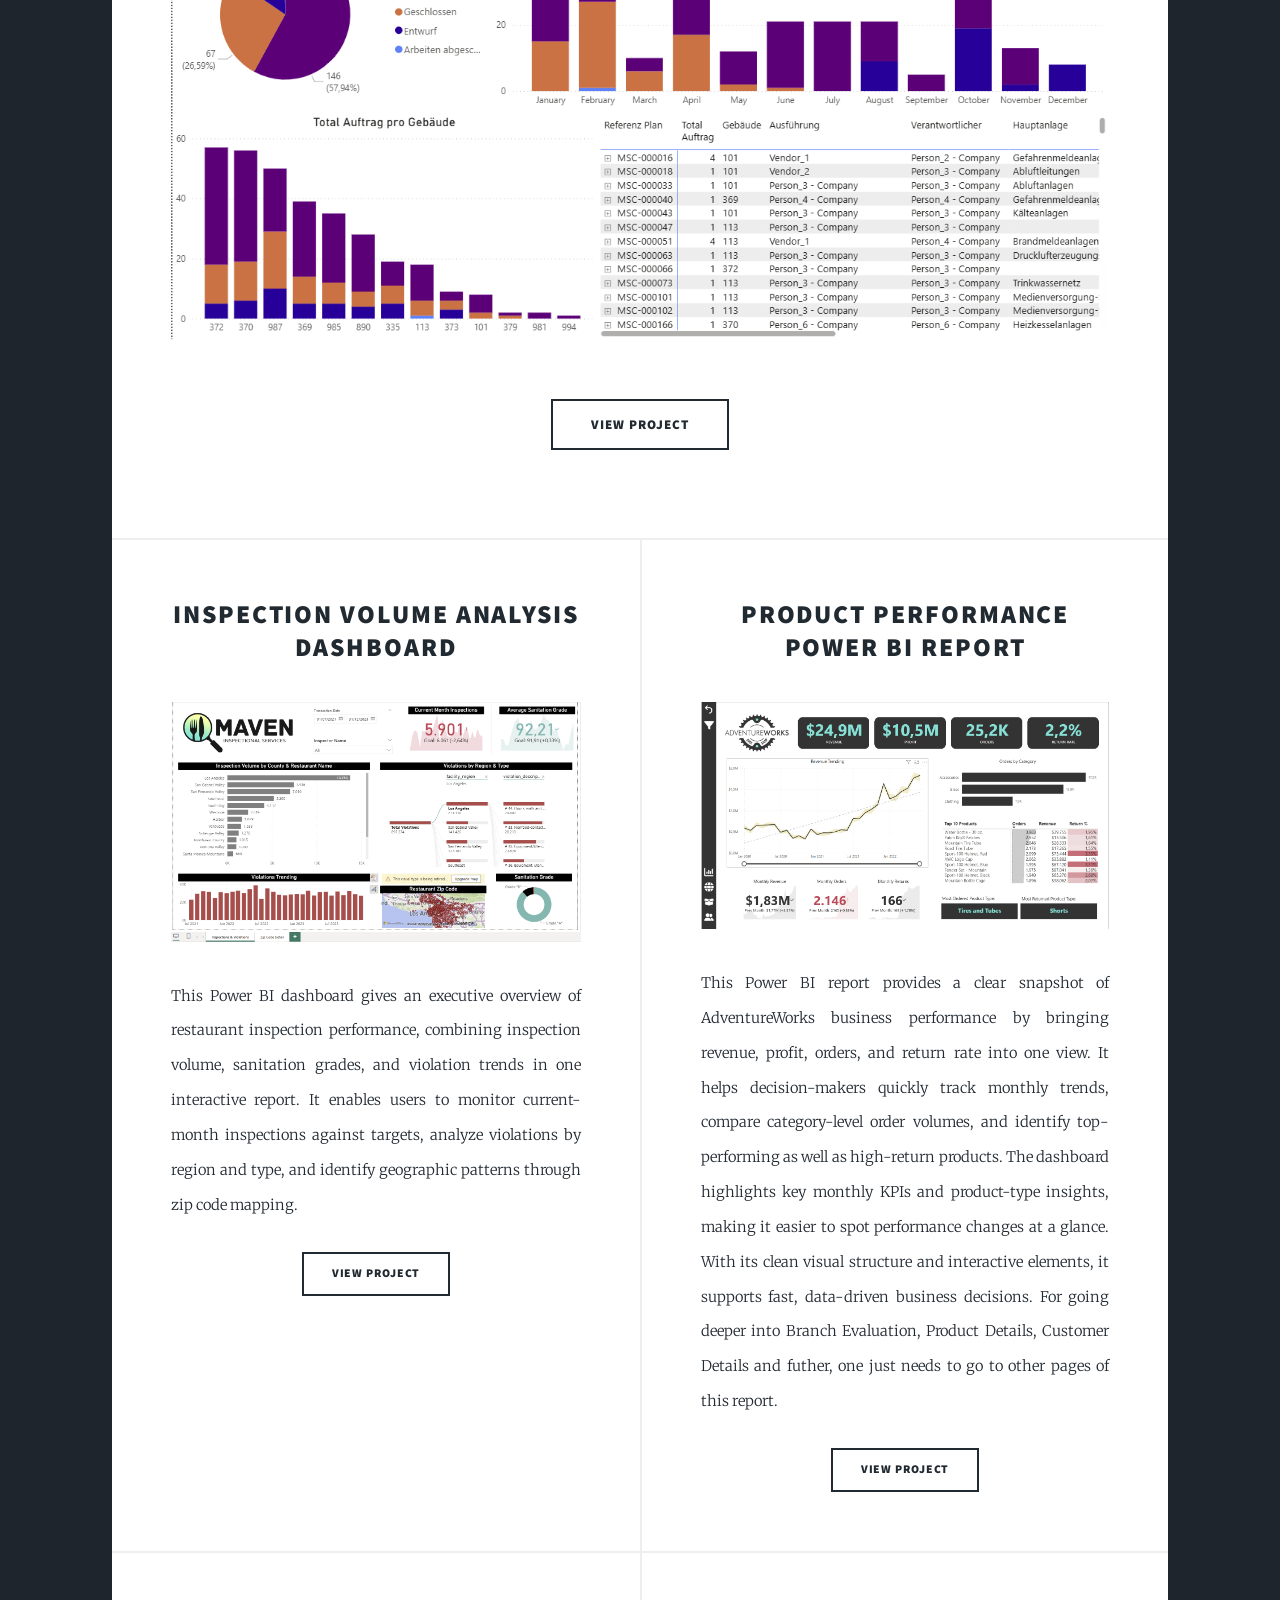
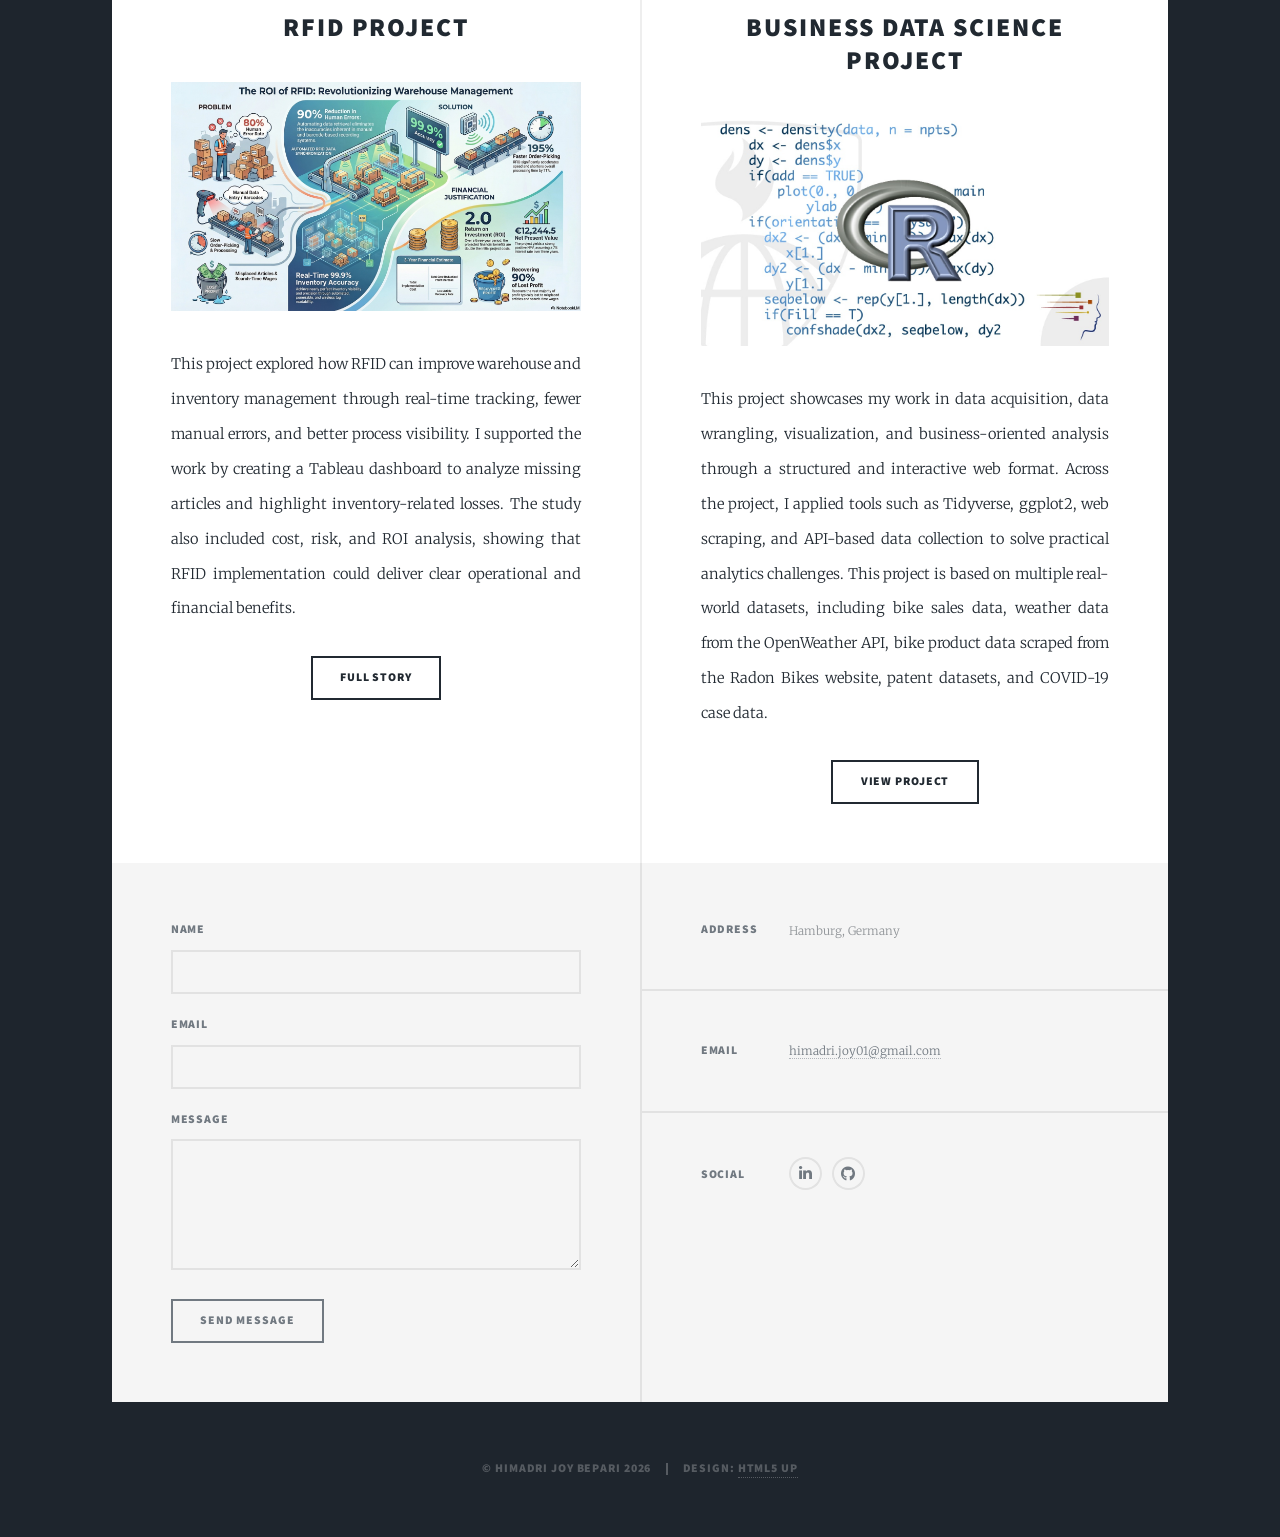
==== commit fb45f9e5: "added another powerbi project" ====
--- a/index.html
+++ b/index.html
@@ -14,7 +14,7 @@
 		<meta property="og:description" content="Portfolio of Himadri Joy Bepari — Electrical and Electronics Engineer and MBA candidate. Featured Power BI, RFID, and business data science projects." />
 		<meta property="og:type" content="website" />
 		<meta property="og:url" content="https://himjoy.github.io/joyport.github.io/index.html" />
-		<meta property="og:image" content="https://himjoy.github.io/joyport.github.io/images/cycle.png" />
+		<meta property="og:image" content="https://himjoy.github.io/joyport.github.io/images/powerbi_maintenance.png" />
 		<link rel="stylesheet" href="assets/css/main.css" />
 		<noscript><link rel="stylesheet" href="assets/css/noscript.css" /></noscript>
 	</head>
@@ -46,8 +46,8 @@
 						<ul class="links">
 							<li class="active"><a href="index.html" data-i18n="nav_projects">Featured Projects</a></li>
 							<li><a href="generic.html" data-i18n="nav_certs">Certifications</a></li>
-							<li><a href="electrical.html" data-i18n="nav_electrical">Electrical Thesis/Projects</a></li>
-							<li><a href="mba.html" data-i18n="nav_mba">MBA Presentation/Projects</a></li>
+							<li><a href="electrical.html" data-i18n="nav_electrical">Electrical Projects</a></li>
+							<li><a href="mba.html" data-i18n="nav_mba">MBA Projects</a></li>
 						</ul>
 						<ul class="lang-toggle">
 							<li><a href="#" data-lang-btn="en" onclick="setLang('en');return false;">EN</a></li>
@@ -65,13 +65,13 @@
 						<!-- Featured Post -->
 							<article class="post featured">
 								<header class="major">
-									<h2><a href="https://github.com/HimJoy/PowerBI/blob/main/AdventureWorks%20PBIX%20Files/AdventureWorks%20Report_FINAL.pbix"><span data-i18n="p0_title1">Product Performance</span> <br />
-									<span data-i18n="p0_title2">Power BI Report</span></a></h2>
-									<p data-i18n="p0_desc">This Power BI report provides a clear snapshot of AdventureWorks business performance by bringing revenue, profit, orders, and return rate into one view. It helps decision-makers quickly track monthly trends, compare category-level order volumes, and identify top-performing as well as high-return products. The dashboard highlights key monthly KPIs and product-type insights, making it easier to spot performance changes at a glance. With its clean visual structure and interactive elements, it supports fast, data-driven business decisions. For going deeper into Branch Evaluation, Product Details, Customer Details and futher, one just needs to go to other pages of this report.</p>
+									<h2><a href="https://github.com/HimJoy/PowerBI/tree/main/version%20anym"><span data-i18n="p4_title1">Maintenance Management</span> <br />
+									<span data-i18n="p4_title2">Power BI Dashboard</span></a></h2>
+									<p data-i18n="p4_desc">This report was developed to monitor and analyze preventive maintenance activities across multiple buildings and technical asset categories. The solution consolidates maintenance planning data into a single operational overview, enabling Facility Management teams to track work order status, overdue maintenance, and missing documentation. Built dynamic KPIs, drill-down analyses, and filtering capabilities to identify maintenance risks by building, asset type, responsible team, and service provider. The dashboard improves transparency, supports compliance monitoring, and helps prioritize maintenance actions through data-driven decision-making. By transforming a large monthly maintenance dataset into actionable insights, the report significantly reduced manual reporting effort and increased operational visibility.</p>
 								</header>
-								<a href="https://github.com/HimJoy/PowerBI/blob/main/AdventureWorks%20PBIX%20Files/AdventureWorks%20Report_FINAL.pbix" class="image main"><img src="images/cycle.png" alt="Screenshot of AdventureWorks Power BI report showing product performance dashboard" /></a>
+								<a href="https://github.com/HimJoy/PowerBI/tree/main/version%20anym" class="image main"><img src="images/powerbi_maintenance.png" alt="Power BI dashboard showing maintenance work order status, overdue maintenance, and documentation compliance across buildings" /></a>
 								<ul class="actions special">
-									<li><a href="https://github.com/HimJoy/PowerBI/blob/main/AdventureWorks%20PBIX%20Files/AdventureWorks%20Report_FINAL.pbix" class="button large" data-i18n="btn_view">View Project</a></li>
+									<li><a href="https://github.com/HimJoy/PowerBI/tree/main/version%20anym" class="button large" data-i18n="btn_view">View Project</a></li>
 								</ul>
 							</article>
 
@@ -90,6 +90,29 @@
 								</article>
 								<article>
 									<header>
+										<h2><a href="https://github.com/HimJoy/PowerBI/blob/main/AdventureWorks%20PBIX%20Files/AdventureWorks%20Report_FINAL.pbix"><span data-i18n="p0_title1">Product Performance</span> <br />
+										<span data-i18n="p0_title2">Power BI Report</span></a></h2>
+									</header>
+									<a href="https://github.com/HimJoy/PowerBI/blob/main/AdventureWorks%20PBIX%20Files/AdventureWorks%20Report_FINAL.pbix" class="image fit"><img src="images/cycle.png" alt="Screenshot of AdventureWorks Power BI report showing product performance dashboard" /></a>
+									<p data-i18n="p0_desc">This Power BI report provides a clear snapshot of AdventureWorks business performance by bringing revenue, profit, orders, and return rate into one view. It helps decision-makers quickly track monthly trends, compare category-level order volumes, and identify top-performing as well as high-return products. The dashboard highlights key monthly KPIs and product-type insights, making it easier to spot performance changes at a glance. With its clean visual structure and interactive elements, it supports fast, data-driven business decisions. For going deeper into Branch Evaluation, Product Details, Customer Details and futher, one just needs to go to other pages of this report.</p>
+									<ul class="actions special">
+										<li><a href="https://github.com/HimJoy/PowerBI/blob/main/AdventureWorks%20PBIX%20Files/AdventureWorks%20Report_FINAL.pbix" class="button" data-i18n="btn_view">View Project</a></li>
+									</ul>
+								</article>
+								<article>
+									<header>
+
+										<h2><a href="https://github.com/HimJoy/RFID_new/tree/main"><span data-i18n="p3_title">RFID Project</span><br />
+										</a></h2>
+									</header>
+									<a href="https://github.com/HimJoy/RFID_new/tree/main" class="image fit"><img src="images/rfid.jpg" alt="Tableau dashboard for RFID-based warehouse and inventory management" /></a>
+									<p data-i18n="rfid_desc">This project explored how RFID can improve warehouse and inventory management through real-time tracking, fewer manual errors, and better process visibility. I supported the work by creating a Tableau dashboard to analyze missing articles and highlight inventory-related losses. The study also included cost, risk, and ROI analysis, showing that RFID implementation could deliver clear operational and financial benefits.</p>
+									<ul class="actions special">
+										<li><a href="https://github.com/HimJoy/RFID_new/tree/main" class="button" data-i18n="btn_full">Full Story</a></li>
+									</ul>
+								</article>
+								<article>
+									<header>
 										<h2><a href="https://github.com/TUHHStartupEngineers-Classroom/ss23-bdsb-HimJoy"><span data-i18n="p2_title">Business Data Science Project</span><br />
 										</a></h2>
 									</header>
@@ -97,18 +120,6 @@
 									<p data-i18n="p2_desc">This project showcases my work in data acquisition, data wrangling, visualization, and business-oriented analysis through a structured and interactive web format. Across the project, I applied tools such as Tidyverse, ggplot2, web scraping, and API-based data collection to solve practical analytics challenges. This project is based on multiple real-world datasets, including bike sales data, weather data from the OpenWeather API, bike product data scraped from the Radon Bikes website, patent datasets, and COVID-19 case data.</p>
 									<ul class="actions special">
 										<li><a href="https://github.com/TUHHStartupEngineers-Classroom/ss23-bdsb-HimJoy" class="button" data-i18n="btn_view">View Project</a></li>
-									</ul>
-								</article>
-								<article>
-									<header>
-										
-										<h2><a href="https://github.com/HimJoy/RFID_new/tree/main"><span data-i18n="p3_title">RFID Project</span><br />
-										</a></h2>
-									</header>
-									<a href="https://github.com/HimJoy/RFID_new/tree/main" class="image fit"><img src="images/rfid.jpg" alt="Tableau dashboard for RFID-based warehouse and inventory management" /></a>
-									<p data-i18n="rfid_desc">This project explored how RFID can improve warehouse and inventory management through real-time tracking, fewer manual errors, and better process visibility. I supported the work by creating a Tableau dashboard to analyze missing articles and highlight inventory-related losses. The study also included cost, risk, and ROI analysis, showing that RFID implementation could deliver clear operational and financial benefits.</p>
-									<ul class="actions special">
-										<li><a href="https://github.com/HimJoy/RFID_new/tree/main" class="button" data-i18n="btn_full">Full Story</a></li>
 									</ul>
 								</article>
 
@@ -189,7 +200,10 @@
 						p1_desc: "This Power BI dashboard gives an executive overview of restaurant inspection performance, combining inspection volume, sanitation grades, and violation trends in one interactive report. It enables users to monitor current-month inspections against targets, analyze violations by region and type, and identify geographic patterns through zip code mapping.",
 						p2_title: "Business Data Science Project",
 						p2_desc: "This project showcases my work in data acquisition, data wrangling, visualization, and business-oriented analysis through a structured and interactive web format. Across the project, I applied tools such as Tidyverse, ggplot2, web scraping, and API-based data collection to solve practical analytics challenges. This project is based on multiple real-world datasets, including bike sales data, weather data from the OpenWeather API, bike product data scraped from the Radon Bikes website, patent datasets, and COVID-19 case data.",
-						p3_title: "RFID Project"
+						p3_title: "RFID Project",
+						p4_title1: "Maintenance Management",
+						p4_title2: "Power BI Dashboard",
+						p4_desc: "This report was developed to monitor and analyze preventive maintenance activities across multiple buildings and technical asset categories. The solution consolidates maintenance planning data into a single operational overview, enabling Facility Management teams to track work order status, overdue maintenance, and missing documentation. Built dynamic KPIs, drill-down analyses, and filtering capabilities to identify maintenance risks by building, asset type, responsible team, and service provider. The dashboard improves transparency, supports compliance monitoring, and helps prioritize maintenance actions through data-driven decision-making. By transforming a large monthly maintenance dataset into actionable insights, the report significantly reduced manual reporting effort and increased operational visibility."
 					},
 					de: {
 						hero_tagline1: "Elektroingenieur mit Schwerpunkt Business-Intelligence-Tools",
@@ -203,7 +217,10 @@
 						p1_desc: "Dieses Power-BI-Dashboard bietet einen Management-Überblick über die Inspektionsleistung von Restaurants und vereint Inspektionsvolumen, Hygienebewertungen und Verstoßtrends in einem interaktiven Report. Es ermöglicht, die Inspektionen des laufenden Monats mit den Zielwerten zu vergleichen, Verstöße nach Region und Art zu analysieren und geografische Muster über Postleitzahlen sichtbar zu machen.",
 						p2_title: "Business-Data-Science-Projekt",
 						p2_desc: "Dieses Projekt zeigt meine Arbeit in den Bereichen Datenbeschaffung, Datenaufbereitung, Visualisierung und businessorientierte Analyse in einem strukturierten, interaktiven Webformat. Ich setzte Werkzeuge wie Tidyverse, ggplot2, Web Scraping und API-basierte Datenerfassung ein, um praxisnahe Analyseaufgaben zu lösen. Grundlage sind mehrere reale Datensätze, darunter Fahrradverkaufsdaten, Wetterdaten der OpenWeather-API, von der Radon-Bikes-Website gescrapte Produktdaten, Patentdaten und COVID-19-Fallzahlen.",
-						p3_title: "RFID-Projekt"
+						p3_title: "RFID-Projekt",
+						p4_title1: "Instandhaltungsmanagement",
+						p4_title2: "Power-BI-Dashboard",
+						p4_desc: "Dieser Report wurde entwickelt, um vorbeugende Instandhaltungsmaßnahmen über mehrere Gebäude und technische Anlagenkategorien hinweg zu überwachen und zu analysieren. Die Lösung konsolidiert Wartungsplanungsdaten in einer einzigen operativen Übersicht und ermöglicht es Facility-Management-Teams, den Status von Arbeitsaufträgen, überfällige Wartungen und fehlende Dokumentation zu verfolgen. Es wurden dynamische KPIs, Drill-down-Analysen und Filterfunktionen entwickelt, um Wartungsrisiken nach Gebäude, Anlagentyp, verantwortlichem Team und Dienstleister zu identifizieren. Das Dashboard verbessert die Transparenz, unterstützt die Compliance-Überwachung und hilft, Wartungsmaßnahmen datengestützt zu priorisieren. Durch die Umwandlung eines umfangreichen monatlichen Wartungsdatensatzes in verwertbare Erkenntnisse reduzierte der Report den manuellen Berichtsaufwand erheblich und erhöhte die operative Transparenz."
 					}
 				};
 			</script>
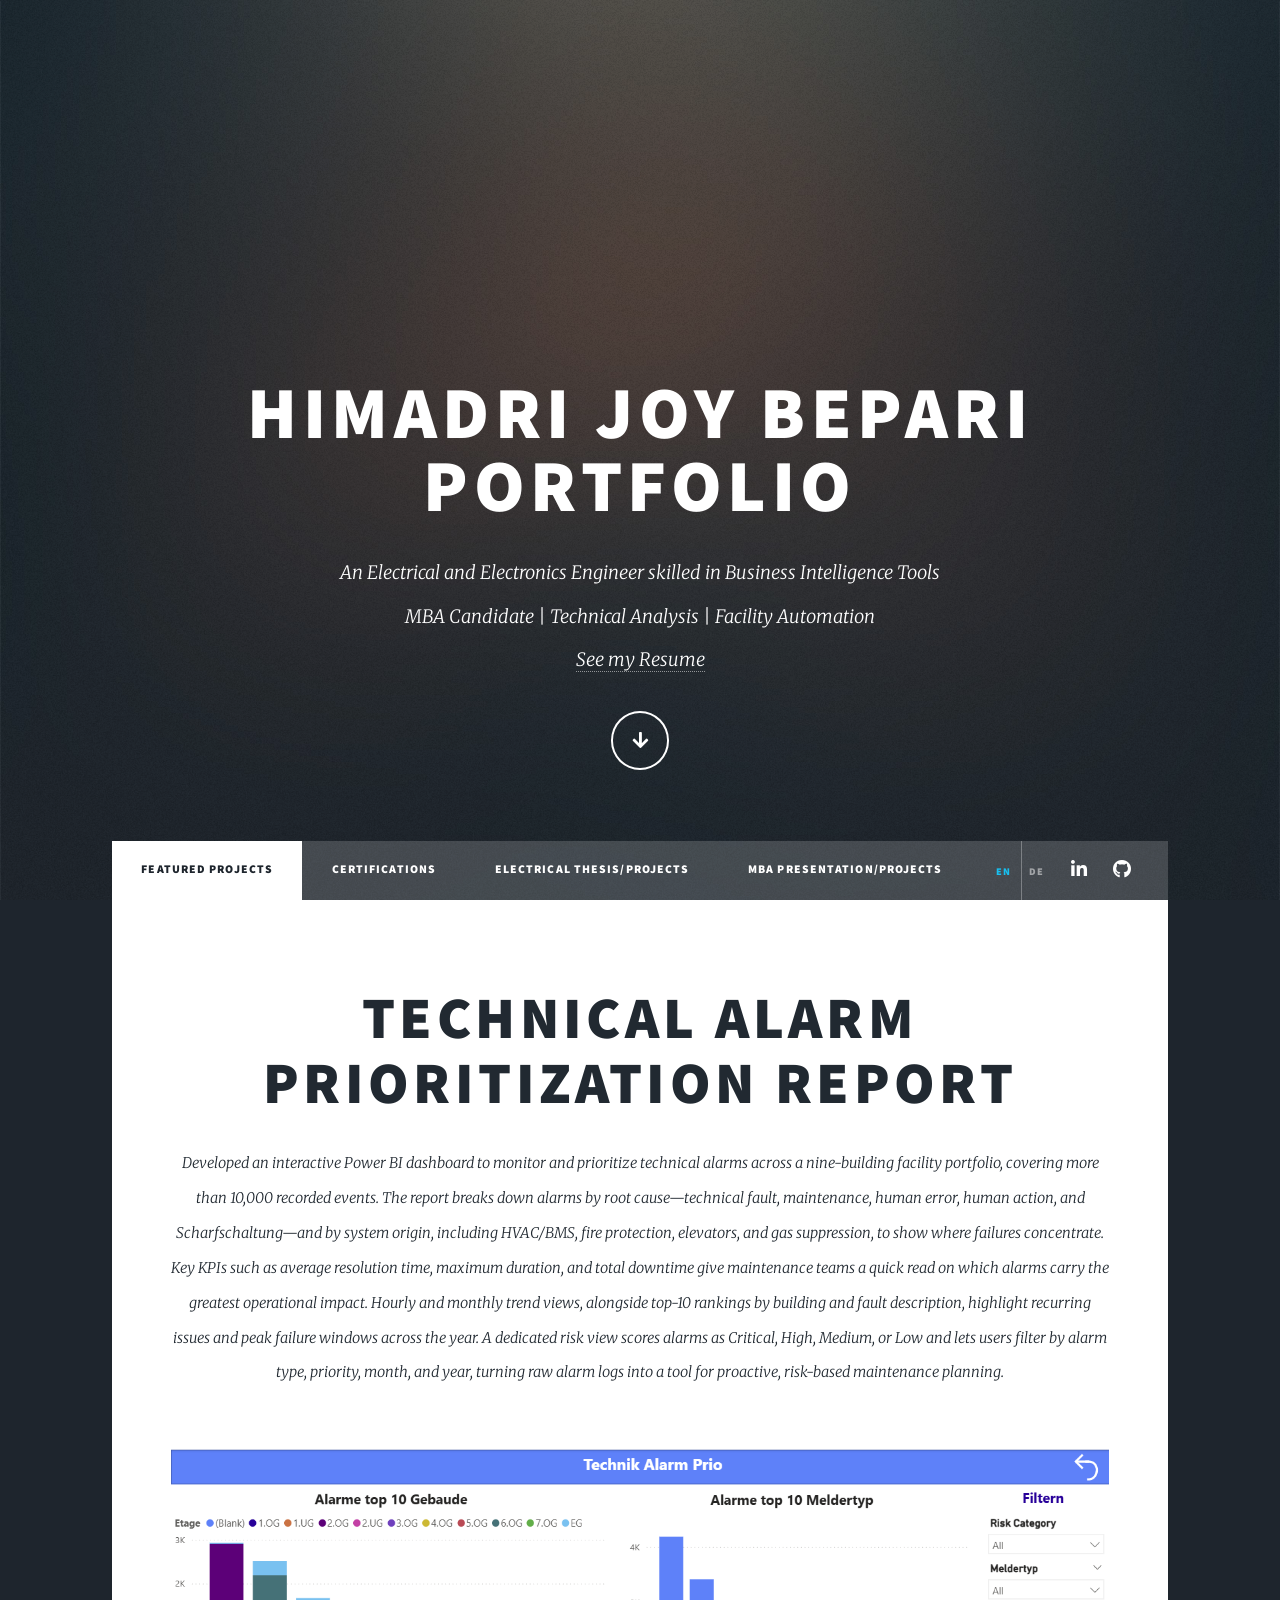
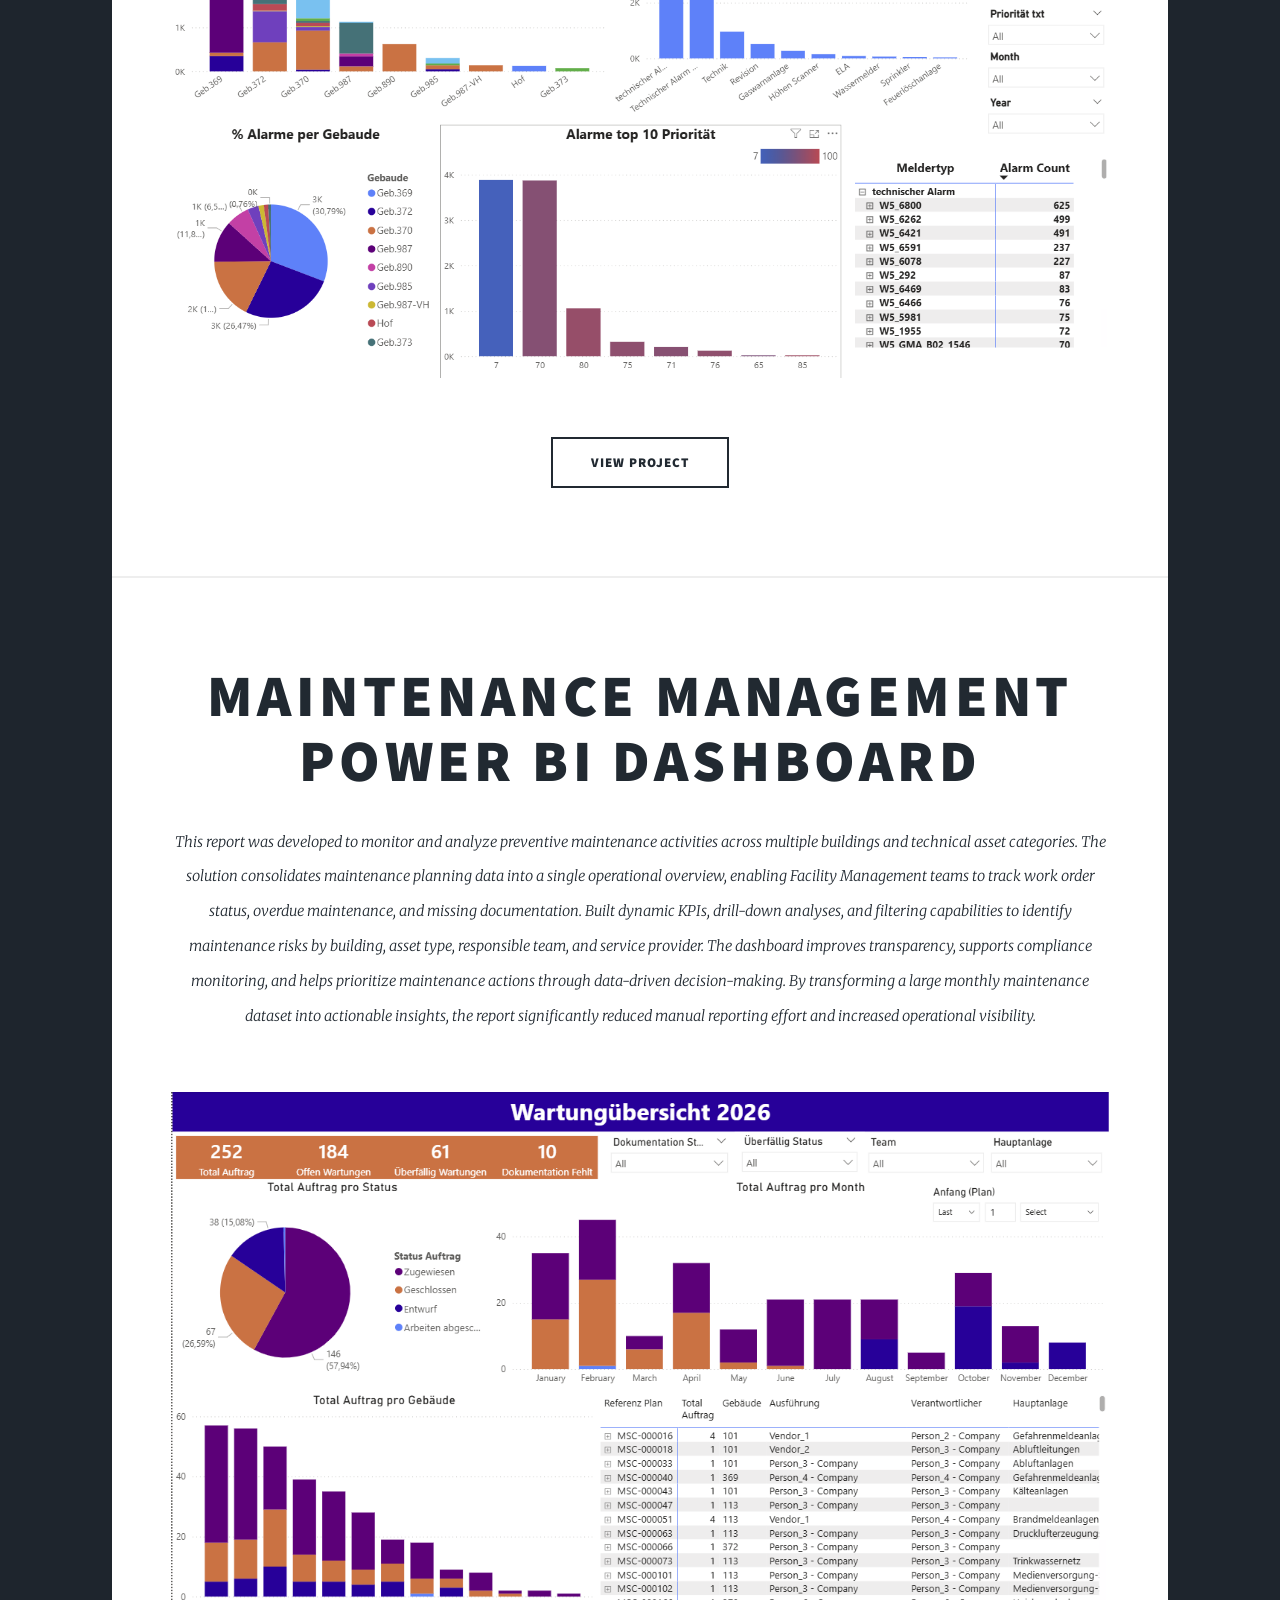
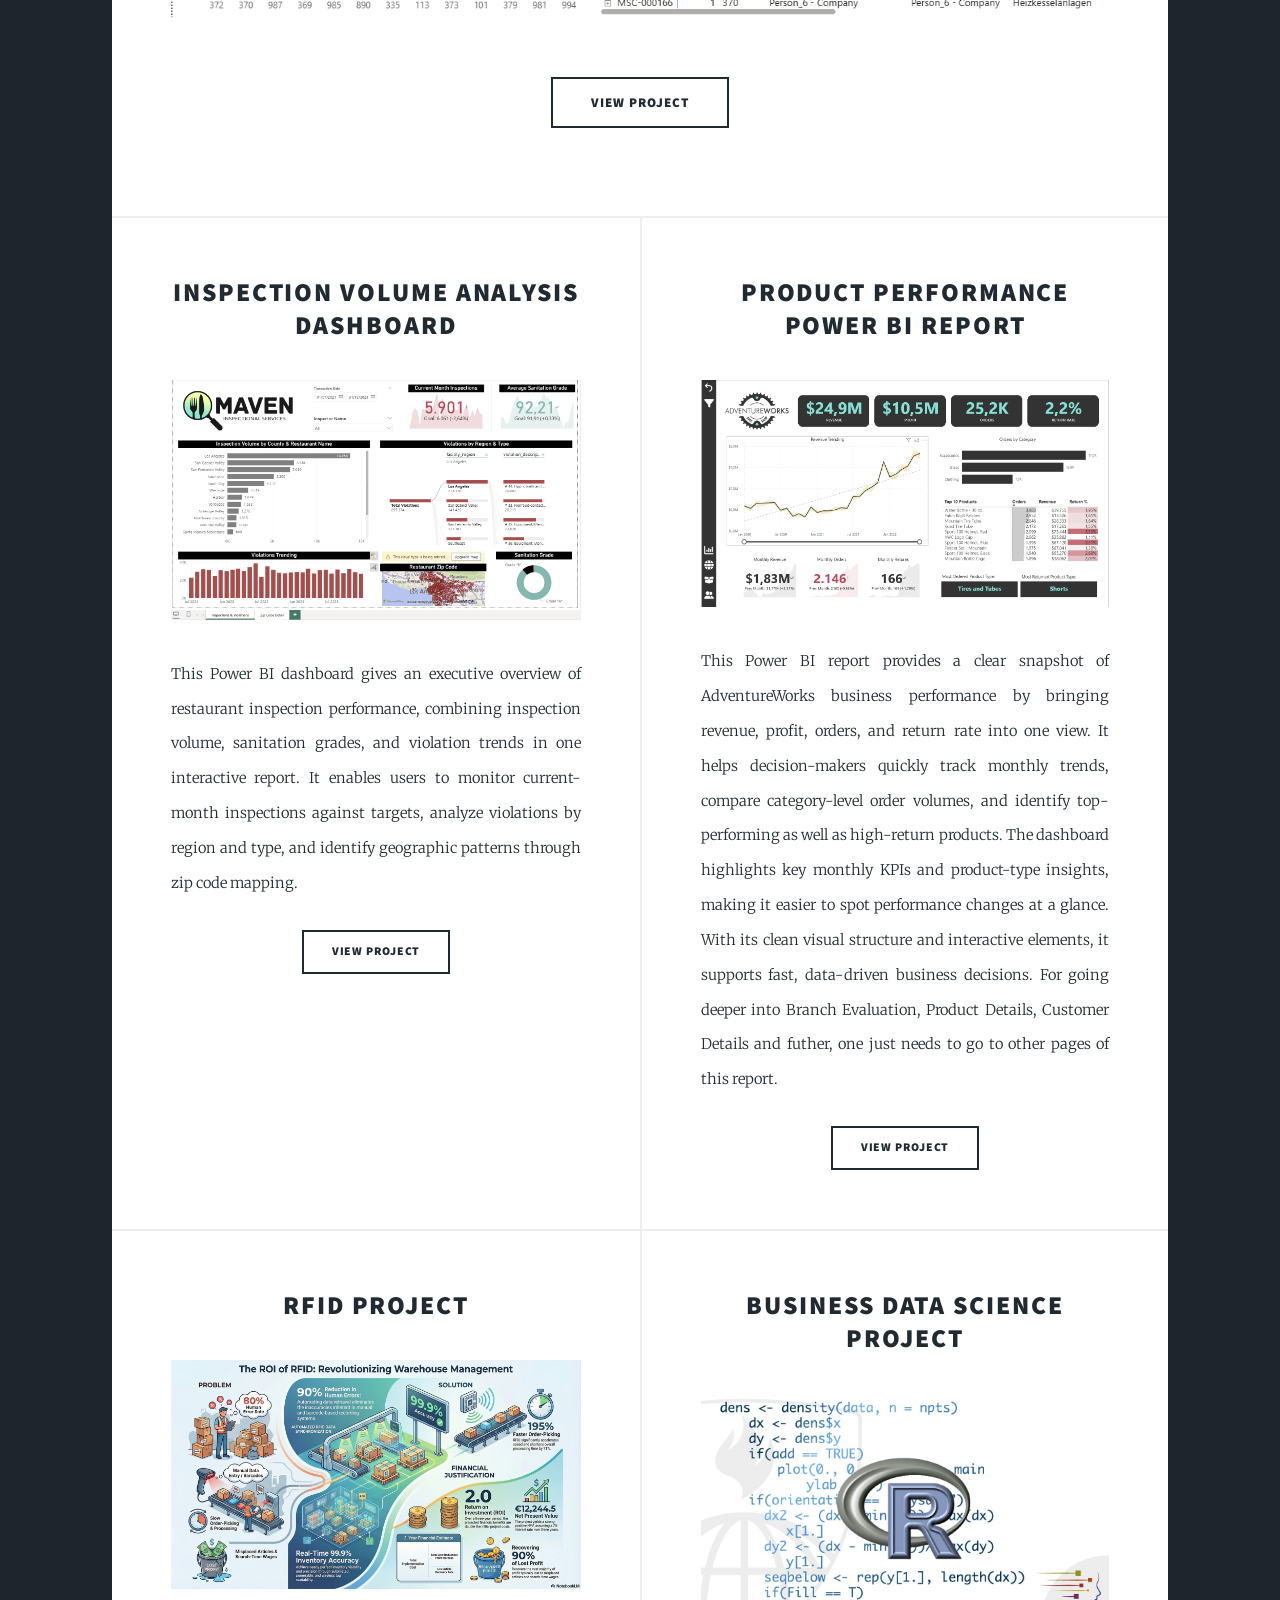
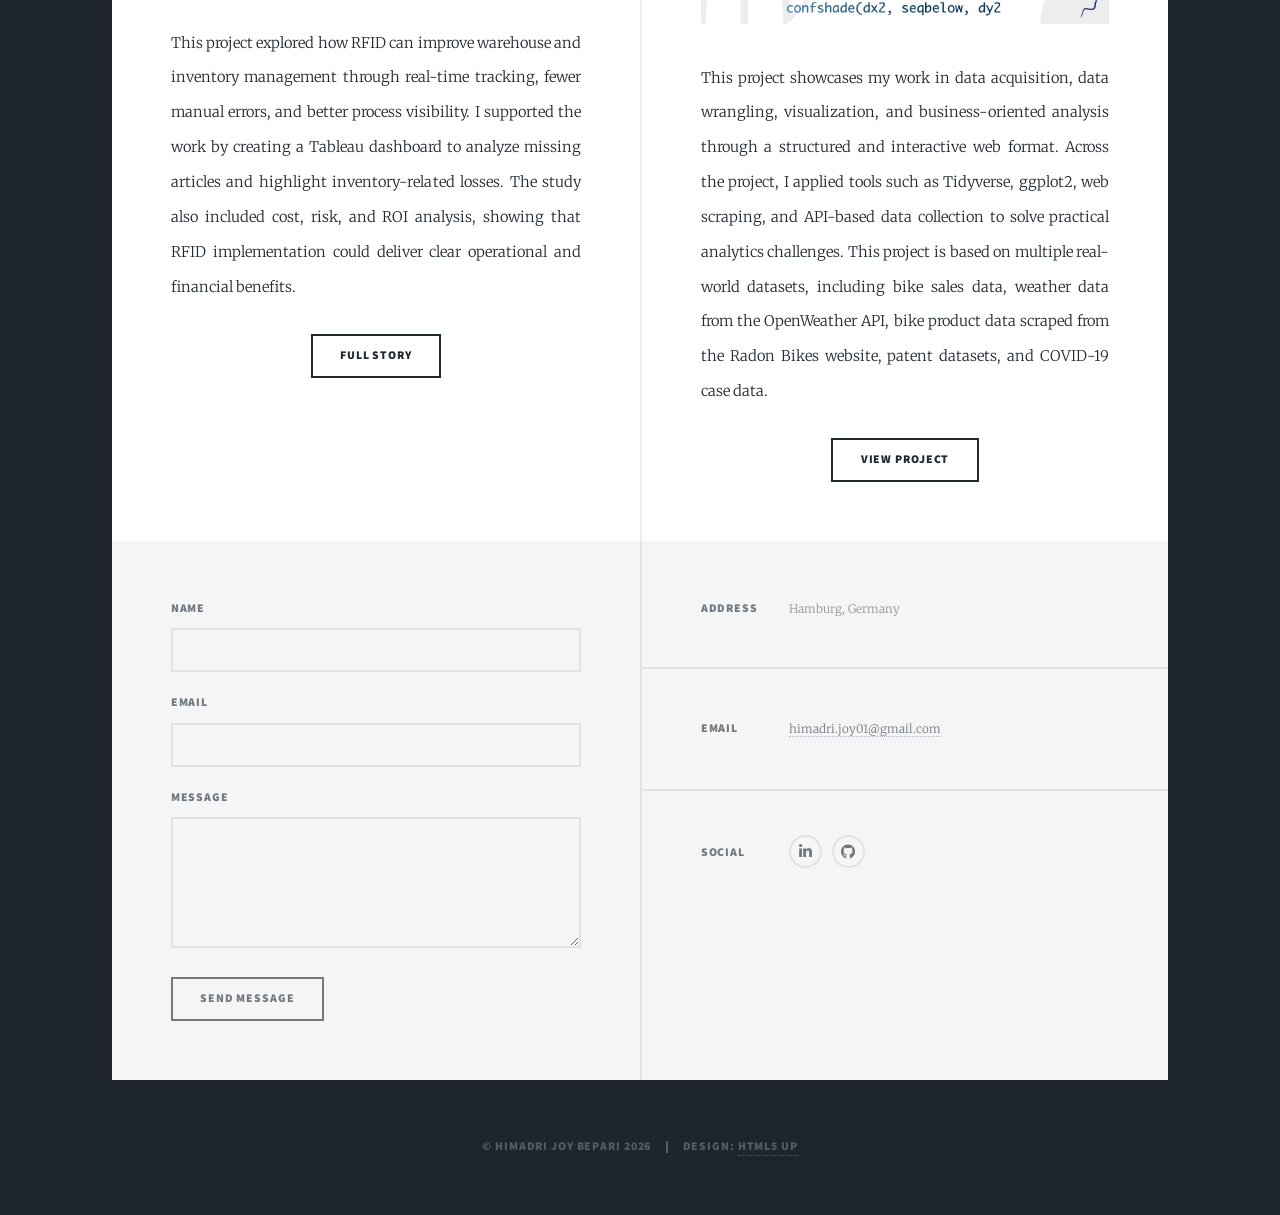
==== commit 8aa43c79: "new powerbi project uploaded to portfolio" ====
--- a/index.html
+++ b/index.html
@@ -14,7 +14,7 @@
 		<meta property="og:description" content="Portfolio of Himadri Joy Bepari — Electrical and Electronics Engineer and MBA candidate. Featured Power BI, RFID, and business data science projects." />
 		<meta property="og:type" content="website" />
 		<meta property="og:url" content="https://himjoy.github.io/joyport.github.io/index.html" />
-		<meta property="og:image" content="https://himjoy.github.io/joyport.github.io/images/powerbi_maintenance.png" />
+		<meta property="og:image" content="https://himjoy.github.io/joyport.github.io/images/Tech1.png" />
 		<link rel="stylesheet" href="assets/css/main.css" />
 		<noscript><link rel="stylesheet" href="assets/css/noscript.css" /></noscript>
 	</head>
@@ -65,11 +65,23 @@
 						<!-- Featured Post -->
 							<article class="post featured">
 								<header class="major">
+									<h2><a href="https://github.com/HimJoy/PowerBI/tree/main/Technical%20ALarm"><span data-i18n="p5_title">Technical Alarm Prioritization Report</span></a></h2>
+									<p data-i18n="p5_desc">Developed an interactive Power BI dashboard to monitor and prioritize technical alarms across a nine-building facility portfolio, covering more than 10,000 recorded events. The report breaks down alarms by root cause—technical fault, maintenance, human error, human action, and Scharfschaltung—and by system origin, including HVAC/BMS, fire protection, elevators, and gas suppression, to show where failures concentrate. Key KPIs such as average resolution time, maximum duration, and total downtime give maintenance teams a quick read on which alarms carry the greatest operational impact. Hourly and monthly trend views, alongside top-10 rankings by building and fault description, highlight recurring issues and peak failure windows across the year. A dedicated risk view scores alarms as Critical, High, Medium, or Low and lets users filter by alarm type, priority, month, and year, turning raw alarm logs into a tool for proactive, risk-based maintenance planning.</p>
+								</header>
+								<a href="https://github.com/HimJoy/PowerBI/tree/main/Technical%20ALarm" class="image main hover-cycle" data-images="images/Tech1.png,images/Tech2.png,images/Tech3.png,images/Tech4.png"><img src="images/Tech1.png" alt="Power BI dashboard prioritizing technical alarms by root cause, system origin, and risk level across a nine-building portfolio" /></a>
+								<ul class="actions special">
+									<li><a href="https://github.com/HimJoy/PowerBI/tree/main/Technical%20ALarm" class="button large" data-i18n="btn_view">View Project</a></li>
+								</ul>
+							</article>
+
+						<!-- Featured Post -->
+							<article class="post featured">
+								<header class="major">
 									<h2><a href="https://github.com/HimJoy/PowerBI/tree/main/version%20anym"><span data-i18n="p4_title1">Maintenance Management</span> <br />
 									<span data-i18n="p4_title2">Power BI Dashboard</span></a></h2>
 									<p data-i18n="p4_desc">This report was developed to monitor and analyze preventive maintenance activities across multiple buildings and technical asset categories. The solution consolidates maintenance planning data into a single operational overview, enabling Facility Management teams to track work order status, overdue maintenance, and missing documentation. Built dynamic KPIs, drill-down analyses, and filtering capabilities to identify maintenance risks by building, asset type, responsible team, and service provider. The dashboard improves transparency, supports compliance monitoring, and helps prioritize maintenance actions through data-driven decision-making. By transforming a large monthly maintenance dataset into actionable insights, the report significantly reduced manual reporting effort and increased operational visibility.</p>
 								</header>
-								<a href="https://github.com/HimJoy/PowerBI/tree/main/version%20anym" class="image main"><img src="images/powerbi_maintenance.png" alt="Power BI dashboard showing maintenance work order status, overdue maintenance, and documentation compliance across buildings" /></a>
+								<a href="https://github.com/HimJoy/PowerBI/tree/main/version%20anym" class="image main hover-cycle" data-images="images/powerbi_maintenance.png,images/wartung%202.png"><img src="images/powerbi_maintenance.png" alt="Power BI dashboard showing maintenance work order status, overdue maintenance, and documentation compliance across buildings" /></a>
 								<ul class="actions special">
 									<li><a href="https://github.com/HimJoy/PowerBI/tree/main/version%20anym" class="button large" data-i18n="btn_view">View Project</a></li>
 								</ul>
@@ -203,7 +215,9 @@
 						p3_title: "RFID Project",
 						p4_title1: "Maintenance Management",
 						p4_title2: "Power BI Dashboard",
-						p4_desc: "This report was developed to monitor and analyze preventive maintenance activities across multiple buildings and technical asset categories. The solution consolidates maintenance planning data into a single operational overview, enabling Facility Management teams to track work order status, overdue maintenance, and missing documentation. Built dynamic KPIs, drill-down analyses, and filtering capabilities to identify maintenance risks by building, asset type, responsible team, and service provider. The dashboard improves transparency, supports compliance monitoring, and helps prioritize maintenance actions through data-driven decision-making. By transforming a large monthly maintenance dataset into actionable insights, the report significantly reduced manual reporting effort and increased operational visibility."
+						p4_desc: "This report was developed to monitor and analyze preventive maintenance activities across multiple buildings and technical asset categories. The solution consolidates maintenance planning data into a single operational overview, enabling Facility Management teams to track work order status, overdue maintenance, and missing documentation. Built dynamic KPIs, drill-down analyses, and filtering capabilities to identify maintenance risks by building, asset type, responsible team, and service provider. The dashboard improves transparency, supports compliance monitoring, and helps prioritize maintenance actions through data-driven decision-making. By transforming a large monthly maintenance dataset into actionable insights, the report significantly reduced manual reporting effort and increased operational visibility.",
+						p5_title: "Technical Alarm Prioritization Report",
+						p5_desc: "Developed an interactive Power BI dashboard to monitor and prioritize technical alarms across a nine-building facility portfolio, covering more than 10,000 recorded events. The report breaks down alarms by root cause—technical fault, maintenance, human error, human action, and Scharfschaltung—and by system origin, including HVAC/BMS, fire protection, elevators, and gas suppression, to show where failures concentrate. Key KPIs such as average resolution time, maximum duration, and total downtime give maintenance teams a quick read on which alarms carry the greatest operational impact. Hourly and monthly trend views, alongside top-10 rankings by building and fault description, highlight recurring issues and peak failure windows across the year. A dedicated risk view scores alarms as Critical, High, Medium, or Low and lets users filter by alarm type, priority, month, and year, turning raw alarm logs into a tool for proactive, risk-based maintenance planning."
 					},
 					de: {
 						hero_tagline1: "Elektroingenieur mit Schwerpunkt Business-Intelligence-Tools",
@@ -220,11 +234,42 @@
 						p3_title: "RFID-Projekt",
 						p4_title1: "Instandhaltungsmanagement",
 						p4_title2: "Power-BI-Dashboard",
-						p4_desc: "Dieser Report wurde entwickelt, um vorbeugende Instandhaltungsmaßnahmen über mehrere Gebäude und technische Anlagenkategorien hinweg zu überwachen und zu analysieren. Die Lösung konsolidiert Wartungsplanungsdaten in einer einzigen operativen Übersicht und ermöglicht es Facility-Management-Teams, den Status von Arbeitsaufträgen, überfällige Wartungen und fehlende Dokumentation zu verfolgen. Es wurden dynamische KPIs, Drill-down-Analysen und Filterfunktionen entwickelt, um Wartungsrisiken nach Gebäude, Anlagentyp, verantwortlichem Team und Dienstleister zu identifizieren. Das Dashboard verbessert die Transparenz, unterstützt die Compliance-Überwachung und hilft, Wartungsmaßnahmen datengestützt zu priorisieren. Durch die Umwandlung eines umfangreichen monatlichen Wartungsdatensatzes in verwertbare Erkenntnisse reduzierte der Report den manuellen Berichtsaufwand erheblich und erhöhte die operative Transparenz."
+						p4_desc: "Dieser Report wurde entwickelt, um vorbeugende Instandhaltungsmaßnahmen über mehrere Gebäude und technische Anlagenkategorien hinweg zu überwachen und zu analysieren. Die Lösung konsolidiert Wartungsplanungsdaten in einer einzigen operativen Übersicht und ermöglicht es Facility-Management-Teams, den Status von Arbeitsaufträgen, überfällige Wartungen und fehlende Dokumentation zu verfolgen. Es wurden dynamische KPIs, Drill-down-Analysen und Filterfunktionen entwickelt, um Wartungsrisiken nach Gebäude, Anlagentyp, verantwortlichem Team und Dienstleister zu identifizieren. Das Dashboard verbessert die Transparenz, unterstützt die Compliance-Überwachung und hilft, Wartungsmaßnahmen datengestützt zu priorisieren. Durch die Umwandlung eines umfangreichen monatlichen Wartungsdatensatzes in verwertbare Erkenntnisse reduzierte der Report den manuellen Berichtsaufwand erheblich und erhöhte die operative Transparenz.",
+						p5_title: "Bericht zur Priorisierung technischer Alarme",
+						p5_desc: "Entwicklung eines interaktiven Power-BI-Dashboards zur Überwachung und Priorisierung technischer Alarme über ein Portfolio von neun Gebäuden hinweg, das mehr als 10.000 erfasste Ereignisse umfasst. Der Report gliedert Alarme nach Ursache – technischer Fehler, Wartung, menschlicher Fehler, menschliche Handlung und Scharfschaltung – sowie nach Systemherkunft, darunter HLK/GLT, Brandschutz, Aufzüge und Gaslöschanlagen, um Häufungspunkte von Störungen sichtbar zu machen. Zentrale KPIs wie durchschnittliche Behebungszeit, maximale Dauer und Gesamtausfallzeit geben Instandhaltungsteams einen schnellen Überblick darüber, welche Alarme die größten betrieblichen Auswirkungen haben. Stündliche und monatliche Trendansichten sowie Top-10-Rankings nach Gebäude und Fehlerbeschreibung zeigen wiederkehrende Probleme und Spitzenzeiten im Jahresverlauf. Eine eigene Risikoansicht bewertet Alarme als Kritisch, Hoch, Mittel oder Niedrig und ermöglicht das Filtern nach Alarmtyp, Priorität, Monat und Jahr – so werden rohe Alarmprotokolle zu einem Werkzeug für proaktive, risikobasierte Wartungsplanung."
 					}
 				};
 			</script>
 			<script src="assets/js/i18n.js"></script>
 
+			<script>
+				document.querySelectorAll('.hover-cycle').forEach(function (el) {
+					var images = el.getAttribute('data-images').split(',');
+					var img = el.querySelector('img');
+					var index = 0;
+					var timer = null;
+
+					images.forEach(function (src) {
+						var preload = new Image();
+						preload.src = src;
+					});
+
+					el.addEventListener('mouseenter', function () {
+						clearInterval(timer);
+						index = 0;
+						timer = setInterval(function () {
+							index = (index + 1) % images.length;
+							img.src = images[index];
+						}, 900);
+					});
+
+					el.addEventListener('mouseleave', function () {
+						clearInterval(timer);
+						index = 0;
+						img.src = images[0];
+					});
+				});
+			</script>
+
 	</body>
 </html>
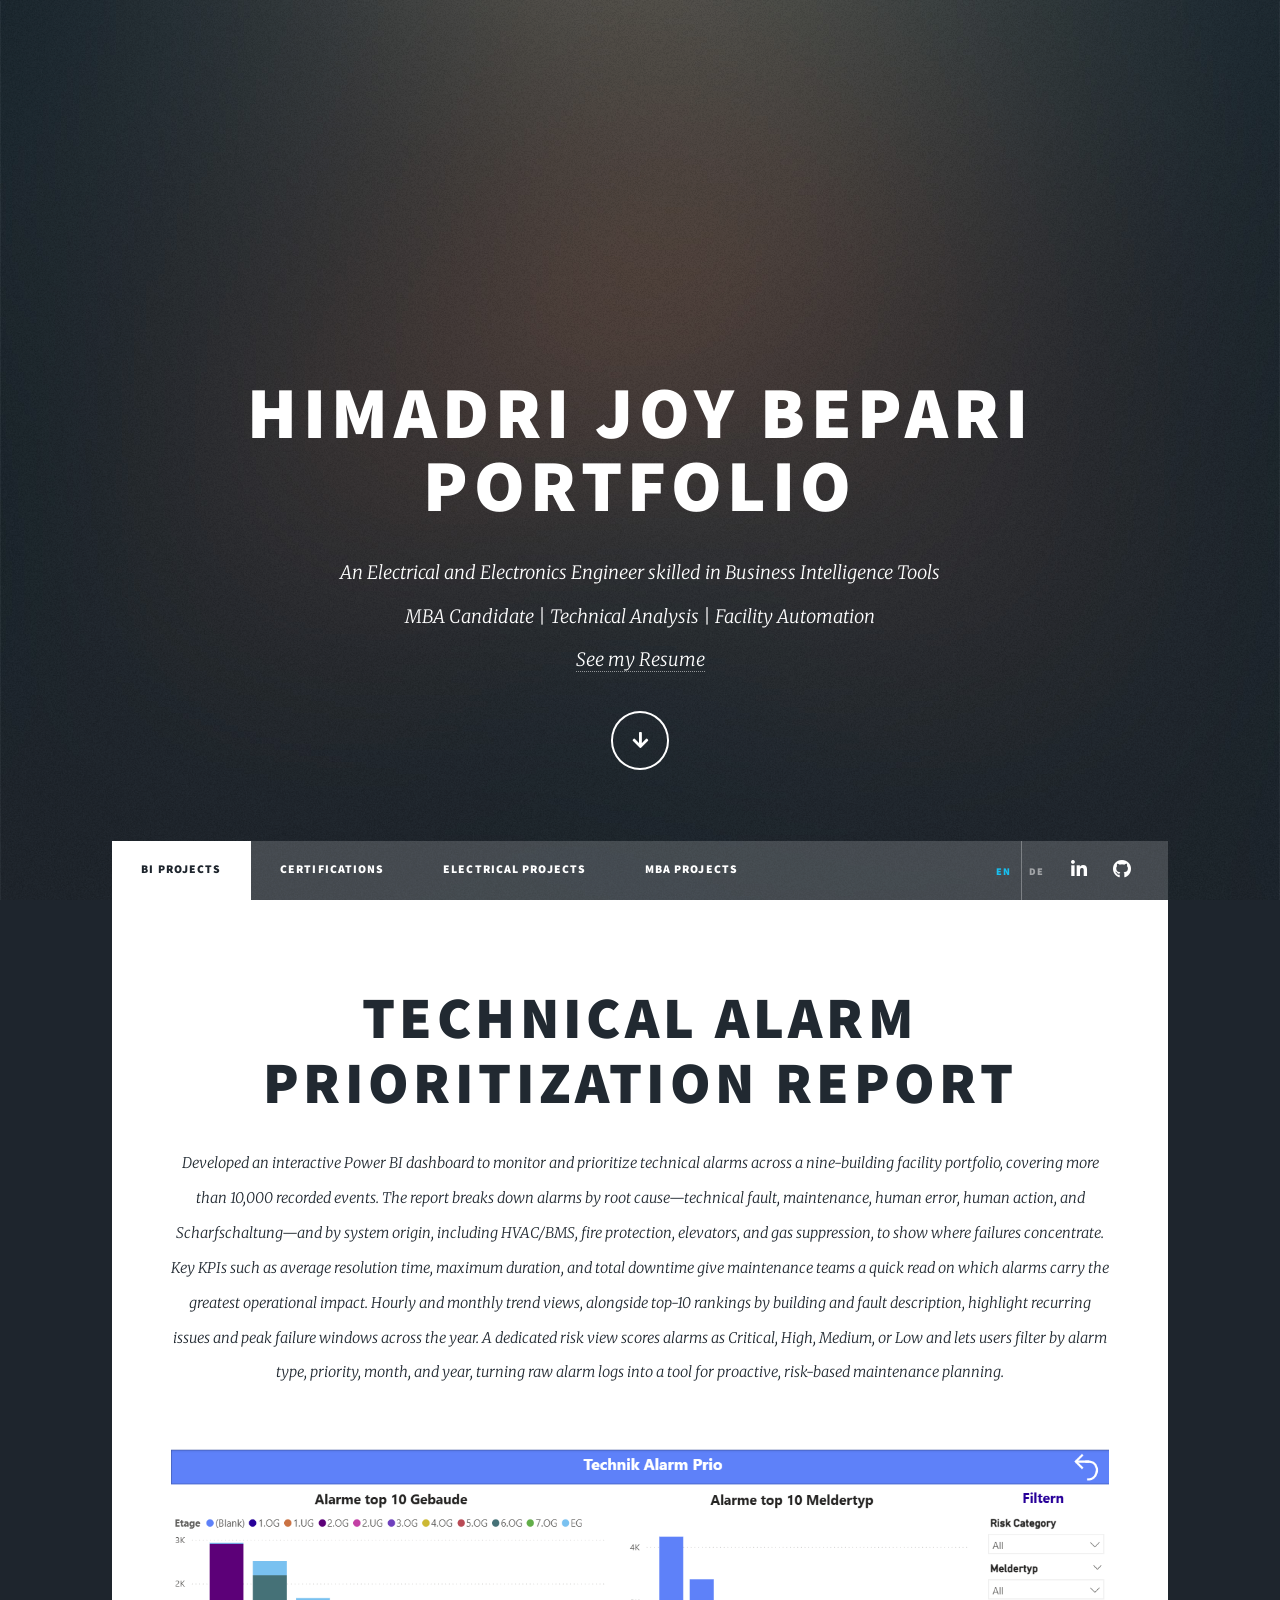
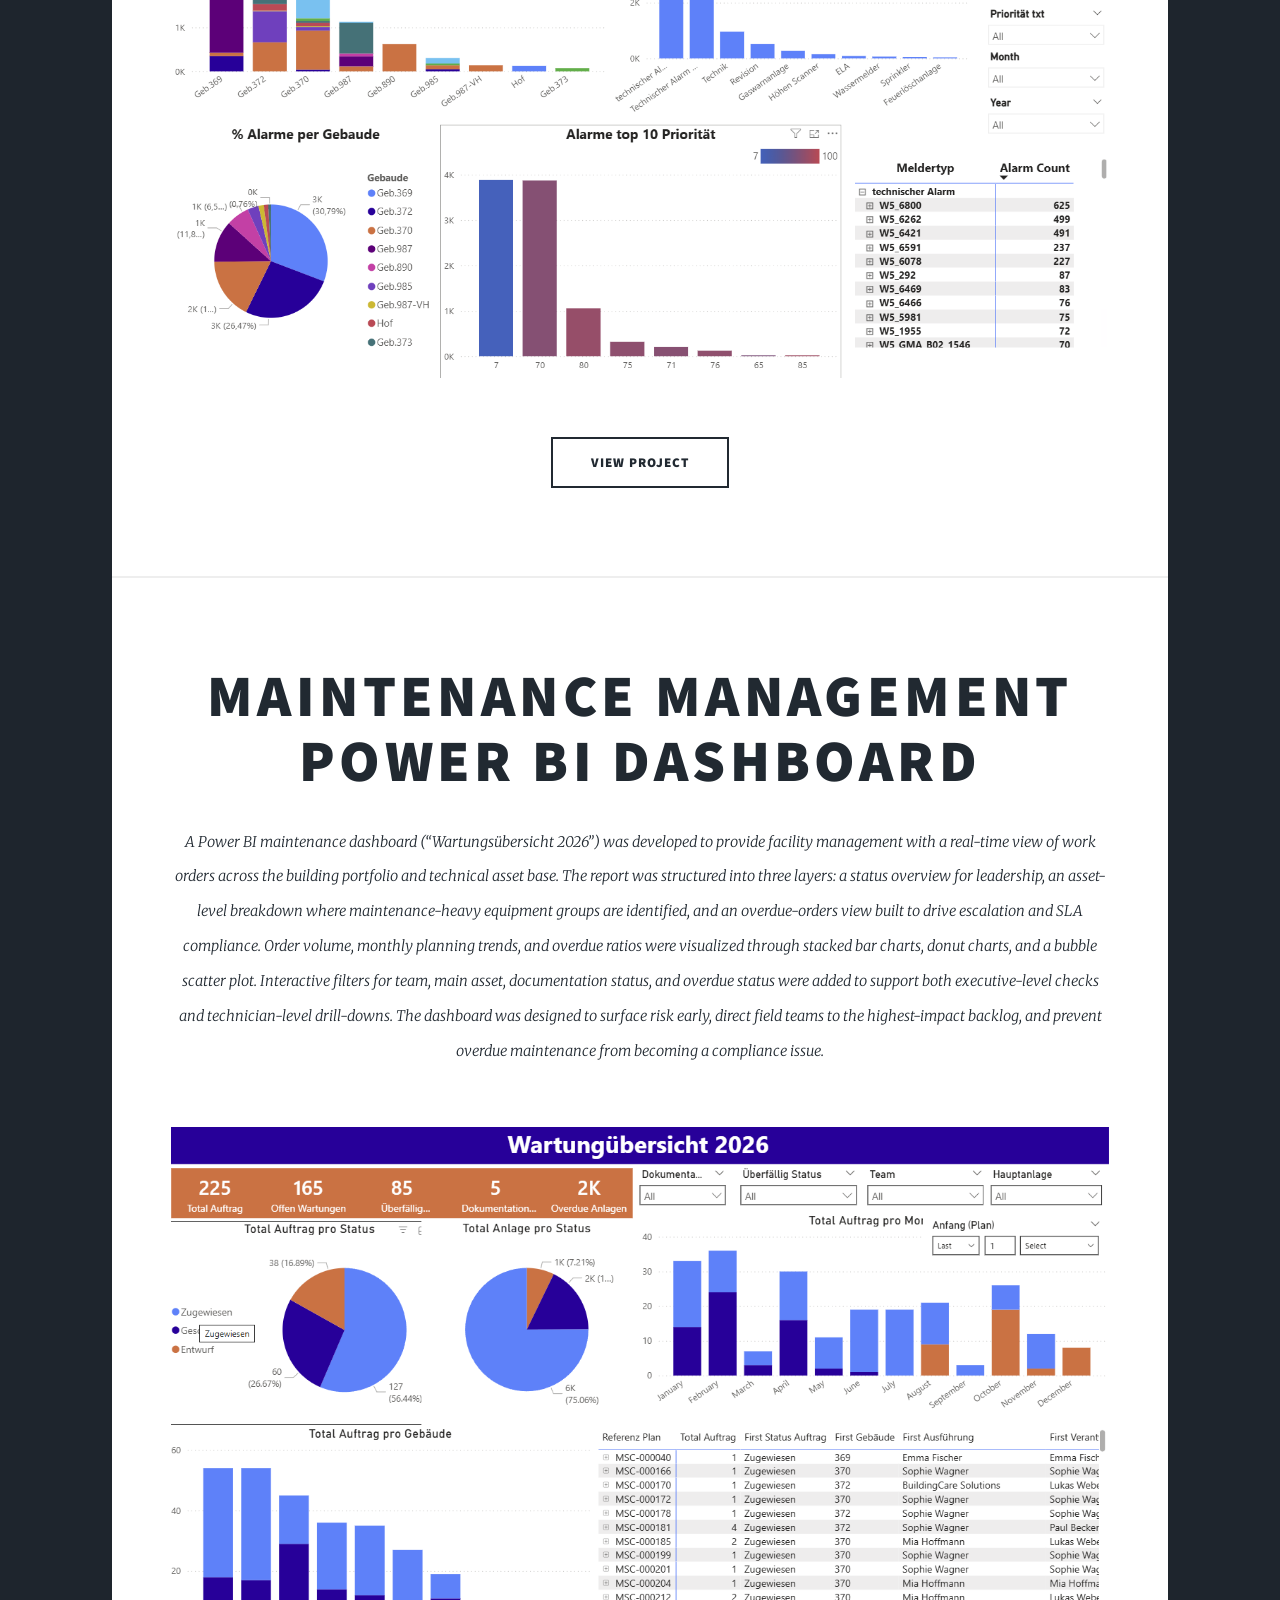
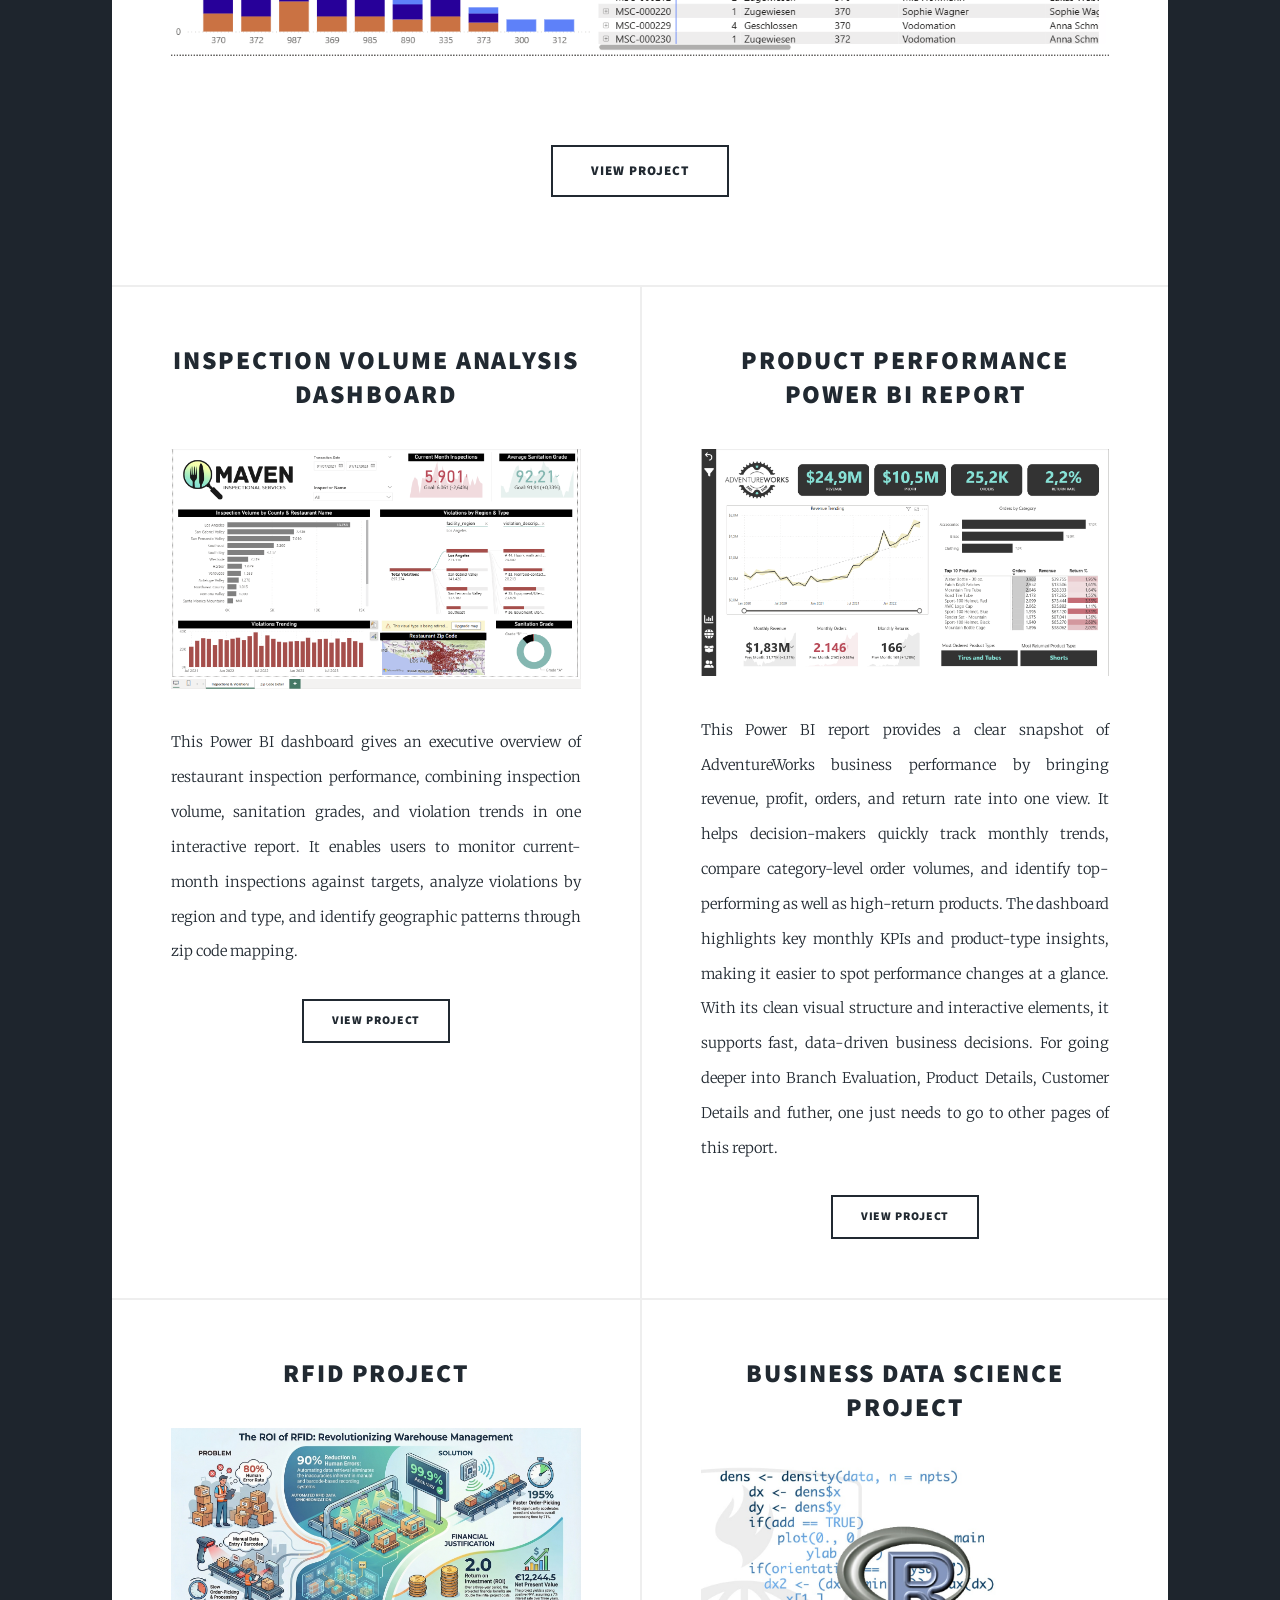
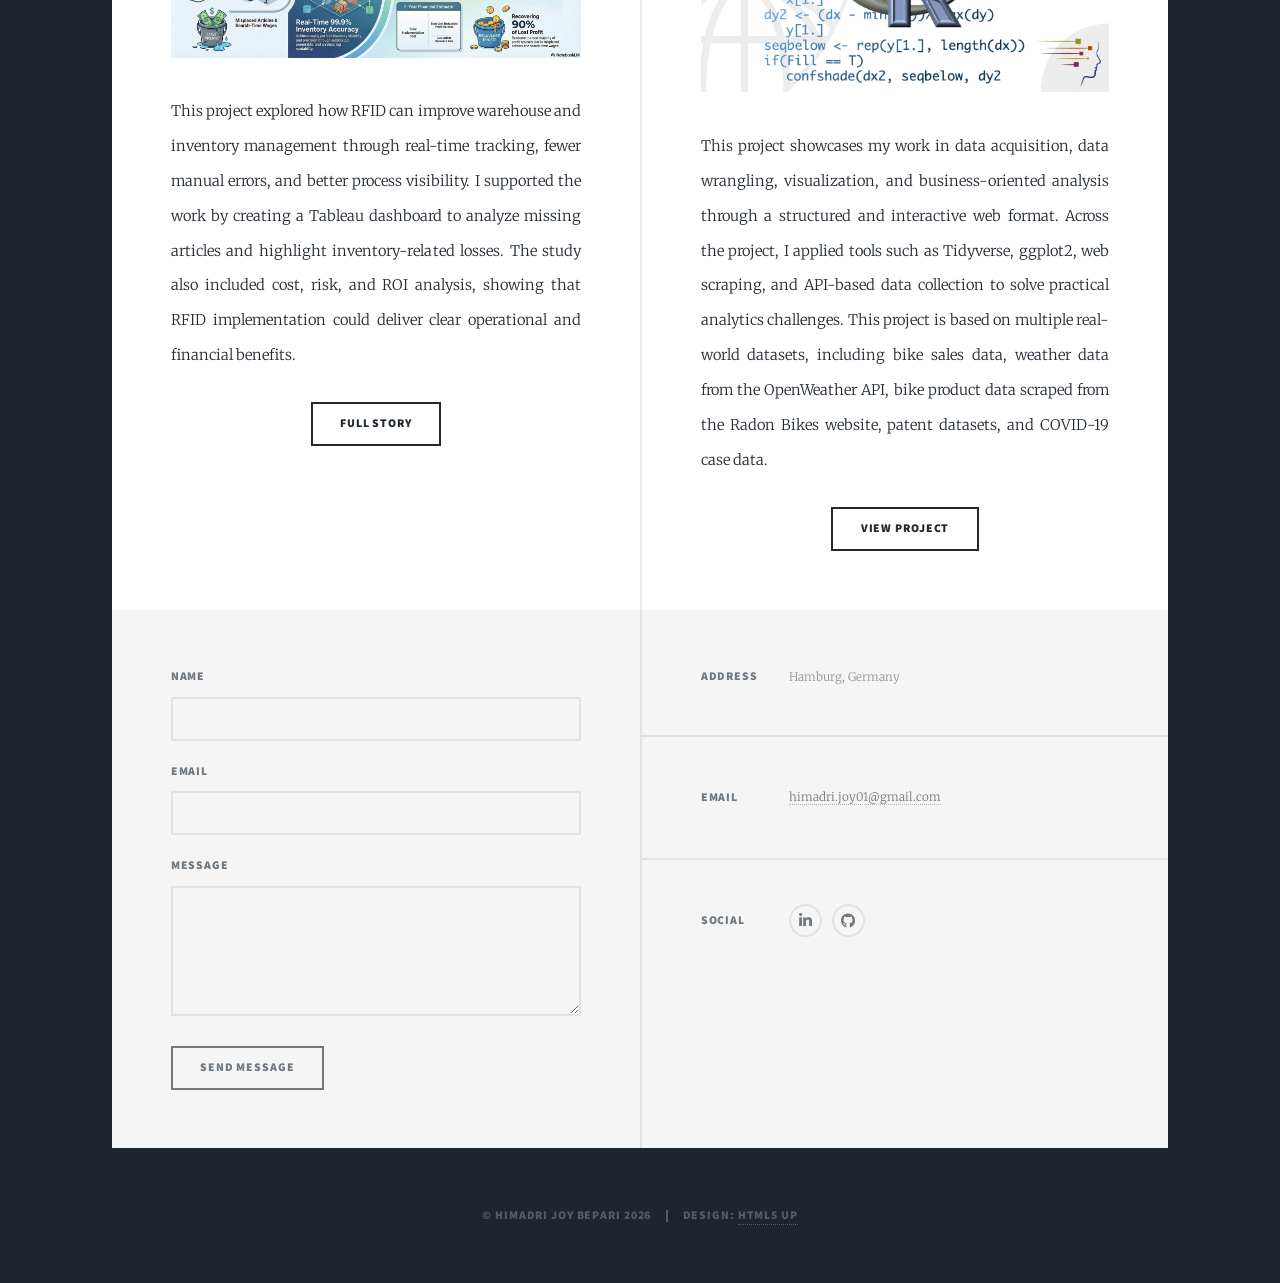
==== commit f9542bd6: "Update Maintenance Management Power BI Dashboard project Replaces the description with details about" ====
--- a/index.html
+++ b/index.html
@@ -79,9 +79,9 @@
 								<header class="major">
 									<h2><a href="https://github.com/HimJoy/PowerBI/tree/main/version%20anym"><span data-i18n="p4_title1">Maintenance Management</span> <br />
 									<span data-i18n="p4_title2">Power BI Dashboard</span></a></h2>
-									<p data-i18n="p4_desc">This report was developed to monitor and analyze preventive maintenance activities across multiple buildings and technical asset categories. The solution consolidates maintenance planning data into a single operational overview, enabling Facility Management teams to track work order status, overdue maintenance, and missing documentation. Built dynamic KPIs, drill-down analyses, and filtering capabilities to identify maintenance risks by building, asset type, responsible team, and service provider. The dashboard improves transparency, supports compliance monitoring, and helps prioritize maintenance actions through data-driven decision-making. By transforming a large monthly maintenance dataset into actionable insights, the report significantly reduced manual reporting effort and increased operational visibility.</p>
+									<p data-i18n="p4_desc">A Power BI maintenance dashboard (“Wartungsübersicht 2026”) was developed to provide facility management with a real-time view of work orders across the building portfolio and technical asset base. The report was structured into three layers: a status overview for leadership, an asset-level breakdown where maintenance-heavy equipment groups are identified, and an overdue-orders view built to drive escalation and SLA compliance. Order volume, monthly planning trends, and overdue ratios were visualized through stacked bar charts, donut charts, and a bubble scatter plot. Interactive filters for team, main asset, documentation status, and overdue status were added to support both executive-level checks and technician-level drill-downs. The dashboard was designed to surface risk early, direct field teams to the highest-impact backlog, and prevent overdue maintenance from becoming a compliance issue.</p>
 								</header>
-								<a href="https://github.com/HimJoy/PowerBI/tree/main/version%20anym" class="image main hover-cycle" data-images="images/powerbi_maintenance.png,images/wartung%202.png"><img src="images/powerbi_maintenance.png" alt="Power BI dashboard showing maintenance work order status, overdue maintenance, and documentation compliance across buildings" /></a>
+								<a href="https://github.com/HimJoy/PowerBI/tree/main/version%20anym" class="image main hover-cycle" data-images="images/Overview.png,images/Anlage.png,images/uberfallig.png"><img src="images/Overview.png" alt="Power BI Wartungsübersicht 2026 dashboard showing status overview, asset-level maintenance breakdown, and overdue work orders" /></a>
 								<ul class="actions special">
 									<li><a href="https://github.com/HimJoy/PowerBI/tree/main/version%20anym" class="button large" data-i18n="btn_view">View Project</a></li>
 								</ul>
@@ -215,7 +215,7 @@
 						p3_title: "RFID Project",
 						p4_title1: "Maintenance Management",
 						p4_title2: "Power BI Dashboard",
-						p4_desc: "This report was developed to monitor and analyze preventive maintenance activities across multiple buildings and technical asset categories. The solution consolidates maintenance planning data into a single operational overview, enabling Facility Management teams to track work order status, overdue maintenance, and missing documentation. Built dynamic KPIs, drill-down analyses, and filtering capabilities to identify maintenance risks by building, asset type, responsible team, and service provider. The dashboard improves transparency, supports compliance monitoring, and helps prioritize maintenance actions through data-driven decision-making. By transforming a large monthly maintenance dataset into actionable insights, the report significantly reduced manual reporting effort and increased operational visibility.",
+						p4_desc: "A Power BI maintenance dashboard (“Wartungsübersicht 2026”) was developed to provide facility management with a real-time view of work orders across the building portfolio and technical asset base. The report was structured into three layers: a status overview for leadership, an asset-level breakdown where maintenance-heavy equipment groups are identified, and an overdue-orders view built to drive escalation and SLA compliance. Order volume, monthly planning trends, and overdue ratios were visualized through stacked bar charts, donut charts, and a bubble scatter plot. Interactive filters for team, main asset, documentation status, and overdue status were added to support both executive-level checks and technician-level drill-downs. The dashboard was designed to surface risk early, direct field teams to the highest-impact backlog, and prevent overdue maintenance from becoming a compliance issue.",
 						p5_title: "Technical Alarm Prioritization Report",
 						p5_desc: "Developed an interactive Power BI dashboard to monitor and prioritize technical alarms across a nine-building facility portfolio, covering more than 10,000 recorded events. The report breaks down alarms by root cause—technical fault, maintenance, human error, human action, and Scharfschaltung—and by system origin, including HVAC/BMS, fire protection, elevators, and gas suppression, to show where failures concentrate. Key KPIs such as average resolution time, maximum duration, and total downtime give maintenance teams a quick read on which alarms carry the greatest operational impact. Hourly and monthly trend views, alongside top-10 rankings by building and fault description, highlight recurring issues and peak failure windows across the year. A dedicated risk view scores alarms as Critical, High, Medium, or Low and lets users filter by alarm type, priority, month, and year, turning raw alarm logs into a tool for proactive, risk-based maintenance planning."
 					},
@@ -234,7 +234,7 @@
 						p3_title: "RFID-Projekt",
 						p4_title1: "Instandhaltungsmanagement",
 						p4_title2: "Power-BI-Dashboard",
-						p4_desc: "Dieser Report wurde entwickelt, um vorbeugende Instandhaltungsmaßnahmen über mehrere Gebäude und technische Anlagenkategorien hinweg zu überwachen und zu analysieren. Die Lösung konsolidiert Wartungsplanungsdaten in einer einzigen operativen Übersicht und ermöglicht es Facility-Management-Teams, den Status von Arbeitsaufträgen, überfällige Wartungen und fehlende Dokumentation zu verfolgen. Es wurden dynamische KPIs, Drill-down-Analysen und Filterfunktionen entwickelt, um Wartungsrisiken nach Gebäude, Anlagentyp, verantwortlichem Team und Dienstleister zu identifizieren. Das Dashboard verbessert die Transparenz, unterstützt die Compliance-Überwachung und hilft, Wartungsmaßnahmen datengestützt zu priorisieren. Durch die Umwandlung eines umfangreichen monatlichen Wartungsdatensatzes in verwertbare Erkenntnisse reduzierte der Report den manuellen Berichtsaufwand erheblich und erhöhte die operative Transparenz.",
+						p4_desc: "Ein Power-BI-Wartungsdashboard („Wartungsübersicht 2026“) wurde entwickelt, um dem Facility Management einen Echtzeit-Überblick über Arbeitsaufträge im gesamten Gebäudeportfolio und Anlagenbestand zu geben. Der Report gliedert sich in drei Ebenen: eine Statusübersicht für die Führungsebene, eine Aufschlüsselung auf Anlagenebene zur Identifikation wartungsintensiver Anlagengruppen sowie eine Ansicht überfälliger Aufträge zur Steuerung von Eskalationen und SLA-Einhaltung. Auftragsvolumen, monatliche Planungstrends und Überfälligkeitsquoten wurden mit gestapelten Balkendiagrammen, Donut-Charts und einem Bubble-Scatter-Plot visualisiert. Interaktive Filter nach Team, Hauptanlage, Dokumentationsstatus und Überfälligkeitsstatus unterstützen sowohl Prüfungen auf Führungsebene als auch Drill-downs auf Techniker-Ebene. Das Dashboard wurde entwickelt, um Risiken frühzeitig sichtbar zu machen, Außendienstteams auf den wirkungsvollsten Rückstand zu lenken und zu verhindern, dass überfällige Wartungen zu einem Compliance-Problem werden.",
 						p5_title: "Bericht zur Priorisierung technischer Alarme",
 						p5_desc: "Entwicklung eines interaktiven Power-BI-Dashboards zur Überwachung und Priorisierung technischer Alarme über ein Portfolio von neun Gebäuden hinweg, das mehr als 10.000 erfasste Ereignisse umfasst. Der Report gliedert Alarme nach Ursache – technischer Fehler, Wartung, menschlicher Fehler, menschliche Handlung und Scharfschaltung – sowie nach Systemherkunft, darunter HLK/GLT, Brandschutz, Aufzüge und Gaslöschanlagen, um Häufungspunkte von Störungen sichtbar zu machen. Zentrale KPIs wie durchschnittliche Behebungszeit, maximale Dauer und Gesamtausfallzeit geben Instandhaltungsteams einen schnellen Überblick darüber, welche Alarme die größten betrieblichen Auswirkungen haben. Stündliche und monatliche Trendansichten sowie Top-10-Rankings nach Gebäude und Fehlerbeschreibung zeigen wiederkehrende Probleme und Spitzenzeiten im Jahresverlauf. Eine eigene Risikoansicht bewertet Alarme als Kritisch, Hoch, Mittel oder Niedrig und ermöglicht das Filtern nach Alarmtyp, Priorität, Monat und Jahr – so werden rohe Alarmprotokolle zu einem Werkzeug für proaktive, risikobasierte Wartungsplanung."
 					}
